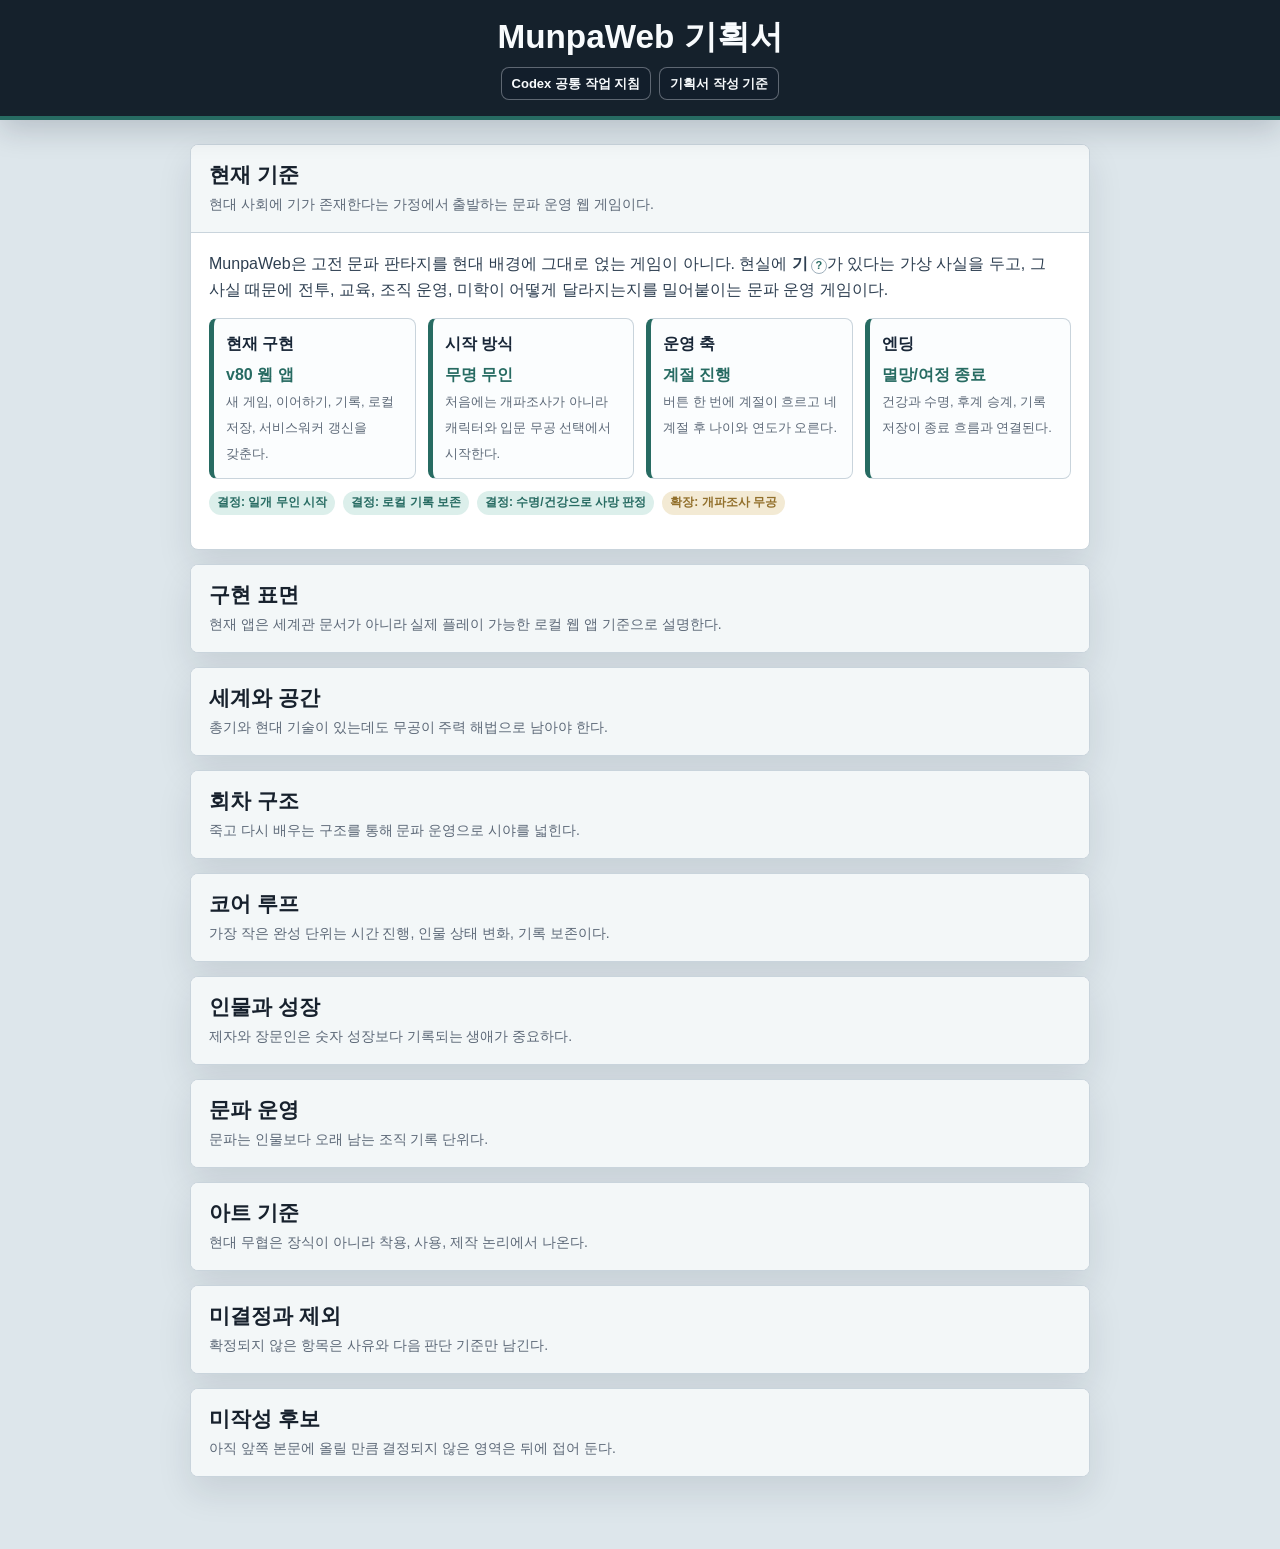
==== Design.html @ c1496cba "가이드 URL 갱신" ====
<!doctype html>
<html lang="ko">
<head>
  <meta charset="utf-8">
  <meta name="viewport" content="width=device-width, initial-scale=1">
  <title>MunpaWeb 기획서</title>
  <style>
    :root {
      color-scheme: light;
      --page: #dde6eb;
      --surface: #ffffff;
      --surface-muted: #f3f7f8;
      --ink: #17212d;
      --muted: #5d6978;
      --line: #c9d4dc;
      --line-strong: #9fb0bc;
      --green: #276b62;
      --green-soft: #dcefeb;
      --blue: #315f9f;
      --blue-soft: #e0e9f7;
      --gold: #92702c;
      --gold-soft: #f3ead4;
      --red: #a8473f;
      --shadow: 0 16px 34px rgba(23, 33, 45, 0.1);
    }

    * { box-sizing: border-box; }
    html { scroll-behavior: smooth; }

    body {
      margin: 0;
      background: var(--page);
      color: var(--ink);
      font-family: "Segoe UI", "Malgun Gothic", Arial, sans-serif;
      line-height: 1.62;
      word-break: keep-all;
      overflow-wrap: break-word;
    }

    a { color: inherit; }

    header {
      border-bottom: 4px solid var(--green);
      background: #15212c;
      color: #f8fbfd;
    }

    .header-inner {
      width: min(1240px, calc(100% - 40px));
      margin: 0 auto;
      padding: 28px 0 24px;
    }

    h1 {
      margin: 0;
      font-size: 34px;
      line-height: 1.16;
      letter-spacing: 0;
    }

    .guide-links {
      display: flex;
      flex-wrap: wrap;
      gap: 8px;
      margin: 12px 0 0;
    }

    .guide-links a {
      display: inline-flex;
      align-items: center;
      min-height: 32px;
      padding: 5px 10px;
      border: 1px solid rgba(220, 232, 237, 0.36);
      border-radius: 8px;
      background: rgba(6, 17, 28, 0.24);
      color: #eef6f8;
      font-size: 13px;
      font-weight: 800;
      text-decoration: none;
    }

    .design-doc-layout {
      width: min(1240px, calc(100% - 40px));
      margin: 24px auto 72px;
      display: grid;
      grid-template-columns: 244px minmax(0, 1fr);
      gap: 18px;
      align-items: start;
    }

    .design-floating-nav {
      position: sticky;
      top: 18px;
      max-height: calc(100vh - 36px);
      overflow-y: auto;
      border: 1px solid var(--line);
      border-radius: 8px;
      background: rgba(255, 255, 255, 0.94);
      box-shadow: var(--shadow);
    }

    .design-floating-nav strong,
    .design-floating-nav a {
      display: block;
      padding: 10px 12px;
      border-bottom: 1px solid #edf2f4;
    }

    .design-floating-nav strong {
      background: var(--surface-muted);
      font-size: 13px;
    }

    .design-floating-nav a {
      color: #344455;
      text-decoration: none;
      font-size: 13px;
    }

    .design-floating-nav a:hover {
      background: var(--green-soft);
      color: var(--green);
    }

    main {
      min-width: 0;
      display: grid;
      gap: 14px;
    }

    section,
    details {
      min-width: 0;
      border: 1px solid var(--line);
      border-radius: 8px;
      background: var(--surface);
      box-shadow: var(--shadow);
      overflow: hidden;
    }

    details > summary {
      cursor: pointer;
      list-style: none;
    }

    details > summary::-webkit-details-marker { display: none; }

    .section-head,
    details > summary {
      padding: 16px 18px;
      border-bottom: 1px solid var(--line);
      background: var(--surface-muted);
    }

    details:not([open]) > summary { border-bottom: 0; }

    h2 {
      margin: 0;
      font-size: 21px;
      line-height: 1.3;
      letter-spacing: 0;
    }

    h3 {
      margin: 18px 0 8px;
      font-size: 16px;
      letter-spacing: 0;
    }

    .section-head p,
    summary p {
      margin: 5px 0 0;
      color: var(--muted);
      font-size: 14px;
    }

    .section-body { padding: 18px; }

    .lead {
      margin: 0 0 16px;
      color: #2e3f51;
      font-size: 16px;
    }

    .status-grid,
    .two-col,
    .three-col,
    .flow,
    .portrait-gallery {
      display: grid;
      gap: 12px;
    }

    .status-grid { grid-template-columns: repeat(4, minmax(0, 1fr)); }
    .two-col { grid-template-columns: repeat(2, minmax(0, 1fr)); }
    .three-col { grid-template-columns: repeat(3, minmax(0, 1fr)); }
    .flow { grid-template-columns: repeat(5, minmax(0, 1fr)); }
    .portrait-gallery { grid-template-columns: repeat(4, minmax(0, 1fr)); }

    .metric,
    .rule,
    .step,
    .decision,
    .asset-card {
      min-width: 0;
      border: 1px solid var(--line);
      border-radius: 8px;
      padding: 12px;
      background: #fbfdfe;
    }

    .metric {
      border-left: 5px solid var(--green);
    }

    .metric b,
    .rule strong,
    .step strong,
    .decision strong,
    .asset-card strong {
      display: block;
      margin-bottom: 5px;
      color: #182637;
    }

    .metric span {
      display: block;
      color: var(--green);
      font-weight: 900;
    }

    .metric small,
    .rule p,
    .step p,
    .decision p,
    .asset-card p {
      margin: 5px 0 0;
      color: var(--muted);
      font-size: 13px;
    }

    .tag {
      display: inline-flex;
      align-items: center;
      min-height: 24px;
      padding: 2px 8px;
      border-radius: 999px;
      background: var(--blue-soft);
      color: var(--blue);
      font-size: 12px;
      font-weight: 900;
    }

    .tag.done { background: var(--green-soft); color: var(--green); }
    .tag.pending { background: var(--gold-soft); color: var(--gold); }
    .tag.blocked { background: #fde8e5; color: var(--red); }

    .badge-row {
      display: flex;
      flex-wrap: wrap;
      gap: 8px;
      margin: 12px 0 16px;
    }

    .flow .step {
      min-height: 124px;
    }

    .step b {
      display: inline-grid;
      place-items: center;
      width: 28px;
      height: 28px;
      border-radius: 50%;
      background: var(--green);
      color: #fff;
      font-size: 13px;
    }

    table {
      width: 100%;
      border-collapse: collapse;
      margin-top: 10px;
      font-size: 14px;
    }

    th,
    td {
      padding: 10px;
      border: 1px solid var(--line);
      text-align: left;
      vertical-align: top;
    }

    th { background: var(--surface-muted); }

    code {
      padding: 1px 5px;
      border-radius: 5px;
      background: #dfe9ef;
      color: #214563;
      font-family: Consolas, "Courier New", monospace;
      font-size: 0.92em;
    }

    figure {
      margin: 0;
      border: 1px solid var(--line);
      border-radius: 8px;
      background: var(--surface-muted);
      overflow: hidden;
    }

    figure img {
      display: block;
      width: 100%;
      height: auto;
      object-fit: cover;
      background: #dbe4ea;
    }

    .wide-art img { aspect-ratio: 16 / 8; }
    .portrait-gallery img { aspect-ratio: 4 / 5; }

    figcaption {
      padding: 9px 10px;
      color: var(--muted);
      font-size: 12px;
    }

    figcaption strong {
      display: block;
      color: var(--ink);
      font-size: 13px;
    }

    .term-tip {
      display: inline-flex;
      align-items: center;
      justify-content: center;
      width: 16px;
      height: 16px;
      margin-left: 3px;
      border: 1px solid var(--line-strong);
      border-radius: 50%;
      color: var(--green);
      font-size: 11px;
      font-weight: 900;
      position: relative;
      cursor: help;
      background: #fff;
    }

    .term-tip::before { content: "?"; }

    .term-tip-text {
      position: absolute;
      left: 50%;
      bottom: calc(100% + 8px);
      width: min(300px, 80vw);
      transform: translateX(-50%);
      padding: 8px 10px;
      border: 1px solid var(--line-strong);
      border-radius: 8px;
      background: #17212d;
      color: #fff;
      font-size: 12px;
      line-height: 1.5;
      font-weight: 500;
      opacity: 0;
      pointer-events: none;
      transition: opacity 0.14s ease;
      z-index: 5;
    }

    .term-tip:hover .term-tip-text,
    .term-tip:focus .term-tip-text {
      opacity: 1;
    }

    @media (max-width: 960px) {
      .design-doc-layout {
        display: block;
        width: min(100% - 24px, 820px);
      }

      .design-floating-nav {
        position: static;
        display: flex;
        gap: 6px;
        overflow-x: auto;
        margin-bottom: 14px;
      }

      .design-floating-nav strong,
      .design-floating-nav a {
        flex: 0 0 auto;
        border-bottom: 0;
        white-space: nowrap;
      }

      .status-grid,
      .two-col,
      .three-col,
      .flow,
      .portrait-gallery {
        grid-template-columns: 1fr;
      }
    }

    /* Mines-style persistent planning document chrome */
    body > header {
      position: sticky;
      top: 0;
      z-index: 50;
      padding: 0;
      box-shadow: 0 10px 28px rgba(15, 23, 42, 0.18);
    }

    body > header .header-inner,
    body > header .wrap {
      width: min(1240px, calc(100% - 40px));
      margin: 0 auto;
      padding: 18px 0 16px;
    }

    body > header > h1,
    body > header > .guide-links {
      width: min(1240px, calc(100% - 40px));
      margin-left: auto;
      margin-right: auto;
    }

    body > header > h1 {
      padding-top: 18px;
    }

    body > header > .guide-links {
      padding-bottom: 16px;
    }

    body > header h1 {
      margin: 0;
      font-size: clamp(24px, 2.6vw, 34px);
      line-height: 1.16;
      letter-spacing: 0;
      text-align: center;
    }

    body > header .guide-links {
      display: flex;
      flex-wrap: wrap;
      gap: 8px;
      margin-top: 10px;
      justify-content: center;
    }

    body > header .guide-links a {
      display: inline-flex;
      align-items: center;
      min-height: 32px;
      padding: 5px 10px;
      border: 1px solid rgba(226, 232, 240, 0.36);
      border-radius: 8px;
      background: rgba(15, 23, 42, 0.24);
      color: inherit;
      font-size: 13px;
      font-weight: 800;
      text-decoration: none;
    }

    .design-doc-layout {
      width: min(1240px, calc(100% - 40px));
      margin: 24px auto 72px;
      display: block;
    }

    .design-doc-layout > main {
      width: 100% !important;
      max-width: none !important;
      margin: 0 !important;
    }

    .design-floating-nav,
    .side-nav {
      position: fixed;
      top: var(--side-nav-top, 124px);
      left: max(14px, calc((100vw - 1240px) / 2 - 258px));
      width: 238px;
      max-height: calc(100vh - var(--side-nav-top, 124px) - var(--side-nav-bottom-gap, 16px));
      overflow: auto;
      z-index: 40;
    }

    section,
    details {
      scroll-margin-top: calc(var(--side-nav-top, 124px) + 18px);
    }

    @media (max-width: 1780px) {
      .design-floating-nav,
      .side-nav {
        display: none;
      }

      .design-doc-layout {
        width: min(100% - 24px, 900px);
      }

      body > header .header-inner,
      body > header .wrap,
      body > header > h1,
      body > header > .guide-links {
        width: min(100% - 24px, 900px);
      }
    }

  </style>
</head>
<body>
  <header>
    <div class="header-inner">
      <h1>MunpaWeb 기획서</h1>
      <p class="guide-links">
        <a href="https://oojjrs.github.io/kr/codex/common-work-guidelines.html" target="_blank" rel="noopener noreferrer">Codex 공통 작업 지침</a>
        <a href="https://oojjrs.github.io/kr/codex/guideline-design-generation.review.html" target="_blank" rel="noopener noreferrer">기획서 작성 기준</a>
      </p>
    </div>
  </header>

  <div class="design-doc-layout">
    <nav class="design-floating-nav" aria-label="기획서 섹션 목차">
      <strong>섹션</strong>
      <a href="#summary">현재 기준</a>
      <a href="#implemented-flow">구현 표면</a>
      <a href="#world-rule">세계와 공간</a>
      <a href="#run-structure">회차 구조</a>
      <a href="#core-loop">코어 루프</a>
      <a href="#people-systems">인물과 성장</a>
      <a href="#sect-systems">문파 운영</a>
      <a href="#art-direction">아트 기준</a>
      <a href="#undecided">미결정과 제외</a>
      <a href="#unwritten">미작성 후보</a>
    </nav>

    <main>
      <section id="summary">
        <div class="section-head">
          <h2>현재 기준</h2>
          <p>현대 사회에 기가 존재한다는 가정에서 출발하는 문파 운영 웹 게임이다.</p>
        </div>
        <div class="section-body">
          <p class="lead">MunpaWeb은 고전 문파 판타지를 현대 배경에 그대로 얹는 게임이 아니다. 현실에 <strong>기</strong><span class="term-tip" tabindex="0"><span class="term-tip-text">신체, 감각, 장비 신뢰도, 문파 시설, 사회 규칙에 영향을 주는 가상 현실 변수.</span></span>가 있다는 가상 사실을 두고, 그 사실 때문에 전투, 교육, 조직 운영, 미학이 어떻게 달라지는지를 밀어붙이는 문파 운영 게임이다.</p>
          <div class="status-grid">
            <div class="metric"><b>현재 구현</b><span>v80 웹 앱</span><small>새 게임, 이어하기, 기록, 로컬 저장, 서비스워커 갱신을 갖춘다.</small></div>
            <div class="metric"><b>시작 방식</b><span>무명 무인</span><small>처음에는 개파조사가 아니라 캐릭터와 입문 무공 선택에서 시작한다.</small></div>
            <div class="metric"><b>운영 축</b><span>계절 진행</span><small>버튼 한 번에 계절이 흐르고 네 계절 후 나이와 연도가 오른다.</small></div>
            <div class="metric"><b>엔딩</b><span>멸망/여정 종료</span><small>건강과 수명, 후계 승계, 기록 저장이 종료 흐름과 연결된다.</small></div>
          </div>
          <div class="badge-row">
            <span class="tag done">결정: 일개 무인 시작</span>
            <span class="tag done">결정: 로컬 기록 보존</span>
            <span class="tag done">결정: 수명/건강으로 사망 판정</span>
            <span class="tag pending">확장: 개파조사 무공</span>
          </div>
        </div>
      </section>

      <details id="implemented-flow">
        <summary>
          <h2>구현 표면</h2>
          <p>현재 앱은 세계관 문서가 아니라 실제 플레이 가능한 로컬 웹 앱 기준으로 설명한다.</p>
        </summary>
        <div class="section-body">
          <table>
            <thead>
              <tr><th>화면/기능</th><th>현재 구현</th><th>기획상 의미</th></tr>
            </thead>
            <tbody>
              <tr><td>첫 화면</td><td><code>welcomeView</code>, 이어하기, 기록 보기, 새 게임</td><td>플레이 기록이 남는 회차형 운영 게임임을 첫 화면부터 보여준다.</td></tr>
              <tr><td>캐릭터 생성</td><td>초상, 이름, 입문 무공 선택</td><td>처음부터 문파장이 아니라 무공을 배우는 개인의 생존에서 출발한다.</td></tr>
              <tr><td>문파 생성</td><td>개파조사/문파 이름 생성 흐름 존재</td><td>후속 단계에서 문파 운영 관점으로 확장될 수 있는 표면을 남긴다.</td></tr>
              <tr><td>게임 화면</td><td>주인공/장문인 카드, 시간 카드, 제자 목록, 모집, 턴 종료</td><td>인물 상태와 시간 흐름이 운영 판단의 기본 단위다.</td></tr>
              <tr><td>기록</td><td><code>localStorage</code> 저장, 종료 기록, 주요 사건, 역대 계보</td><td>죽음과 실패가 버려지는 리셋이 아니라 다음 플레이의 맥락이 된다.</td></tr>
            </tbody>
          </table>
        </div>
      </details>

      <details id="world-rule">
        <summary>
          <h2>세계와 공간</h2>
          <p>총기와 현대 기술이 있는데도 무공이 주력 해법으로 남아야 한다.</p>
        </summary>
        <div class="section-body">
          <p class="lead">이 세계에는 자동차, 비행기, 통신망, 의료 장비, 감시 장비가 존재한다. 문파도 이동, 회계, 보안, 훈련, 홍보에는 현대 기술을 적극적으로 쓴다. 다만 무림 충돌의 결판에서는 총포와 전기 장비가 무공을 완전히 대체하지 못한다.</p>
          <div class="three-col">
            <div class="rule"><strong>상시성</strong><p>무공은 몸에 축적되는 기술이라 분실, 탄약, 구매 경로에 덜 묶인다.</p></div>
            <div class="rule"><strong>대응 폭</strong><p>살상뿐 아니라 회피, 감지, 제압, 치료 보조, 기세 압박까지 다룬다.</p></div>
            <div class="rule"><strong>사회 비용</strong><p>총포와 폭발물은 소리, 흔적, 전력 기록, 국가기관 개입을 남긴다.</p></div>
          </div>
          <p class="lead" style="margin-top: 14px;">따라서 무공은 과학보다 강한 마법이 아니라, 현대 사회에서 반복 가능한 문제 해결 범위가 넓은 조직 기술로 취급한다.</p>
        </div>
      </details>

      <details id="run-structure">
        <summary>
          <h2>회차 구조</h2>
          <p>죽고 다시 배우는 구조를 통해 문파 운영으로 시야를 넓힌다.</p>
        </summary>
        <div class="section-body">
          <div class="flow" aria-label="회차 흐름">
            <div class="step"><b>1</b><strong>무명 무인</strong><p>이름, 초상, 입문 무공을 고른다.</p></div>
            <div class="step"><b>2</b><strong>계절 진행</strong><p>수련 상황과 건강 변화를 확인한다.</p></div>
            <div class="step"><b>3</b><strong>사망/종료</strong><p>건강과 수명이 끝나면 기록으로 남긴다.</p></div>
            <div class="step"><b>4</b><strong>기록 확인</strong><p>최종 시간, 주요 사건, 계보를 확인한다.</p></div>
            <div class="step"><b>5</b><strong>문파 확장</strong><p>제자 모집과 후계 승계로 운영 규모를 넓힌다.</p></div>
          </div>
          <div class="two-col">
            <div class="rule"><strong>결정 사유</strong><p>처음부터 문파장으로 시작하면 세계 규칙이 추상적으로 보인다. 개인의 나이, 건강, 무공 선택을 먼저 겪게 해야 죽음과 계승의 무게가 생긴다.</p></div>
            <div class="rule"><strong>현재 구현 기준</strong><p><code>runMode: "wanderer"</code>와 <code>runMode: "sect"</code>를 나누어 무명 무인 흐름과 문파 운영 흐름을 같은 저장 구조에서 다룬다.</p></div>
          </div>
        </div>
      </details>

      <details id="core-loop">
        <summary>
          <h2>코어 루프</h2>
          <p>가장 작은 완성 단위는 시간 진행, 인물 상태 변화, 기록 보존이다.</p>
        </summary>
        <div class="section-body">
          <div class="flow">
            <div class="step"><b>1</b><strong>상태 확인</strong><p>주인공/장문인, 제자, 현재 계절을 본다.</p></div>
            <div class="step"><b>2</b><strong>모집</strong><p>후보를 보고 문파에 받을 인물을 선택한다.</p></div>
            <div class="step"><b>3</b><strong>시간 진행</strong><p>한 번에 한 계절이 지나고 네 계절 후 나이가 오른다.</p></div>
            <div class="step"><b>4</b><strong>쇠약 판정</strong><p>수명을 넘긴 인물은 건강 손실과 사망 판정을 받는다.</p></div>
            <div class="step"><b>5</b><strong>기록</strong><p>모집, 사망, 승계, 멸망을 로그와 종료 기록에 남긴다.</p></div>
          </div>
        </div>
      </details>

      <details id="people-systems">
        <summary>
          <h2>인물과 성장</h2>
          <p>제자와 장문인은 숫자 성장보다 기록되는 생애가 중요하다.</p>
        </summary>
        <div class="section-body">
          <div class="three-col">
            <div class="rule"><strong>나이</strong><p>계절 진행이 누적되어 1년 단위 성장으로 이어진다.</p></div>
            <div class="rule"><strong>수명</strong><p>수명을 넘긴 나이부터 건강이 확률적으로 감소한다.</p></div>
            <div class="rule"><strong>건강</strong><p>건강이 0이 되면 사망하고, 문파는 후계자 또는 멸망 판정을 받는다.</p></div>
          </div>
          <h3>초상 기준</h3>
          <div class="portrait-gallery">
            <figure><img src="./assets/portraits/disciples/disciple-male-01/age-08.png" alt="남성 제자 8세 초상"><figcaption><strong>8세</strong>어린 후보와 초기 성장감.</figcaption></figure>
            <figure><img src="./assets/portraits/disciples/disciple-male-01/age-30s.png" alt="남성 제자 30대 초상"><figcaption><strong>30대</strong>문파 전력의 중심 연령.</figcaption></figure>
            <figure><img src="./assets/portraits/disciples/disciple-female-01/age-50s.png" alt="여성 제자 50대 초상"><figcaption><strong>50대</strong>경험과 후계 구도의 무게.</figcaption></figure>
            <figure><img src="./assets/portraits/disciples/disciple-female-01/age-70s.png" alt="여성 제자 70대 초상"><figcaption><strong>70대</strong>쇠약, 원로, 사망 판정의 시각 기준.</figcaption></figure>
          </div>
        </div>
      </details>

      <details id="sect-systems">
        <summary>
          <h2>문파 운영</h2>
          <p>문파는 인물보다 오래 남는 조직 기록 단위다.</p>
        </summary>
        <div class="section-body">
          <div class="three-col">
            <div class="decision"><strong>제자 모집</strong><span class="tag done">구현</span><p>후보 카드에서 인물을 선택하고 제자 목록에 편입한다.</p></div>
            <div class="decision"><strong>후계 승계</strong><span class="tag done">구현</span><p>장문인이 죽으면 살아 있는 제자 중 후계자를 찾아 계보에 남긴다.</p></div>
            <div class="decision"><strong>멸망</strong><span class="tag done">구현</span><p>살아 있는 인물이 없으면 문파가 종료되고 기록 화면으로 이동한다.</p></div>
          </div>
          <p class="lead" style="margin-top: 14px;">시설, 무공 연구, 속가문파, 합병은 아직 문서 앞쪽의 확정 본문이 아니라 후속 확장 후보로 둔다.</p>
        </div>
      </details>

      <details id="art-direction">
        <summary>
          <h2>아트 기준</h2>
          <p>현대 무협은 장식이 아니라 착용, 사용, 제작 논리에서 나온다.</p>
        </summary>
        <div class="section-body">
          <div class="three-col">
            <figure class="wide-art"><img src="./assets/art-style/backgrounds/background-style-modern-a-rooftop-sect.png" alt="현대 문파 본문 배경"><figcaption><strong>문파 본문</strong>현대 고층과 정제된 무협 거점.</figcaption></figure>
            <figure class="wide-art"><img src="./assets/art-style/backgrounds/background-style-modern-b-training-studio.png" alt="현대 무공 훈련장"><figcaption><strong>훈련장</strong>기능적이고 정밀한 수련 공간.</figcaption></figure>
            <figure class="wide-art"><img src="./assets/art-style/backgrounds/background-style-modern-c-urban-encounter.png" alt="현대 도시 무림 사건"><figcaption><strong>도시 사건</strong>현대 질서 안에서 일어나는 무림 충돌.</figcaption></figure>
          </div>
          <div class="two-col" style="margin-top: 12px;">
            <div class="rule"><strong>이미지 생성 원칙</strong><p>새 아트 기준 이미지는 imagegen으로 먼저 만들고, 웹 규격과 압축이 필요할 때만 후처리한다.</p></div>
            <div class="rule"><strong>피해야 할 방향</strong><p>고대 중국풍 장식만 덧씌운 화면, 총기와 현대 기술의 존재를 무시한 낭만 무협, UI 공간이 없는 배경 이미지는 제외한다.</p></div>
          </div>
        </div>
      </details>

      <details id="undecided">
        <summary>
          <h2>미결정과 제외</h2>
          <p>확정되지 않은 항목은 사유와 다음 판단 기준만 남긴다.</p>
        </summary>
        <div class="section-body">
          <div class="two-col">
            <div class="decision"><strong>무공 전투 규칙</strong><span class="tag pending">미결정</span><p>검, 권법, 봉은 열려 있지만 실제 전투 판정과 성장식은 아직 확정하지 않는다.</p></div>
            <div class="decision"><strong>도/창/암기 해금</strong><span class="tag pending">미결정</span><p>잠긴 무공은 장기 목표로 보이게 하되, 해금 조건은 첫 루프 안정화 뒤 정한다.</p></div>
            <div class="decision"><strong>시설과 연구</strong><span class="tag pending">미결정</span><p>숙소, 연무장, 장서각 같은 시설은 코어 루프가 안정된 뒤 붙인다.</p></div>
            <div class="decision"><strong>고전 무협 스킨</strong><span class="tag blocked">제외</span><p>현대 배경 위에 한복풍 장식만 얹는 방식은 이 프로젝트의 기준이 아니다.</p></div>
          </div>
        </div>
      </details>

      <details id="unwritten">
        <summary>
          <h2>미작성 후보</h2>
          <p>아직 앞쪽 본문에 올릴 만큼 결정되지 않은 영역은 뒤에 접어 둔다.</p>
        </summary>
        <div class="section-body">
          <details>
            <summary><h2>무공별 전투 판정 <span class="tag pending">작성 필요</span></h2></summary>
            <div class="section-body">무공 선택이 사건/전투 결과에 어떤 수식으로 영향을 주는지 정해지면 작성한다.</div>
          </details>
          <details>
            <summary><h2>문파 시설과 경제 <span class="tag pending">작성 필요</span></h2></summary>
            <div class="section-body">건물, 자원, 연구, 회복, 모집 품질이 실제 구현에 연결되면 작성한다.</div>
          </details>
          <details>
            <summary><h2>사건, 퀘스트, 원정 <span class="tag pending">작성 필요</span></h2></summary>
            <div class="section-body">협행, 비무, 기연, 문파 습격의 결과 구조가 확정되면 작성한다.</div>
          </details>
          <details>
            <summary><h2>랭킹과 현지화 <span class="tag pending">작성 필요</span></h2></summary>
            <div class="section-body">승리 조건, 공식 기록 범위, 문구 톤이 안정되면 작성한다.</div>
          </details>
        </div>
      </details>
    </main>
  </div>

  <script>
    (() => {
      // Mines-style persistent planning document nav offset
      let offsetFrame = 0;
      const floatingNav = document.querySelector(".side-nav, .design-floating-nav");
      const header = document.querySelector("body > header");
      const navGap = 16;

      const updateFloatingNavOffset = () => {
        if (!floatingNav || !header) {
          return;
        }

        const headerBottom = header.getBoundingClientRect().bottom;
        const top = Math.max(navGap, Math.ceil(headerBottom + navGap));
        floatingNav.style.setProperty("--side-nav-top", `${top}px`);
        floatingNav.style.setProperty("--side-nav-bottom-gap", `${navGap}px`);
      };

      const scheduleFloatingNavOffset = () => {
        if (offsetFrame) {
          return;
        }

        offsetFrame = window.requestAnimationFrame(() => {
          offsetFrame = 0;
          updateFloatingNavOffset();
        });
      };

      window.addEventListener("scroll", scheduleFloatingNavOffset, { passive: true });
      window.addEventListener("resize", scheduleFloatingNavOffset);
      updateFloatingNavOffset();
    })();
  </script>

</body>
</html>
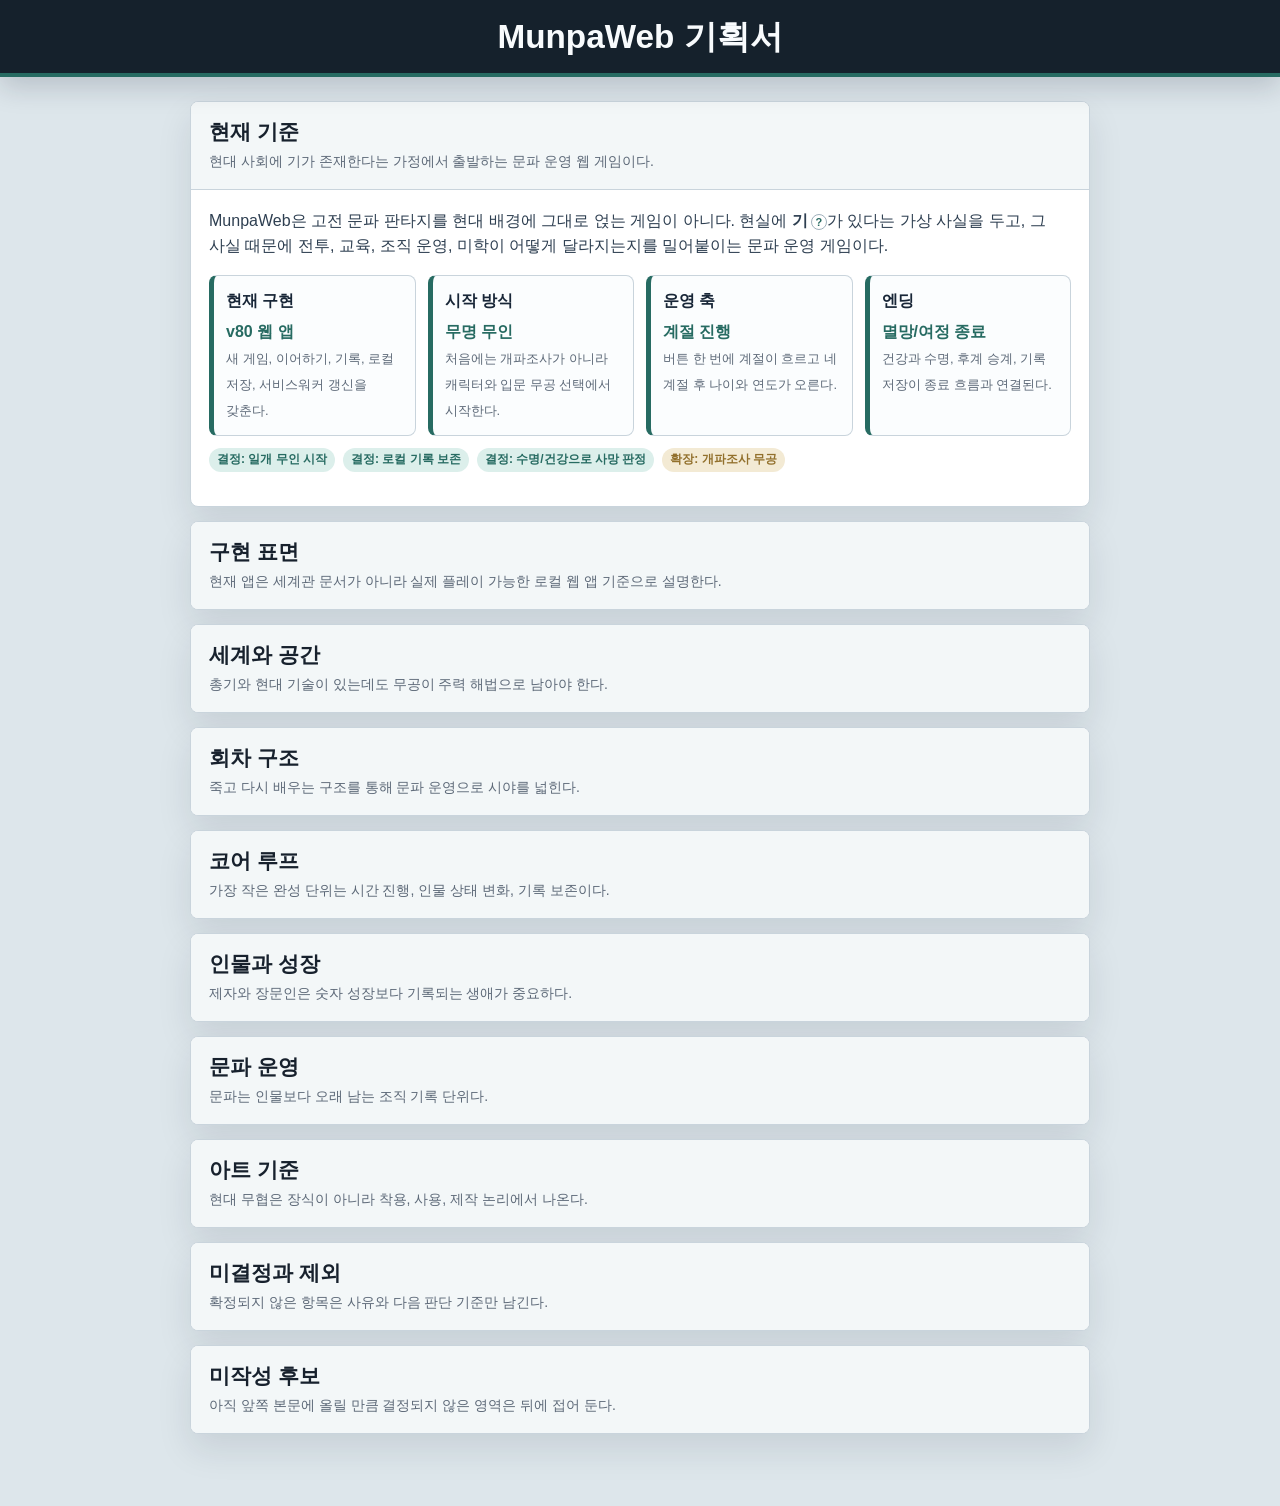
==== commit 1f9980e7: "기획서 가이드 링크 제거" ====
--- a/Design.html
+++ b/Design.html
@@ -521,10 +521,6 @@
   <header>
     <div class="header-inner">
       <h1>MunpaWeb 기획서</h1>
-      <p class="guide-links">
-        <a href="https://oojjrs.github.io/kr/codex/common-work-guidelines.html" target="_blank" rel="noopener noreferrer">Codex 공통 작업 지침</a>
-        <a href="https://oojjrs.github.io/kr/codex/guideline-design-generation.review.html" target="_blank" rel="noopener noreferrer">기획서 작성 기준</a>
-      </p>
     </div>
   </header>
 
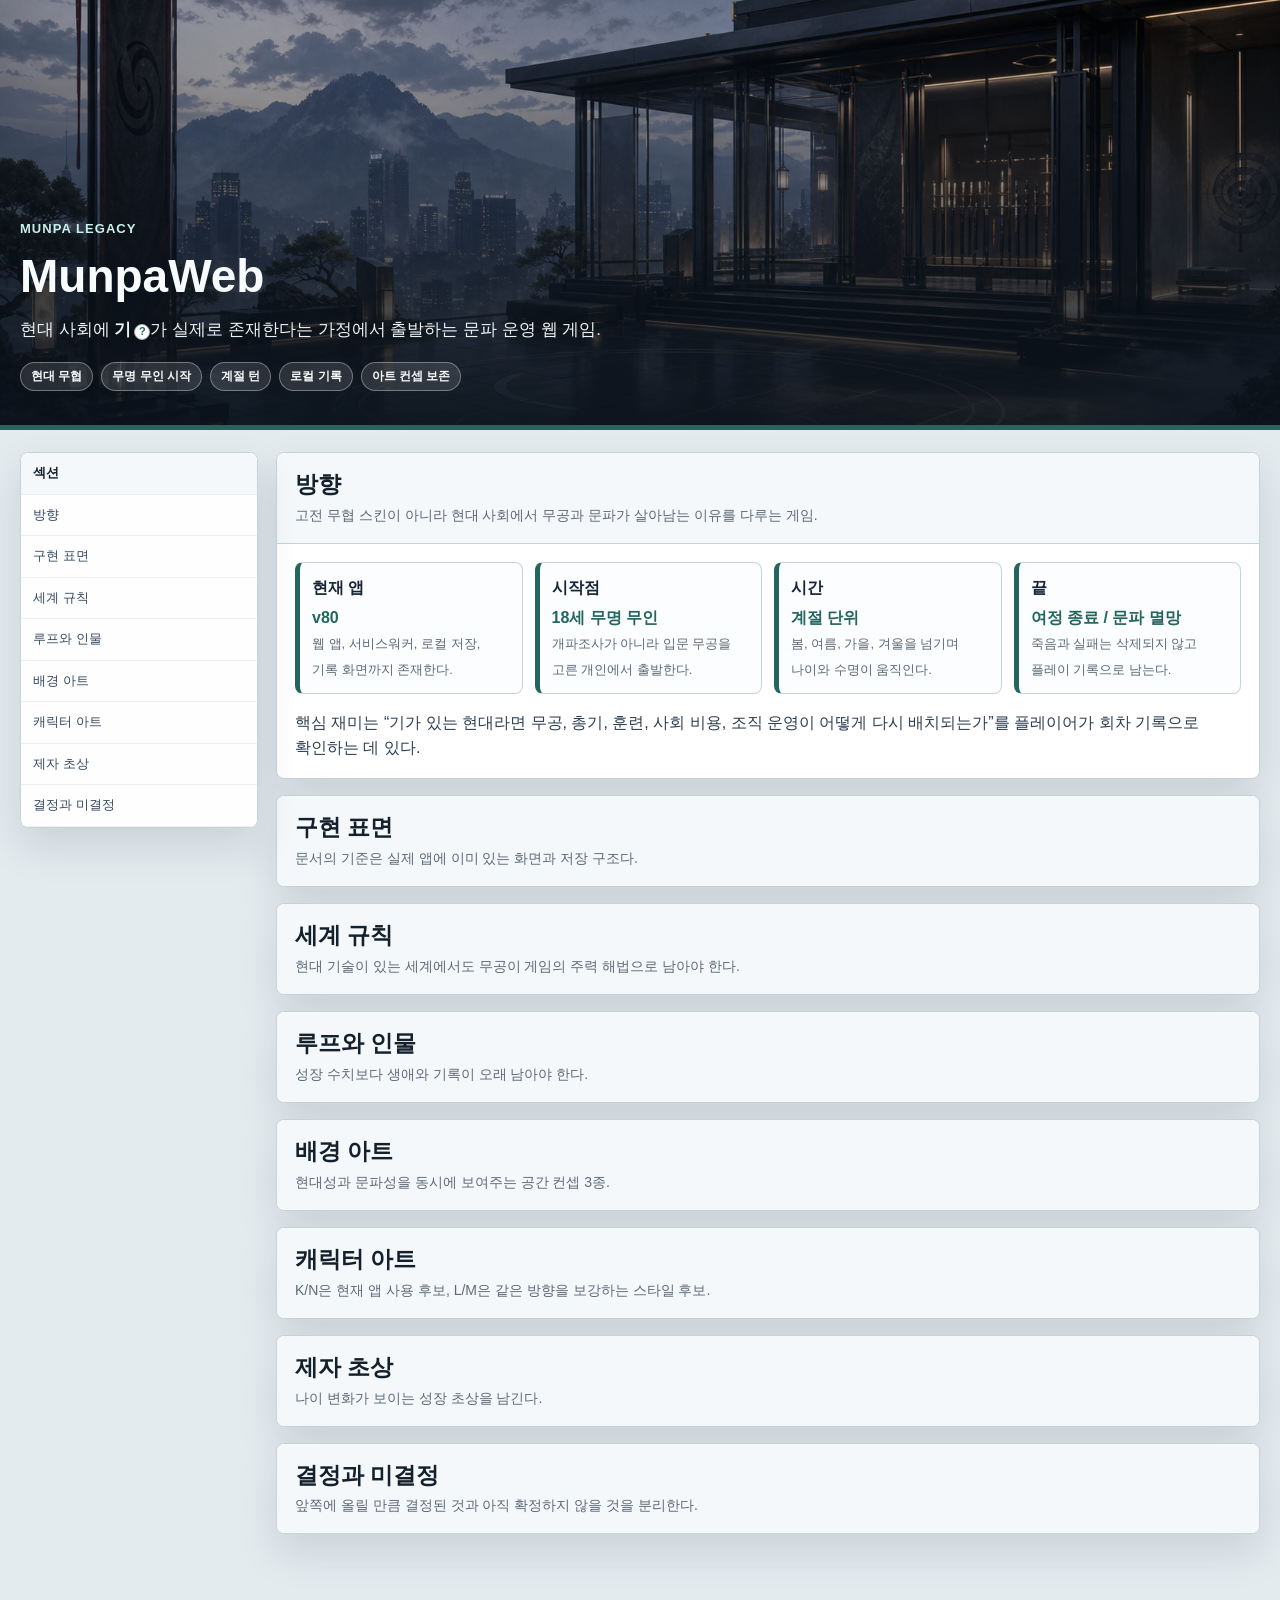
==== commit 6c2bad97: "기획서 SVG 원형 정리" ====
--- a/Design.html
+++ b/Design.html
@@ -7,333 +7,204 @@
   <style>
     :root {
       color-scheme: light;
-      --page: #dde6eb;
+      --page: #e4ebef;
+      --ink: #14202b;
+      --muted: #5d6976;
       --surface: #ffffff;
-      --surface-muted: #f3f7f8;
-      --ink: #17212d;
-      --muted: #5d6978;
-      --line: #c9d4dc;
-      --line-strong: #9fb0bc;
-      --green: #276b62;
+      --soft: #f5f8fa;
+      --line: #c7d3db;
+      --green: #22665d;
       --green-soft: #dcefeb;
       --blue: #315f9f;
-      --blue-soft: #e0e9f7;
-      --gold: #92702c;
-      --gold-soft: #f3ead4;
-      --red: #a8473f;
-      --shadow: 0 16px 34px rgba(23, 33, 45, 0.1);
-    }
-
+      --blue-soft: #e1eaf8;
+      --gold: #8f6d24;
+      --gold-soft: #f4ead1;
+      --red: #a4453c;
+      --red-soft: #f7dfdb;
+      --shadow: 0 18px 42px rgba(20, 32, 43, 0.12);
+    }
     * { box-sizing: border-box; }
     html { scroll-behavior: smooth; }
-
     body {
       margin: 0;
       background: var(--page);
       color: var(--ink);
       font-family: "Segoe UI", "Malgun Gothic", Arial, sans-serif;
-      line-height: 1.62;
+      line-height: 1.58;
       word-break: keep-all;
       overflow-wrap: break-word;
     }
-
     a { color: inherit; }
-
-    header {
-      border-bottom: 4px solid var(--green);
-      background: #15212c;
+    .hero {
+      min-height: 430px;
+      display: grid;
+      align-items: end;
+      border-bottom: 5px solid var(--green);
+      background:
+        linear-gradient(180deg, rgba(10, 18, 27, 0.08) 0%, rgba(10, 18, 27, 0.74) 70%, rgba(10, 18, 27, 0.92) 100%),
+        url("./assets/art-style/backgrounds/background-style-modern-a-rooftop-sect.png") center 42% / cover no-repeat;
       color: #f8fbfd;
     }
-
-    .header-inner {
+    .hero-inner,
+    .layout {
       width: min(1240px, calc(100% - 40px));
       margin: 0 auto;
-      padding: 28px 0 24px;
-    }
-
-    h1 {
-      margin: 0;
-      font-size: 34px;
-      line-height: 1.16;
-      letter-spacing: 0;
-    }
-
-    .guide-links {
-      display: flex;
-      flex-wrap: wrap;
-      gap: 8px;
+    }
+    .hero-inner { padding: 64px 0 34px; }
+    .eyebrow {
+      margin: 0 0 8px;
+      color: #c9f1ea;
+      font-size: 13px;
+      font-weight: 900;
+      letter-spacing: 0.08em;
+      text-transform: uppercase;
+    }
+    h1, h2, h3 { margin: 0; line-height: 1.25; letter-spacing: 0; }
+    h1 { max-width: 880px; font-size: 46px; }
+    h2 { font-size: 23px; }
+    h3 { font-size: 17px; }
+    .hero-copy {
+      max-width: 780px;
       margin: 12px 0 0;
-    }
-
-    .guide-links a {
+      color: #eaf2f5;
+      font-size: 17px;
+    }
+    .pill-row { display: flex; flex-wrap: wrap; gap: 8px; margin-top: 18px; }
+    .pill {
       display: inline-flex;
       align-items: center;
-      min-height: 32px;
-      padding: 5px 10px;
-      border: 1px solid rgba(220, 232, 237, 0.36);
-      border-radius: 8px;
-      background: rgba(6, 17, 28, 0.24);
-      color: #eef6f8;
-      font-size: 13px;
-      font-weight: 800;
-      text-decoration: none;
-    }
-
-    .design-doc-layout {
-      width: min(1240px, calc(100% - 40px));
-      margin: 24px auto 72px;
+      min-height: 28px;
+      padding: 4px 10px;
+      border: 1px solid rgba(255, 255, 255, 0.34);
+      border-radius: 999px;
+      background: rgba(255, 255, 255, 0.12);
+      color: inherit;
+      font-size: 12px;
+      font-weight: 900;
+    }
+    .pill.live { border-color: #8fc8bd; background: var(--green-soft); color: var(--green); }
+    .pill.todo { border-color: #dec88d; background: var(--gold-soft); color: var(--gold); }
+    .pill.no { border-color: #dfa59f; background: var(--red-soft); color: var(--red); }
+    .layout {
       display: grid;
-      grid-template-columns: 244px minmax(0, 1fr);
+      grid-template-columns: 238px minmax(0, 1fr);
       gap: 18px;
       align-items: start;
-    }
-
-    .design-floating-nav {
+      margin-top: 22px;
+      margin-bottom: 72px;
+    }
+    .side-nav {
       position: sticky;
       top: 18px;
       max-height: calc(100vh - 36px);
-      overflow-y: auto;
+      overflow: auto;
       border: 1px solid var(--line);
       border-radius: 8px;
-      background: rgba(255, 255, 255, 0.94);
+      background: rgba(255, 255, 255, 0.95);
       box-shadow: var(--shadow);
     }
-
-    .design-floating-nav strong,
-    .design-floating-nav a {
+    .side-nav strong,
+    .side-nav a {
       display: block;
       padding: 10px 12px;
-      border-bottom: 1px solid #edf2f4;
-    }
-
-    .design-floating-nav strong {
-      background: var(--surface-muted);
-      font-size: 13px;
-    }
-
-    .design-floating-nav a {
-      color: #344455;
+      border-bottom: 1px solid #ecf1f4;
       text-decoration: none;
       font-size: 13px;
     }
-
-    .design-floating-nav a:hover {
-      background: var(--green-soft);
-      color: var(--green);
-    }
-
-    main {
-      min-width: 0;
-      display: grid;
-      gap: 14px;
-    }
-
+    .side-nav strong { background: var(--soft); }
+    .side-nav a { color: #35495c; }
+    .side-nav a:hover { background: var(--green-soft); color: var(--green); }
+    main { min-width: 0; display: grid; gap: 16px; }
     section,
-    details {
+    details.doc-section {
       min-width: 0;
       border: 1px solid var(--line);
       border-radius: 8px;
       background: var(--surface);
       box-shadow: var(--shadow);
       overflow: hidden;
-    }
-
-    details > summary {
-      cursor: pointer;
-      list-style: none;
-    }
-
-    details > summary::-webkit-details-marker { display: none; }
-
+      scroll-margin-top: 20px;
+    }
     .section-head,
-    details > summary {
-      padding: 16px 18px;
+    details.doc-section > summary {
+      padding: 17px 18px;
       border-bottom: 1px solid var(--line);
-      background: var(--surface-muted);
-    }
-
-    details:not([open]) > summary { border-bottom: 0; }
-
-    h2 {
-      margin: 0;
-      font-size: 21px;
-      line-height: 1.3;
-      letter-spacing: 0;
-    }
-
-    h3 {
-      margin: 18px 0 8px;
-      font-size: 16px;
-      letter-spacing: 0;
-    }
-
+      background: var(--soft);
+    }
+    details.doc-section > summary { cursor: pointer; list-style: none; }
+    details.doc-section > summary::-webkit-details-marker { display: none; }
+    details.doc-section:not([open]) > summary { border-bottom: 0; }
     .section-head p,
     summary p {
       margin: 5px 0 0;
       color: var(--muted);
       font-size: 14px;
     }
-
-    .section-body { padding: 18px; }
-
-    .lead {
-      margin: 0 0 16px;
-      color: #2e3f51;
-      font-size: 16px;
-    }
-
-    .status-grid,
-    .two-col,
-    .three-col,
-    .flow,
-    .portrait-gallery {
-      display: grid;
-      gap: 12px;
-    }
-
-    .status-grid { grid-template-columns: repeat(4, minmax(0, 1fr)); }
-    .two-col { grid-template-columns: repeat(2, minmax(0, 1fr)); }
-    .three-col { grid-template-columns: repeat(3, minmax(0, 1fr)); }
-    .flow { grid-template-columns: repeat(5, minmax(0, 1fr)); }
-    .portrait-gallery { grid-template-columns: repeat(4, minmax(0, 1fr)); }
-
-    .metric,
-    .rule,
-    .step,
-    .decision,
-    .asset-card {
+    .section-body { padding: 18px; display: grid; gap: 16px; }
+    .lead { margin: 0; max-width: 920px; color: #2d3f50; font-size: 16px; }
+    .grid, .data-grid, .gallery, .stage-strip { display: grid; gap: 12px; }
+    .data-grid { grid-template-columns: repeat(4, minmax(0, 1fr)); }
+    .grid.two { grid-template-columns: repeat(2, minmax(0, 1fr)); }
+    .grid.three { grid-template-columns: repeat(3, minmax(0, 1fr)); }
+    .backgrounds { grid-template-columns: repeat(3, minmax(0, 1fr)); }
+    .characters { grid-template-columns: repeat(4, minmax(0, 1fr)); }
+    .stage-strip { grid-template-columns: repeat(5, minmax(0, 1fr)); }
+    .fact, .rule, .decision {
       min-width: 0;
       border: 1px solid var(--line);
       border-radius: 8px;
       padding: 12px;
       background: #fbfdfe;
     }
-
-    .metric {
-      border-left: 5px solid var(--green);
-    }
-
-    .metric b,
-    .rule strong,
-    .step strong,
-    .decision strong,
-    .asset-card strong {
-      display: block;
-      margin-bottom: 5px;
-      color: #182637;
-    }
-
-    .metric span {
-      display: block;
-      color: var(--green);
-      font-weight: 900;
-    }
-
-    .metric small,
-    .rule p,
-    .step p,
-    .decision p,
-    .asset-card p {
-      margin: 5px 0 0;
-      color: var(--muted);
-      font-size: 13px;
-    }
-
-    .tag {
-      display: inline-flex;
-      align-items: center;
-      min-height: 24px;
-      padding: 2px 8px;
-      border-radius: 999px;
-      background: var(--blue-soft);
-      color: var(--blue);
-      font-size: 12px;
-      font-weight: 900;
-    }
-
-    .tag.done { background: var(--green-soft); color: var(--green); }
-    .tag.pending { background: var(--gold-soft); color: var(--gold); }
-    .tag.blocked { background: #fde8e5; color: var(--red); }
-
-    .badge-row {
-      display: flex;
-      flex-wrap: wrap;
-      gap: 8px;
-      margin: 12px 0 16px;
-    }
-
-    .flow .step {
-      min-height: 124px;
-    }
-
-    .step b {
-      display: inline-grid;
-      place-items: center;
-      width: 28px;
-      height: 28px;
-      border-radius: 50%;
-      background: var(--green);
-      color: #fff;
-      font-size: 13px;
-    }
-
-    table {
-      width: 100%;
-      border-collapse: collapse;
-      margin-top: 10px;
-      font-size: 14px;
-    }
-
-    th,
-    td {
-      padding: 10px;
-      border: 1px solid var(--line);
-      text-align: left;
-      vertical-align: top;
-    }
-
-    th { background: var(--surface-muted); }
-
+    .fact { border-left: 5px solid var(--green); }
+    .decision { border-left: 5px solid var(--blue); }
+    .fact b, .rule strong, .decision strong { display: block; margin-bottom: 5px; color: #172536; }
+    .fact span { display: block; color: var(--green); font-weight: 900; }
+    .fact small, .rule p, .decision p { margin: 5px 0 0; color: var(--muted); font-size: 13px; }
+    table { width: 100%; border-collapse: collapse; font-size: 14px; }
+    th, td { padding: 10px; border: 1px solid var(--line); text-align: left; vertical-align: top; }
+    th { background: var(--soft); }
     code {
       padding: 1px 5px;
       border-radius: 5px;
-      background: #dfe9ef;
+      background: #e4edf3;
       color: #214563;
       font-family: Consolas, "Courier New", monospace;
       font-size: 0.92em;
     }
-
     figure {
+      min-width: 0;
       margin: 0;
       border: 1px solid var(--line);
       border-radius: 8px;
-      background: var(--surface-muted);
+      background: var(--soft);
       overflow: hidden;
     }
-
+    figure a { display: block; text-decoration: none; }
     figure img {
       display: block;
       width: 100%;
       height: auto;
+      background: #d9e3e9;
       object-fit: cover;
-      background: #dbe4ea;
-    }
-
-    .wide-art img { aspect-ratio: 16 / 8; }
-    .portrait-gallery img { aspect-ratio: 4 / 5; }
-
+    }
+    .backgrounds img { aspect-ratio: 16 / 9; }
+    .characters img,
+    .stage-strip img { aspect-ratio: 1 / 1; }
     figcaption {
+      display: grid;
+      gap: 3px;
       padding: 9px 10px;
       color: var(--muted);
       font-size: 12px;
     }
-
-    figcaption strong {
-      display: block;
-      color: var(--ink);
-      font-size: 13px;
-    }
-
+    figcaption strong { color: var(--ink); font-size: 13px; }
+    .asset-name {
+      font-family: Consolas, "Courier New", monospace;
+      font-size: 11px;
+      color: #516171;
+      word-break: break-all;
+    }
     .term-tip {
       display: inline-flex;
       align-items: center;
@@ -341,26 +212,23 @@
       width: 16px;
       height: 16px;
       margin-left: 3px;
-      border: 1px solid var(--line-strong);
+      border: 1px solid #9dafba;
       border-radius: 50%;
+      background: #fff;
       color: var(--green);
       font-size: 11px;
       font-weight: 900;
       position: relative;
       cursor: help;
-      background: #fff;
-    }
-
+    }
     .term-tip::before { content: "?"; }
-
     .term-tip-text {
       position: absolute;
       left: 50%;
       bottom: calc(100% + 8px);
-      width: min(300px, 80vw);
+      width: min(310px, 82vw);
       transform: translateX(-50%);
       padding: 8px 10px;
-      border: 1px solid var(--line-strong);
       border-radius: 8px;
       background: #17212d;
       color: #fff;
@@ -369,403 +237,378 @@
       font-weight: 500;
       opacity: 0;
       pointer-events: none;
-      transition: opacity 0.14s ease;
-      z-index: 5;
-    }
-
+      z-index: 6;
+    }
     .term-tip:hover .term-tip-text,
-    .term-tip:focus .term-tip-text {
-      opacity: 1;
-    }
-
-    @media (max-width: 960px) {
-      .design-doc-layout {
-        display: block;
-        width: min(100% - 24px, 820px);
-      }
-
-      .design-floating-nav {
+    .term-tip:focus .term-tip-text { opacity: 1; }
+    .image-lightbox {
+      width: min(94vw, 1280px);
+      max-height: 92vh;
+      padding: 0;
+      border: 1px solid rgba(226, 232, 240, 0.24);
+      border-radius: 10px;
+      background: #10141f;
+      color: #f8fafc;
+      box-shadow: 0 28px 80px rgba(15, 23, 42, 0.42);
+      overflow: hidden;
+    }
+    .image-lightbox::backdrop { background: rgba(15, 23, 42, 0.72); backdrop-filter: blur(4px); }
+    .image-lightbox[open] { display: grid; grid-template-rows: auto minmax(0, 1fr) auto; }
+    .image-lightbox-toolbar,
+    .image-lightbox-actions {
+      display: flex;
+      align-items: center;
+      gap: 10px;
+      padding: 10px 12px;
+      background: rgba(15, 23, 42, 0.86);
+    }
+    .image-lightbox-title {
+      flex: 1;
+      min-width: 0;
+      overflow: hidden;
+      color: #e2e8f0;
+      font-size: 13px;
+      font-weight: 800;
+      text-overflow: ellipsis;
+      white-space: nowrap;
+    }
+    .image-lightbox-close {
+      display: inline-grid;
+      width: 34px;
+      height: 34px;
+      place-items: center;
+      border: 1px solid rgba(226, 232, 240, 0.22);
+      border-radius: 8px;
+      background: rgba(255, 255, 255, 0.08);
+      color: #f8fafc;
+      cursor: pointer;
+      font-size: 22px;
+      line-height: 1;
+    }
+    .image-lightbox-close:hover,
+    .image-lightbox-close:focus-visible,
+    .image-lightbox-original:hover,
+    .image-lightbox-original:focus-visible {
+      background: rgba(255, 255, 255, 0.16);
+      outline: none;
+    }
+    .image-lightbox-stage {
+      display: grid;
+      min-height: 0;
+      place-items: center;
+      padding: 14px;
+      background: #0b1020;
+    }
+    .image-lightbox-stage img {
+      display: block;
+      max-width: 100%;
+      max-height: min(74vh, 900px);
+      width: auto;
+      height: auto;
+      object-fit: contain;
+    }
+    .image-lightbox-actions { justify-content: flex-end; }
+    .image-lightbox-original {
+      display: inline-flex;
+      align-items: center;
+      min-height: 34px;
+      padding: 0 12px;
+      border: 1px solid rgba(226, 232, 240, 0.24);
+      border-radius: 8px;
+      background: rgba(255, 255, 255, 0.08);
+      color: #f8fafc;
+      font-size: 13px;
+      font-weight: 800;
+      text-decoration: none;
+    }
+    @media (max-width: 1080px) {
+      .layout { display: block; width: min(100% - 24px, 920px); }
+      .side-nav {
         position: static;
         display: flex;
         gap: 6px;
         overflow-x: auto;
         margin-bottom: 14px;
       }
-
-      .design-floating-nav strong,
-      .design-floating-nav a {
+      .side-nav strong,
+      .side-nav a {
         flex: 0 0 auto;
         border-bottom: 0;
         white-space: nowrap;
       }
-
-      .status-grid,
-      .two-col,
-      .three-col,
-      .flow,
-      .portrait-gallery {
-        grid-template-columns: 1fr;
-      }
-    }
-
-    /* Mines-style persistent planning document chrome */
-    body > header {
-      position: sticky;
-      top: 0;
-      z-index: 50;
-      padding: 0;
-      box-shadow: 0 10px 28px rgba(15, 23, 42, 0.18);
-    }
-
-    body > header .header-inner,
-    body > header .wrap {
-      width: min(1240px, calc(100% - 40px));
-      margin: 0 auto;
-      padding: 18px 0 16px;
-    }
-
-    body > header > h1,
-    body > header > .guide-links {
-      width: min(1240px, calc(100% - 40px));
-      margin-left: auto;
-      margin-right: auto;
-    }
-
-    body > header > h1 {
-      padding-top: 18px;
-    }
-
-    body > header > .guide-links {
-      padding-bottom: 16px;
-    }
-
-    body > header h1 {
-      margin: 0;
-      font-size: clamp(24px, 2.6vw, 34px);
-      line-height: 1.16;
-      letter-spacing: 0;
-      text-align: center;
-    }
-
-    body > header .guide-links {
-      display: flex;
-      flex-wrap: wrap;
-      gap: 8px;
-      margin-top: 10px;
-      justify-content: center;
-    }
-
-    body > header .guide-links a {
-      display: inline-flex;
-      align-items: center;
-      min-height: 32px;
-      padding: 5px 10px;
-      border: 1px solid rgba(226, 232, 240, 0.36);
-      border-radius: 8px;
-      background: rgba(15, 23, 42, 0.24);
-      color: inherit;
-      font-size: 13px;
-      font-weight: 800;
-      text-decoration: none;
-    }
-
-    .design-doc-layout {
-      width: min(1240px, calc(100% - 40px));
-      margin: 24px auto 72px;
-      display: block;
-    }
-
-    .design-doc-layout > main {
-      width: 100% !important;
-      max-width: none !important;
-      margin: 0 !important;
-    }
-
-    .design-floating-nav,
-    .side-nav {
-      position: fixed;
-      top: var(--side-nav-top, 124px);
-      left: max(14px, calc((100vw - 1240px) / 2 - 258px));
-      width: 238px;
-      max-height: calc(100vh - var(--side-nav-top, 124px) - var(--side-nav-bottom-gap, 16px));
-      overflow: auto;
-      z-index: 40;
-    }
-
-    section,
-    details {
-      scroll-margin-top: calc(var(--side-nav-top, 124px) + 18px);
-    }
-
-    @media (max-width: 1780px) {
-      .design-floating-nav,
-      .side-nav {
-        display: none;
-      }
-
-      .design-doc-layout {
-        width: min(100% - 24px, 900px);
-      }
-
-      body > header .header-inner,
-      body > header .wrap,
-      body > header > h1,
-      body > header > .guide-links {
-        width: min(100% - 24px, 900px);
-      }
-    }
-
+      .data-grid,
+      .grid.two,
+      .grid.three,
+      .backgrounds,
+      .characters,
+      .stage-strip { grid-template-columns: 1fr; }
+      h1 { font-size: 34px; }
+    }
   </style>
 </head>
 <body>
-  <header>
-    <div class="header-inner">
-      <h1>MunpaWeb 기획서</h1>
+  <header class="hero">
+    <div class="hero-inner">
+      <p class="eyebrow">Munpa Legacy</p>
+      <h1>MunpaWeb</h1>
+      <p class="hero-copy">현대 사회에 <strong>기</strong><span class="term-tip" tabindex="0"><span class="term-tip-text">몸, 감각, 기술, 조직 운영, 사회 비용에 영향을 주는 가상 현실 변수.</span></span>가 실제로 존재한다는 가정에서 출발하는 문파 운영 웹 게임.</p>
+      <div class="pill-row" aria-label="현재 기준">
+        <span class="pill">현대 무협</span>
+        <span class="pill">무명 무인 시작</span>
+        <span class="pill">계절 턴</span>
+        <span class="pill">로컬 기록</span>
+        <span class="pill">아트 컨셉 보존</span>
+      </div>
     </div>
   </header>
 
-  <div class="design-doc-layout">
-    <nav class="design-floating-nav" aria-label="기획서 섹션 목차">
+  <div class="layout">
+    <nav class="side-nav" aria-label="기획서 목차">
       <strong>섹션</strong>
-      <a href="#summary">현재 기준</a>
-      <a href="#implemented-flow">구현 표면</a>
-      <a href="#world-rule">세계와 공간</a>
-      <a href="#run-structure">회차 구조</a>
-      <a href="#core-loop">코어 루프</a>
-      <a href="#people-systems">인물과 성장</a>
-      <a href="#sect-systems">문파 운영</a>
-      <a href="#art-direction">아트 기준</a>
-      <a href="#undecided">미결정과 제외</a>
-      <a href="#unwritten">미작성 후보</a>
+      <a href="#direction">방향</a>
+      <a href="#implementation">구현 표면</a>
+      <a href="#world">세계 규칙</a>
+      <a href="#loop">루프와 인물</a>
+      <a href="#background-art">배경 아트</a>
+      <a href="#character-art">캐릭터 아트</a>
+      <a href="#disciple-art">제자 초상</a>
+      <a href="#decisions">결정과 미결정</a>
     </nav>
 
     <main>
-      <section id="summary">
+      <section id="direction">
         <div class="section-head">
-          <h2>현재 기준</h2>
-          <p>현대 사회에 기가 존재한다는 가정에서 출발하는 문파 운영 웹 게임이다.</p>
-        </div>
-        <div class="section-body">
-          <p class="lead">MunpaWeb은 고전 문파 판타지를 현대 배경에 그대로 얹는 게임이 아니다. 현실에 <strong>기</strong><span class="term-tip" tabindex="0"><span class="term-tip-text">신체, 감각, 장비 신뢰도, 문파 시설, 사회 규칙에 영향을 주는 가상 현실 변수.</span></span>가 있다는 가상 사실을 두고, 그 사실 때문에 전투, 교육, 조직 운영, 미학이 어떻게 달라지는지를 밀어붙이는 문파 운영 게임이다.</p>
-          <div class="status-grid">
-            <div class="metric"><b>현재 구현</b><span>v80 웹 앱</span><small>새 게임, 이어하기, 기록, 로컬 저장, 서비스워커 갱신을 갖춘다.</small></div>
-            <div class="metric"><b>시작 방식</b><span>무명 무인</span><small>처음에는 개파조사가 아니라 캐릭터와 입문 무공 선택에서 시작한다.</small></div>
-            <div class="metric"><b>운영 축</b><span>계절 진행</span><small>버튼 한 번에 계절이 흐르고 네 계절 후 나이와 연도가 오른다.</small></div>
-            <div class="metric"><b>엔딩</b><span>멸망/여정 종료</span><small>건강과 수명, 후계 승계, 기록 저장이 종료 흐름과 연결된다.</small></div>
-          </div>
-          <div class="badge-row">
-            <span class="tag done">결정: 일개 무인 시작</span>
-            <span class="tag done">결정: 로컬 기록 보존</span>
-            <span class="tag done">결정: 수명/건강으로 사망 판정</span>
-            <span class="tag pending">확장: 개파조사 무공</span>
-          </div>
+          <h2>방향</h2>
+          <p>고전 무협 스킨이 아니라 현대 사회에서 무공과 문파가 살아남는 이유를 다루는 게임.</p>
+        </div>
+        <div class="section-body">
+          <div class="data-grid">
+            <div class="fact"><b>현재 앱</b><span>v80</span><small>웹 앱, 서비스워커, 로컬 저장, 기록 화면까지 존재한다.</small></div>
+            <div class="fact"><b>시작점</b><span>18세 무명 무인</span><small>개파조사가 아니라 입문 무공을 고른 개인에서 출발한다.</small></div>
+            <div class="fact"><b>시간</b><span>계절 단위</span><small>봄, 여름, 가을, 겨울을 넘기며 나이와 수명이 움직인다.</small></div>
+            <div class="fact"><b>끝</b><span>여정 종료 / 문파 멸망</span><small>죽음과 실패는 삭제되지 않고 플레이 기록으로 남는다.</small></div>
+          </div>
+          <p class="lead">핵심 재미는 “기가 있는 현대라면 무공, 총기, 훈련, 사회 비용, 조직 운영이 어떻게 다시 배치되는가”를 플레이어가 회차 기록으로 확인하는 데 있다.</p>
         </div>
       </section>
 
-      <details id="implemented-flow">
+      <details id="implementation" class="doc-section">
         <summary>
           <h2>구현 표면</h2>
-          <p>현재 앱은 세계관 문서가 아니라 실제 플레이 가능한 로컬 웹 앱 기준으로 설명한다.</p>
+          <p>문서의 기준은 실제 앱에 이미 있는 화면과 저장 구조다.</p>
         </summary>
         <div class="section-body">
           <table>
-            <thead>
-              <tr><th>화면/기능</th><th>현재 구현</th><th>기획상 의미</th></tr>
-            </thead>
+            <thead><tr><th>표면</th><th>현재 구현</th><th>기획상 의미</th></tr></thead>
             <tbody>
-              <tr><td>첫 화면</td><td><code>welcomeView</code>, 이어하기, 기록 보기, 새 게임</td><td>플레이 기록이 남는 회차형 운영 게임임을 첫 화면부터 보여준다.</td></tr>
-              <tr><td>캐릭터 생성</td><td>초상, 이름, 입문 무공 선택</td><td>처음부터 문파장이 아니라 무공을 배우는 개인의 생존에서 출발한다.</td></tr>
-              <tr><td>문파 생성</td><td>개파조사/문파 이름 생성 흐름 존재</td><td>후속 단계에서 문파 운영 관점으로 확장될 수 있는 표면을 남긴다.</td></tr>
-              <tr><td>게임 화면</td><td>주인공/장문인 카드, 시간 카드, 제자 목록, 모집, 턴 종료</td><td>인물 상태와 시간 흐름이 운영 판단의 기본 단위다.</td></tr>
-              <tr><td>기록</td><td><code>localStorage</code> 저장, 종료 기록, 주요 사건, 역대 계보</td><td>죽음과 실패가 버려지는 리셋이 아니라 다음 플레이의 맥락이 된다.</td></tr>
+              <tr><td>첫 화면</td><td><code>welcomeView</code>, 새 게임, 이어하기, 기록 보기</td><td>회차와 기록이 남는 운영 게임임을 첫 진입부터 보여준다.</td></tr>
+              <tr><td>캐릭터 생성</td><td><code>characterCreationView</code>, 초상, 이름, 입문 무공</td><td>문파보다 먼저 한 사람의 생존과 무공 선택을 세운다.</td></tr>
+              <tr><td>플레이</td><td><code>gameView</code>, 현재 여정/문파, 시간 카드, 인물 카드, 턴 종료</td><td>시간 진행과 인물 상태 변화가 가장 작은 플레이 단위다.</td></tr>
+              <tr><td>종료</td><td><code>endingView</code>, 여정 종료 또는 문파 멸망</td><td>사망, 멸망, 계보가 다음 회차의 맥락이 된다.</td></tr>
+              <tr><td>기록</td><td><code>recordsView</code>, <code>localStorage</code> 저장</td><td>실패한 문파도 플레이어의 세계사에 남는다.</td></tr>
+              <tr><td>오프라인 표면</td><td><code>munpaweb-shell-v80</code></td><td>K/N 캐릭터와 남녀 제자 01 성장 초상이 앱 셸에 포함된다.</td></tr>
             </tbody>
           </table>
+          <table>
+            <thead><tr><th>입문 무공</th><th>상태</th><th>성격</th><th>연결 스탯</th></tr></thead>
+            <tbody>
+              <tr><td>검</td><td><span class="pill live">열림</span></td><td>균형</td><td>완력, 반응성, 집중력</td></tr>
+              <tr><td>권법</td><td><span class="pill live">열림</span></td><td>근접</td><td>생명력, 완력, 순발력</td></tr>
+              <tr><td>봉</td><td><span class="pill live">열림</span></td><td>제어</td><td>기동성, 집중력, 완력</td></tr>
+              <tr><td>도</td><td><span class="pill todo">잠김</span></td><td>폭발</td><td>완력, 순발력</td></tr>
+              <tr><td>창</td><td><span class="pill todo">잠김</span></td><td>거리</td><td>기동성, 반응성</td></tr>
+              <tr><td>암기</td><td><span class="pill todo">잠김</span></td><td>변칙</td><td>집중력, 매력, 순발력</td></tr>
+            </tbody>
+          </table>
         </div>
       </details>
 
-      <details id="world-rule">
+      <details id="world" class="doc-section">
         <summary>
-          <h2>세계와 공간</h2>
-          <p>총기와 현대 기술이 있는데도 무공이 주력 해법으로 남아야 한다.</p>
+          <h2>세계 규칙</h2>
+          <p>현대 기술이 있는 세계에서도 무공이 게임의 주력 해법으로 남아야 한다.</p>
         </summary>
         <div class="section-body">
-          <p class="lead">이 세계에는 자동차, 비행기, 통신망, 의료 장비, 감시 장비가 존재한다. 문파도 이동, 회계, 보안, 훈련, 홍보에는 현대 기술을 적극적으로 쓴다. 다만 무림 충돌의 결판에서는 총포와 전기 장비가 무공을 완전히 대체하지 못한다.</p>
-          <div class="three-col">
-            <div class="rule"><strong>상시성</strong><p>무공은 몸에 축적되는 기술이라 분실, 탄약, 구매 경로에 덜 묶인다.</p></div>
-            <div class="rule"><strong>대응 폭</strong><p>살상뿐 아니라 회피, 감지, 제압, 치료 보조, 기세 압박까지 다룬다.</p></div>
-            <div class="rule"><strong>사회 비용</strong><p>총포와 폭발물은 소리, 흔적, 전력 기록, 국가기관 개입을 남긴다.</p></div>
-          </div>
-          <p class="lead" style="margin-top: 14px;">따라서 무공은 과학보다 강한 마법이 아니라, 현대 사회에서 반복 가능한 문제 해결 범위가 넓은 조직 기술로 취급한다.</p>
+          <div class="grid three">
+            <div class="rule"><strong>현대 기술은 존재한다</strong><p>자동차, 비행기, 통신망, 의료 장비, 감시 장비는 문파 운영의 기본 환경이다.</p></div>
+            <div class="rule"><strong>총기는 절대 대체재가 아니다</strong><p>소음, 추적, 법적 비용, 탄약, 장비 신뢰도 때문에 모든 충돌을 총기로 해결하지 못한다.</p></div>
+            <div class="rule"><strong>무공은 조직 기술이다</strong><p>공격뿐 아니라 감지, 회피, 제압, 치료 보조, 기세 압박, 장거리 생존을 포괄한다.</p></div>
+          </div>
+          <p class="lead">무공은 과학보다 강한 마법이 아니라, 기가 실재하는 사회에서 반복 가능한 문제 해결 범위가 넓은 신체 기술이다.</p>
         </div>
       </details>
 
-      <details id="run-structure">
+      <details id="loop" class="doc-section">
         <summary>
-          <h2>회차 구조</h2>
-          <p>죽고 다시 배우는 구조를 통해 문파 운영으로 시야를 넓힌다.</p>
+          <h2>루프와 인물</h2>
+          <p>성장 수치보다 생애와 기록이 오래 남아야 한다.</p>
         </summary>
         <div class="section-body">
-          <div class="flow" aria-label="회차 흐름">
-            <div class="step"><b>1</b><strong>무명 무인</strong><p>이름, 초상, 입문 무공을 고른다.</p></div>
-            <div class="step"><b>2</b><strong>계절 진행</strong><p>수련 상황과 건강 변화를 확인한다.</p></div>
-            <div class="step"><b>3</b><strong>사망/종료</strong><p>건강과 수명이 끝나면 기록으로 남긴다.</p></div>
-            <div class="step"><b>4</b><strong>기록 확인</strong><p>최종 시간, 주요 사건, 계보를 확인한다.</p></div>
-            <div class="step"><b>5</b><strong>문파 확장</strong><p>제자 모집과 후계 승계로 운영 규모를 넓힌다.</p></div>
-          </div>
-          <div class="two-col">
-            <div class="rule"><strong>결정 사유</strong><p>처음부터 문파장으로 시작하면 세계 규칙이 추상적으로 보인다. 개인의 나이, 건강, 무공 선택을 먼저 겪게 해야 죽음과 계승의 무게가 생긴다.</p></div>
-            <div class="rule"><strong>현재 구현 기준</strong><p><code>runMode: "wanderer"</code>와 <code>runMode: "sect"</code>를 나누어 무명 무인 흐름과 문파 운영 흐름을 같은 저장 구조에서 다룬다.</p></div>
-          </div>
+          <div class="grid three">
+            <div class="decision"><strong>선택</strong><p>초상, 이름, 입문 무공을 고르고 한 사람의 여정을 시작한다.</p></div>
+            <div class="decision"><strong>진행</strong><p>계절을 넘기며 나이, 건강, 수명, 모집, 사건 기록을 갱신한다.</p></div>
+            <div class="decision"><strong>기록</strong><p>죽음, 승계, 멸망, 주요 사건을 종료 기록과 계보에 남긴다.</p></div>
+          </div>
+          <table>
+            <thead><tr><th>스탯</th><th>의미</th><th>쓰임</th></tr></thead>
+            <tbody>
+              <tr><td>생명력</td><td>부상과 사망에 대한 저항력</td><td>위험 사건, 장기 원정, 생존 판정</td></tr>
+              <tr><td>기력</td><td>긴 활동을 버티는 힘</td><td>수련, 협행, 회복, 목표 원정</td></tr>
+              <tr><td>완력</td><td>직접적인 힘과 파괴력</td><td>비무, 방어, 물리 충돌</td></tr>
+              <tr><td>집중력</td><td>학습과 판단의 밀도</td><td>무공 습득, 연구, 기연 해석</td></tr>
+              <tr><td>매력</td><td>사람을 끌어들이는 힘</td><td>모집, 교섭, 속가문파, 합병</td></tr>
+              <tr><td>반응성</td><td>돌발 상황 대응력</td><td>기습, 함정, 반격, 초기 피해 감소</td></tr>
+              <tr><td>순발력</td><td>짧은 순간의 폭발력</td><td>구출, 돌파, 탈출, 빠른 초식</td></tr>
+              <tr><td>기동성</td><td>이동과 위치 선정</td><td>원정, 추격, 도주, 경공</td></tr>
+            </tbody>
+          </table>
         </div>
       </details>
 
-      <details id="core-loop">
-        <summary>
-          <h2>코어 루프</h2>
-          <p>가장 작은 완성 단위는 시간 진행, 인물 상태 변화, 기록 보존이다.</p>
-        </summary>
-        <div class="section-body">
-          <div class="flow">
-            <div class="step"><b>1</b><strong>상태 확인</strong><p>주인공/장문인, 제자, 현재 계절을 본다.</p></div>
-            <div class="step"><b>2</b><strong>모집</strong><p>후보를 보고 문파에 받을 인물을 선택한다.</p></div>
-            <div class="step"><b>3</b><strong>시간 진행</strong><p>한 번에 한 계절이 지나고 네 계절 후 나이가 오른다.</p></div>
-            <div class="step"><b>4</b><strong>쇠약 판정</strong><p>수명을 넘긴 인물은 건강 손실과 사망 판정을 받는다.</p></div>
-            <div class="step"><b>5</b><strong>기록</strong><p>모집, 사망, 승계, 멸망을 로그와 종료 기록에 남긴다.</p></div>
+      <details id="background-art" class="doc-section">
+        <summary><h2>배경 아트</h2><p>현대성과 문파성을 동시에 보여주는 공간 컨셉 3종.</p></summary>
+        <div class="section-body">
+          <div class="gallery backgrounds">
+            <figure><a href="./assets/art-style/backgrounds/background-style-modern-a-rooftop-sect.png" target="_blank" rel="noopener noreferrer"><img src="./assets/art-style/backgrounds/background-style-modern-a-rooftop-sect.png" alt="현대 옥상 문파 거점"></a><figcaption><strong>A. 옥상 문파 거점</strong><span>현대 고층과 정제된 문파 본문.</span><span class="asset-name">assets/art-style/backgrounds/background-style-modern-a-rooftop-sect.png</span></figcaption></figure>
+            <figure><a href="./assets/art-style/backgrounds/background-style-modern-b-training-studio.png" target="_blank" rel="noopener noreferrer"><img src="./assets/art-style/backgrounds/background-style-modern-b-training-studio.png" alt="현대 무공 훈련장"></a><figcaption><strong>B. 현대 훈련장</strong><span>기능적이고 정밀한 수련 공간.</span><span class="asset-name">assets/art-style/backgrounds/background-style-modern-b-training-studio.png</span></figcaption></figure>
+            <figure><a href="./assets/art-style/backgrounds/background-style-modern-c-urban-encounter.png" target="_blank" rel="noopener noreferrer"><img src="./assets/art-style/backgrounds/background-style-modern-c-urban-encounter.png" alt="현대 도시 무림 사건"></a><figcaption><strong>C. 도시 사건</strong><span>현대 질서 안에서 일어나는 무림 충돌.</span><span class="asset-name">assets/art-style/backgrounds/background-style-modern-c-urban-encounter.png</span></figcaption></figure>
           </div>
         </div>
       </details>
 
-      <details id="people-systems">
-        <summary>
-          <h2>인물과 성장</h2>
-          <p>제자와 장문인은 숫자 성장보다 기록되는 생애가 중요하다.</p>
-        </summary>
-        <div class="section-body">
-          <div class="three-col">
-            <div class="rule"><strong>나이</strong><p>계절 진행이 누적되어 1년 단위 성장으로 이어진다.</p></div>
-            <div class="rule"><strong>수명</strong><p>수명을 넘긴 나이부터 건강이 확률적으로 감소한다.</p></div>
-            <div class="rule"><strong>건강</strong><p>건강이 0이 되면 사망하고, 문파는 후계자 또는 멸망 판정을 받는다.</p></div>
-          </div>
-          <h3>초상 기준</h3>
-          <div class="portrait-gallery">
-            <figure><img src="./assets/portraits/disciples/disciple-male-01/age-08.png" alt="남성 제자 8세 초상"><figcaption><strong>8세</strong>어린 후보와 초기 성장감.</figcaption></figure>
-            <figure><img src="./assets/portraits/disciples/disciple-male-01/age-30s.png" alt="남성 제자 30대 초상"><figcaption><strong>30대</strong>문파 전력의 중심 연령.</figcaption></figure>
-            <figure><img src="./assets/portraits/disciples/disciple-female-01/age-50s.png" alt="여성 제자 50대 초상"><figcaption><strong>50대</strong>경험과 후계 구도의 무게.</figcaption></figure>
-            <figure><img src="./assets/portraits/disciples/disciple-female-01/age-70s.png" alt="여성 제자 70대 초상"><figcaption><strong>70대</strong>쇠약, 원로, 사망 판정의 시각 기준.</figcaption></figure>
+      <details id="character-art" class="doc-section">
+        <summary><h2>캐릭터 아트</h2><p>K/N은 현재 앱 사용 후보, L/M은 같은 방향을 보강하는 스타일 후보.</p></summary>
+        <div class="section-body">
+          <div class="gallery characters">
+            <figure><a href="./assets/style-exploration/characters/character-style-k-modern-male-street-martial.png" target="_blank" rel="noopener noreferrer"><img src="./assets/style-exploration/characters/character-style-k-modern-male-street-martial.png" alt="현대 숏헤어 스트리트 무협 남성 캐릭터"></a><figcaption><strong>K. 숏헤어 스트리트 무협</strong><span>상투형 실루엣을 뺀 남성 기준 후보.</span><span class="asset-name">assets/style-exploration/characters/character-style-k-modern-male-street-martial.png</span></figcaption></figure>
+            <figure><a href="./assets/style-exploration/characters/character-style-n-modern-female-techwear.png" target="_blank" rel="noopener noreferrer"><img src="./assets/style-exploration/characters/character-style-n-modern-female-techwear.png" alt="현대 테크웨어 무협 여성 캐릭터"></a><figcaption><strong>N. 테크웨어 무협</strong><span>현재 앱 여성 기본 후보.</span><span class="asset-name">assets/style-exploration/characters/character-style-n-modern-female-techwear.png</span></figcaption></figure>
+            <figure><a href="./assets/style-exploration/characters/character-style-l-modern-female-fitted.png" target="_blank" rel="noopener noreferrer"><img src="./assets/style-exploration/characters/character-style-l-modern-female-fitted.png" alt="현대 피티드 복식 여성 캐릭터"></a><figcaption><strong>L. 단발 피티드 복식</strong><span>건강한 핏과 얼굴상 다양성 보조 후보.</span><span class="asset-name">assets/style-exploration/characters/character-style-l-modern-female-fitted.png</span></figcaption></figure>
+            <figure><a href="./assets/style-exploration/characters/character-style-m-modern-female-leader.png" target="_blank" rel="noopener noreferrer"><img src="./assets/style-exploration/characters/character-style-m-modern-female-leader.png" alt="현대 문파 리더 여성 캐릭터"></a><figcaption><strong>M. 현대 문파 리더</strong><span>문파 소속감과 지휘자 인상 후보.</span><span class="asset-name">assets/style-exploration/characters/character-style-m-modern-female-leader.png</span></figcaption></figure>
+          </div>
+          <div class="grid two">
+            <div class="rule"><strong>좋지만 같지 않은 얼굴</strong><p>잘생기고 예쁜 방향은 유지하되, 날렵한 AI 미형 한 종류로 수렴하면 실패다.</p></div>
+            <div class="rule"><strong>복식 논리</strong><p>기능성 재킷, 테크웨어, 현대 무도복, 스트리트웨어, 무대의상 감각을 우선한다.</p></div>
+            <div class="rule"><strong>남성 헤어</strong><p>뒤로 묶은 상투형 실루엣, 시대극 무사 머리, 매듭은 현대화 기준에서 제외한다.</p></div>
+            <div class="rule"><strong>치파오 예외</strong><p>성인 캐릭터의 섹시함과 핏을 위한 의도적 선택이면 허용한다. 중국풍 무협 기호로만 쓰면 제외한다.</p></div>
+            <div class="rule"><strong>장식 금지선</strong><p>실전 착용성과 옷장 논리 없이 형태감만 노리는 비대칭 하네스류는 쓰지 않는다.</p></div>
+            <div class="rule"><strong>고전 스킨 제외</strong><p>장포, 도사복, 원형 후광, 산수화 배경, 장르 기호뿐인 전통 장식은 기준이 아니다.</p></div>
           </div>
         </div>
       </details>
 
-      <details id="sect-systems">
-        <summary>
-          <h2>문파 운영</h2>
-          <p>문파는 인물보다 오래 남는 조직 기록 단위다.</p>
-        </summary>
-        <div class="section-body">
-          <div class="three-col">
-            <div class="decision"><strong>제자 모집</strong><span class="tag done">구현</span><p>후보 카드에서 인물을 선택하고 제자 목록에 편입한다.</p></div>
-            <div class="decision"><strong>후계 승계</strong><span class="tag done">구현</span><p>장문인이 죽으면 살아 있는 제자 중 후계자를 찾아 계보에 남긴다.</p></div>
-            <div class="decision"><strong>멸망</strong><span class="tag done">구현</span><p>살아 있는 인물이 없으면 문파가 종료되고 기록 화면으로 이동한다.</p></div>
-          </div>
-          <p class="lead" style="margin-top: 14px;">시설, 무공 연구, 속가문파, 합병은 아직 문서 앞쪽의 확정 본문이 아니라 후속 확장 후보로 둔다.</p>
+      <details id="disciple-art" class="doc-section">
+        <summary><h2>제자 초상</h2><p>나이 변화가 보이는 성장 초상을 남긴다.</p></summary>
+        <div class="section-body">
+          <h3>남성 01 성장 세트 <span class="pill live">앱 셸 포함</span></h3>
+          <div class="stage-strip">
+            <figure><a href="./assets/portraits/disciples/disciple-male-01/age-08.png" target="_blank" rel="noopener noreferrer"><img src="./assets/portraits/disciples/disciple-male-01/age-08.png" alt="남성 제자 01 8세"></a><figcaption><strong>8세</strong><span class="asset-name">assets/portraits/disciples/disciple-male-01/age-08.png</span></figcaption></figure>
+            <figure><a href="./assets/portraits/disciples/disciple-male-01/age-16.png" target="_blank" rel="noopener noreferrer"><img src="./assets/portraits/disciples/disciple-male-01/age-16.png" alt="남성 제자 01 16세"></a><figcaption><strong>16세</strong><span class="asset-name">assets/portraits/disciples/disciple-male-01/age-16.png</span></figcaption></figure>
+            <figure><a href="./assets/portraits/disciples/disciple-male-01/age-30s.png" target="_blank" rel="noopener noreferrer"><img src="./assets/portraits/disciples/disciple-male-01/age-30s.png" alt="남성 제자 01 30대"></a><figcaption><strong>30대</strong><span class="asset-name">assets/portraits/disciples/disciple-male-01/age-30s.png</span></figcaption></figure>
+            <figure><a href="./assets/portraits/disciples/disciple-male-01/age-50s.png" target="_blank" rel="noopener noreferrer"><img src="./assets/portraits/disciples/disciple-male-01/age-50s.png" alt="남성 제자 01 50대"></a><figcaption><strong>50대</strong><span class="asset-name">assets/portraits/disciples/disciple-male-01/age-50s.png</span></figcaption></figure>
+            <figure><a href="./assets/portraits/disciples/disciple-male-01/age-70s.png" target="_blank" rel="noopener noreferrer"><img src="./assets/portraits/disciples/disciple-male-01/age-70s.png" alt="남성 제자 01 70대"></a><figcaption><strong>70대</strong><span class="asset-name">assets/portraits/disciples/disciple-male-01/age-70s.png</span></figcaption></figure>
+          </div>
+          <h3>여성 01 성장 세트 <span class="pill live">앱 셸 포함</span></h3>
+          <div class="stage-strip">
+            <figure><a href="./assets/portraits/disciples/disciple-female-01/age-08.png" target="_blank" rel="noopener noreferrer"><img src="./assets/portraits/disciples/disciple-female-01/age-08.png" alt="여성 제자 01 8세"></a><figcaption><strong>8세</strong><span class="asset-name">assets/portraits/disciples/disciple-female-01/age-08.png</span></figcaption></figure>
+            <figure><a href="./assets/portraits/disciples/disciple-female-01/age-16.png" target="_blank" rel="noopener noreferrer"><img src="./assets/portraits/disciples/disciple-female-01/age-16.png" alt="여성 제자 01 16세"></a><figcaption><strong>16세</strong><span class="asset-name">assets/portraits/disciples/disciple-female-01/age-16.png</span></figcaption></figure>
+            <figure><a href="./assets/portraits/disciples/disciple-female-01/age-30s.png" target="_blank" rel="noopener noreferrer"><img src="./assets/portraits/disciples/disciple-female-01/age-30s.png" alt="여성 제자 01 30대"></a><figcaption><strong>30대</strong><span class="asset-name">assets/portraits/disciples/disciple-female-01/age-30s.png</span></figcaption></figure>
+            <figure><a href="./assets/portraits/disciples/disciple-female-01/age-50s.png" target="_blank" rel="noopener noreferrer"><img src="./assets/portraits/disciples/disciple-female-01/age-50s.png" alt="여성 제자 01 50대"></a><figcaption><strong>50대</strong><span class="asset-name">assets/portraits/disciples/disciple-female-01/age-50s.png</span></figcaption></figure>
+            <figure><a href="./assets/portraits/disciples/disciple-female-01/age-70s.png" target="_blank" rel="noopener noreferrer"><img src="./assets/portraits/disciples/disciple-female-01/age-70s.png" alt="여성 제자 01 70대"></a><figcaption><strong>70대</strong><span class="asset-name">assets/portraits/disciples/disciple-female-01/age-70s.png</span></figcaption></figure>
+          </div>
+          <h3>추가 성장 세트</h3>
+          <div class="stage-strip">
+            <figure><a href="./assets/portraits/disciples/disciple-male-02/age-08.png" target="_blank" rel="noopener noreferrer"><img src="./assets/portraits/disciples/disciple-male-02/age-08.png" alt="남성 제자 02 8세"></a><figcaption><strong>남성 02 · 8세</strong><span class="asset-name">assets/portraits/disciples/disciple-male-02/age-08.png</span></figcaption></figure>
+            <figure><a href="./assets/portraits/disciples/disciple-male-02/age-16.png" target="_blank" rel="noopener noreferrer"><img src="./assets/portraits/disciples/disciple-male-02/age-16.png" alt="남성 제자 02 16세"></a><figcaption><strong>남성 02 · 16세</strong><span class="asset-name">assets/portraits/disciples/disciple-male-02/age-16.png</span></figcaption></figure>
+            <figure><a href="./assets/portraits/disciples/disciple-male-02/age-30s.png" target="_blank" rel="noopener noreferrer"><img src="./assets/portraits/disciples/disciple-male-02/age-30s.png" alt="남성 제자 02 30대"></a><figcaption><strong>남성 02 · 30대</strong><span class="asset-name">assets/portraits/disciples/disciple-male-02/age-30s.png</span></figcaption></figure>
+            <figure><a href="./assets/portraits/disciples/disciple-male-02/age-50s.png" target="_blank" rel="noopener noreferrer"><img src="./assets/portraits/disciples/disciple-male-02/age-50s.png" alt="남성 제자 02 50대"></a><figcaption><strong>남성 02 · 50대</strong><span class="asset-name">assets/portraits/disciples/disciple-male-02/age-50s.png</span></figcaption></figure>
+            <figure><a href="./assets/portraits/disciples/disciple-male-02/age-70s.png" target="_blank" rel="noopener noreferrer"><img src="./assets/portraits/disciples/disciple-male-02/age-70s.png" alt="남성 제자 02 70대"></a><figcaption><strong>남성 02 · 70대</strong><span class="asset-name">assets/portraits/disciples/disciple-male-02/age-70s.png</span></figcaption></figure>
+          </div>
+          <div class="stage-strip">
+            <figure><a href="./assets/portraits/disciples/disciple-male-05/age-08.png" target="_blank" rel="noopener noreferrer"><img src="./assets/portraits/disciples/disciple-male-05/age-08.png" alt="남성 제자 05 8세"></a><figcaption><strong>남성 05 · 8세</strong><span class="asset-name">assets/portraits/disciples/disciple-male-05/age-08.png</span></figcaption></figure>
+            <figure><a href="./assets/portraits/disciples/disciple-male-05/age-16.png" target="_blank" rel="noopener noreferrer"><img src="./assets/portraits/disciples/disciple-male-05/age-16.png" alt="남성 제자 05 16세"></a><figcaption><strong>남성 05 · 16세</strong><span class="asset-name">assets/portraits/disciples/disciple-male-05/age-16.png</span></figcaption></figure>
+            <figure><a href="./assets/portraits/disciples/disciple-male-05/age-30s.png" target="_blank" rel="noopener noreferrer"><img src="./assets/portraits/disciples/disciple-male-05/age-30s.png" alt="남성 제자 05 30대"></a><figcaption><strong>남성 05 · 30대</strong><span class="asset-name">assets/portraits/disciples/disciple-male-05/age-30s.png</span></figcaption></figure>
+            <figure><a href="./assets/portraits/disciples/disciple-male-05/age-50s.png" target="_blank" rel="noopener noreferrer"><img src="./assets/portraits/disciples/disciple-male-05/age-50s.png" alt="남성 제자 05 50대"></a><figcaption><strong>남성 05 · 50대</strong><span class="asset-name">assets/portraits/disciples/disciple-male-05/age-50s.png</span></figcaption></figure>
+            <figure><a href="./assets/portraits/disciples/disciple-male-05/age-70s.png" target="_blank" rel="noopener noreferrer"><img src="./assets/portraits/disciples/disciple-male-05/age-70s.png" alt="남성 제자 05 70대"></a><figcaption><strong>남성 05 · 70대</strong><span class="asset-name">assets/portraits/disciples/disciple-male-05/age-70s.png</span></figcaption></figure>
+          </div>
+          <div class="stage-strip">
+            <figure><a href="./assets/portraits/disciples/disciple-female-02/age-08.png" target="_blank" rel="noopener noreferrer"><img src="./assets/portraits/disciples/disciple-female-02/age-08.png" alt="여성 제자 02 8세"></a><figcaption><strong>여성 02 · 8세</strong><span class="asset-name">assets/portraits/disciples/disciple-female-02/age-08.png</span></figcaption></figure>
+            <figure><a href="./assets/portraits/disciples/disciple-female-02/age-16.png" target="_blank" rel="noopener noreferrer"><img src="./assets/portraits/disciples/disciple-female-02/age-16.png" alt="여성 제자 02 16세"></a><figcaption><strong>여성 02 · 16세</strong><span class="asset-name">assets/portraits/disciples/disciple-female-02/age-16.png</span></figcaption></figure>
+            <figure><a href="./assets/portraits/disciples/disciple-female-02/age-30s.png" target="_blank" rel="noopener noreferrer"><img src="./assets/portraits/disciples/disciple-female-02/age-30s.png" alt="여성 제자 02 30대"></a><figcaption><strong>여성 02 · 30대</strong><span class="asset-name">assets/portraits/disciples/disciple-female-02/age-30s.png</span></figcaption></figure>
+            <figure><a href="./assets/portraits/disciples/disciple-female-02/age-50s.png" target="_blank" rel="noopener noreferrer"><img src="./assets/portraits/disciples/disciple-female-02/age-50s.png" alt="여성 제자 02 50대"></a><figcaption><strong>여성 02 · 50대</strong><span class="asset-name">assets/portraits/disciples/disciple-female-02/age-50s.png</span></figcaption></figure>
+            <figure><a href="./assets/portraits/disciples/disciple-female-02/age-70s.png" target="_blank" rel="noopener noreferrer"><img src="./assets/portraits/disciples/disciple-female-02/age-70s.png" alt="여성 제자 02 70대"></a><figcaption><strong>여성 02 · 70대</strong><span class="asset-name">assets/portraits/disciples/disciple-female-02/age-70s.png</span></figcaption></figure>
+          </div>
         </div>
       </details>
 
-      <details id="art-direction">
-        <summary>
-          <h2>아트 기준</h2>
-          <p>현대 무협은 장식이 아니라 착용, 사용, 제작 논리에서 나온다.</p>
-        </summary>
-        <div class="section-body">
-          <div class="three-col">
-            <figure class="wide-art"><img src="./assets/art-style/backgrounds/background-style-modern-a-rooftop-sect.png" alt="현대 문파 본문 배경"><figcaption><strong>문파 본문</strong>현대 고층과 정제된 무협 거점.</figcaption></figure>
-            <figure class="wide-art"><img src="./assets/art-style/backgrounds/background-style-modern-b-training-studio.png" alt="현대 무공 훈련장"><figcaption><strong>훈련장</strong>기능적이고 정밀한 수련 공간.</figcaption></figure>
-            <figure class="wide-art"><img src="./assets/art-style/backgrounds/background-style-modern-c-urban-encounter.png" alt="현대 도시 무림 사건"><figcaption><strong>도시 사건</strong>현대 질서 안에서 일어나는 무림 충돌.</figcaption></figure>
-          </div>
-          <div class="two-col" style="margin-top: 12px;">
-            <div class="rule"><strong>이미지 생성 원칙</strong><p>새 아트 기준 이미지는 imagegen으로 먼저 만들고, 웹 규격과 압축이 필요할 때만 후처리한다.</p></div>
-            <div class="rule"><strong>피해야 할 방향</strong><p>고대 중국풍 장식만 덧씌운 화면, 총기와 현대 기술의 존재를 무시한 낭만 무협, UI 공간이 없는 배경 이미지는 제외한다.</p></div>
-          </div>
-        </div>
-      </details>
-
-      <details id="undecided">
-        <summary>
-          <h2>미결정과 제외</h2>
-          <p>확정되지 않은 항목은 사유와 다음 판단 기준만 남긴다.</p>
-        </summary>
-        <div class="section-body">
-          <div class="two-col">
-            <div class="decision"><strong>무공 전투 규칙</strong><span class="tag pending">미결정</span><p>검, 권법, 봉은 열려 있지만 실제 전투 판정과 성장식은 아직 확정하지 않는다.</p></div>
-            <div class="decision"><strong>도/창/암기 해금</strong><span class="tag pending">미결정</span><p>잠긴 무공은 장기 목표로 보이게 하되, 해금 조건은 첫 루프 안정화 뒤 정한다.</p></div>
-            <div class="decision"><strong>시설과 연구</strong><span class="tag pending">미결정</span><p>숙소, 연무장, 장서각 같은 시설은 코어 루프가 안정된 뒤 붙인다.</p></div>
-            <div class="decision"><strong>고전 무협 스킨</strong><span class="tag blocked">제외</span><p>현대 배경 위에 한복풍 장식만 얹는 방식은 이 프로젝트의 기준이 아니다.</p></div>
-          </div>
-        </div>
-      </details>
-
-      <details id="unwritten">
-        <summary>
-          <h2>미작성 후보</h2>
-          <p>아직 앞쪽 본문에 올릴 만큼 결정되지 않은 영역은 뒤에 접어 둔다.</p>
-        </summary>
-        <div class="section-body">
-          <details>
-            <summary><h2>무공별 전투 판정 <span class="tag pending">작성 필요</span></h2></summary>
-            <div class="section-body">무공 선택이 사건/전투 결과에 어떤 수식으로 영향을 주는지 정해지면 작성한다.</div>
-          </details>
-          <details>
-            <summary><h2>문파 시설과 경제 <span class="tag pending">작성 필요</span></h2></summary>
-            <div class="section-body">건물, 자원, 연구, 회복, 모집 품질이 실제 구현에 연결되면 작성한다.</div>
-          </details>
-          <details>
-            <summary><h2>사건, 퀘스트, 원정 <span class="tag pending">작성 필요</span></h2></summary>
-            <div class="section-body">협행, 비무, 기연, 문파 습격의 결과 구조가 확정되면 작성한다.</div>
-          </details>
-          <details>
-            <summary><h2>랭킹과 현지화 <span class="tag pending">작성 필요</span></h2></summary>
-            <div class="section-body">승리 조건, 공식 기록 범위, 문구 톤이 안정되면 작성한다.</div>
-          </details>
+      <details id="decisions" class="doc-section">
+        <summary><h2>결정과 미결정</h2><p>앞쪽에 올릴 만큼 결정된 것과 아직 확정하지 않을 것을 분리한다.</p></summary>
+        <div class="section-body">
+          <div class="grid two">
+            <div class="decision"><strong>결정: 현대 무협</strong><span class="pill live">유지</span><p>옛 무협 복장을 현대 배경에 얹는 방식이 아니라, 현대 사회에서 무공과 문파가 작동하는 이유를 세운다.</p></div>
+            <div class="decision"><strong>결정: 무명 무인 시작</strong><span class="pill live">구현</span><p>18세 개인이 입문 무공을 고르며 시작하고, 문파 운영은 이후 확장 표면으로 둔다.</p></div>
+            <div class="decision"><strong>결정: 아트 다양성</strong><span class="pill live">유지</span><p>미형은 가능하지만 얼굴형, 체형, 나이, 분위기가 한 방향으로 합쳐지면 안 된다.</p></div>
+            <div class="decision"><strong>결정: 기록 보존</strong><span class="pill live">구현</span><p>실패와 죽음은 리셋으로 버리지 않고 로컬 기록과 계보에 남긴다.</p></div>
+            <div class="decision"><strong>미결정: 전투 산식</strong><span class="pill todo">후속</span><p>검, 권법, 봉, 도, 창, 암기가 사건과 전투 결과를 어떻게 갈라놓을지 정해야 한다.</p></div>
+            <div class="decision"><strong>미결정: 시설과 연구</strong><span class="pill todo">후속</span><p>숙소, 연무장, 장서각, 자원, 회복, 연구는 코어 루프가 안정된 뒤 붙인다.</p></div>
+            <div class="decision"><strong>제외: AI 미형 수렴</strong><span class="pill no">제외</span><p>날렵하고 날카로운 한 종류의 얼굴로 모든 인물을 통일하지 않는다.</p></div>
+            <div class="decision"><strong>제외: 고전 무협 스킨</strong><span class="pill no">제외</span><p>장르 기호만 얹은 고대풍 복장과 배경은 이 프로젝트의 기준이 아니다.</p></div>
+          </div>
         </div>
       </details>
     </main>
   </div>
 
+  <dialog id="imageLightbox" class="image-lightbox" aria-label="원본 이미지 보기">
+    <div class="image-lightbox-toolbar">
+      <span id="imageLightboxTitle" class="image-lightbox-title"></span>
+      <button type="button" class="image-lightbox-close" aria-label="닫기">&times;</button>
+    </div>
+    <div class="image-lightbox-stage"><img id="imageLightboxImage" alt=""></div>
+    <div class="image-lightbox-actions"><a id="imageLightboxOriginal" class="image-lightbox-original" target="_blank" rel="noopener noreferrer">원본 열기</a></div>
+  </dialog>
+
   <script>
     (() => {
-      // Mines-style persistent planning document nav offset
-      let offsetFrame = 0;
-      const floatingNav = document.querySelector(".side-nav, .design-floating-nav");
-      const header = document.querySelector("body > header");
-      const navGap = 16;
-
-      const updateFloatingNavOffset = () => {
-        if (!floatingNav || !header) {
-          return;
-        }
-
-        const headerBottom = header.getBoundingClientRect().bottom;
-        const top = Math.max(navGap, Math.ceil(headerBottom + navGap));
-        floatingNav.style.setProperty("--side-nav-top", `${top}px`);
-        floatingNav.style.setProperty("--side-nav-bottom-gap", `${navGap}px`);
+      const dialog = document.getElementById("imageLightbox");
+      if (!dialog || typeof dialog.showModal !== "function") return;
+      const image = document.getElementById("imageLightboxImage");
+      const title = document.getElementById("imageLightboxTitle");
+      const original = document.getElementById("imageLightboxOriginal");
+      const closeButton = dialog.querySelector(".image-lightbox-close");
+      const imagePattern = /\.(avif|bmp|gif|jpe?g|png|svg|webp)([?#].*)?$/i;
+      const getLabel = (link, sourceImage) => {
+        const alt = sourceImage?.getAttribute("alt")?.trim();
+        if (alt) return alt;
+        const href = link.getAttribute("href") || "";
+        const fileName = href.split(/[?#]/)[0].split("/").pop();
+        return fileName ? decodeURIComponent(fileName) : "이미지";
       };
-
-      const scheduleFloatingNavOffset = () => {
-        if (offsetFrame) {
-          return;
-        }
-
-        offsetFrame = window.requestAnimationFrame(() => {
-          offsetFrame = 0;
-          updateFloatingNavOffset();
-        });
-      };
-
-      window.addEventListener("scroll", scheduleFloatingNavOffset, { passive: true });
-      window.addEventListener("resize", scheduleFloatingNavOffset);
-      updateFloatingNavOffset();
+      document.addEventListener("click", event => {
+        if (event.defaultPrevented || event.button !== 0 || event.metaKey || event.ctrlKey || event.shiftKey || event.altKey) return;
+        const link = event.target.closest("a[href]");
+        if (!link || !link.querySelector("img")) return;
+        const href = link.getAttribute("href");
+        if (!href || !imagePattern.test(href)) return;
+        event.preventDefault();
+        const sourceImage = event.target.closest("img") || link.querySelector("img");
+        const label = getLabel(link, sourceImage);
+        image.src = href;
+        image.alt = label;
+        title.textContent = label;
+        original.href = href;
+        dialog.showModal();
+      });
+      closeButton?.addEventListener("click", () => dialog.close());
+      dialog.addEventListener("click", event => {
+        if (event.target === dialog) dialog.close();
+      });
+      dialog.addEventListener("close", () => {
+        image.removeAttribute("src");
+        image.alt = "";
+        title.textContent = "";
+        original.removeAttribute("href");
+      });
     })();
   </script>
-
 </body>
 </html>
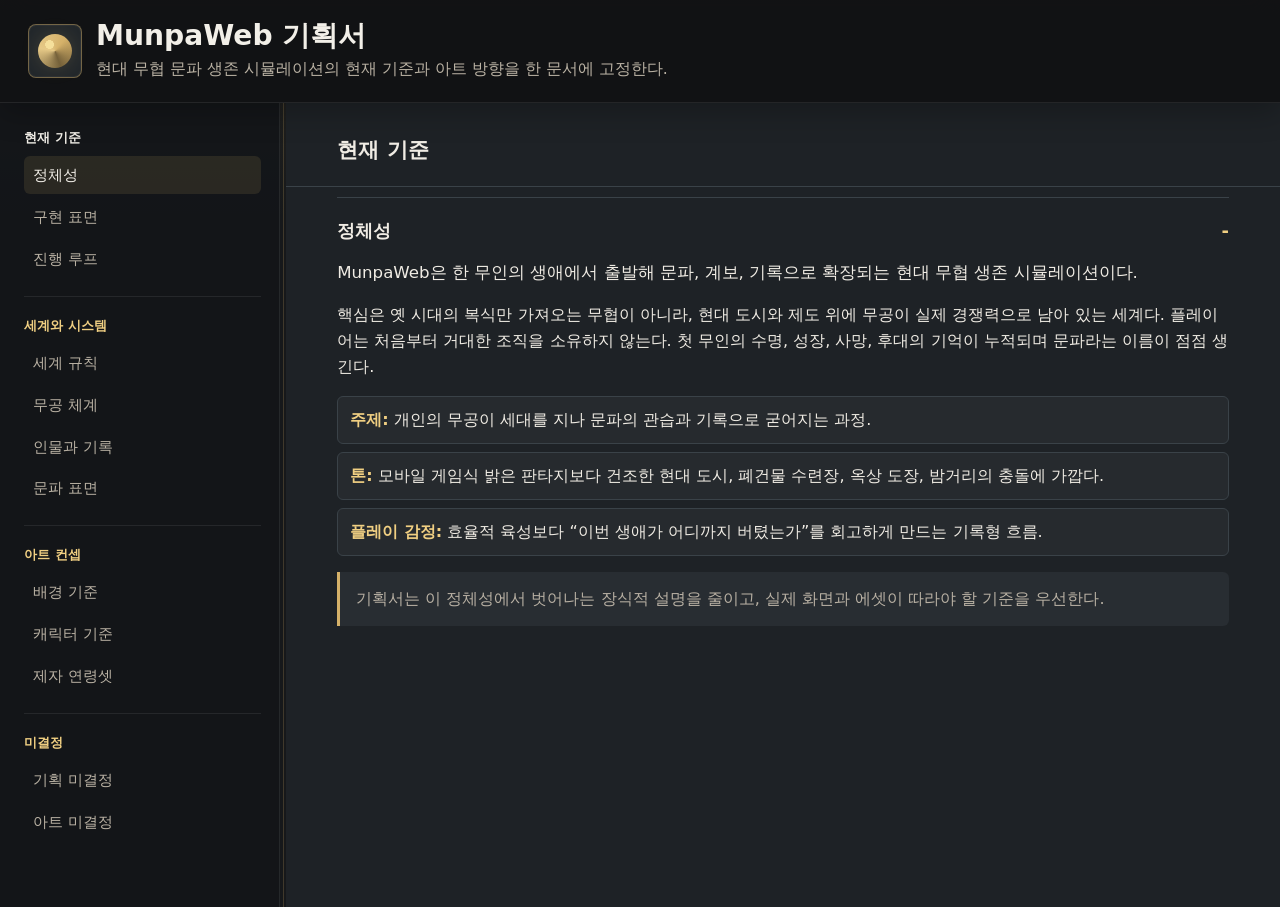
==== commit d0a19033: "기획서 화면형 목차 적용" ====
--- a/Design.html
+++ b/Design.html
@@ -3,610 +3,1308 @@
 <head>
   <meta charset="utf-8">
   <meta name="viewport" content="width=device-width, initial-scale=1">
-  <title>MunpaWeb 기획서</title>
+  <title>MunpaWeb Design</title>
+  <script>
+    document.documentElement.classList.add("page-mode");
+  </script>
   <style>
     :root {
-      color-scheme: light;
-      --page: #e4ebef;
-      --ink: #14202b;
-      --muted: #5d6976;
-      --surface: #ffffff;
-      --soft: #f5f8fa;
-      --line: #c7d3db;
-      --green: #22665d;
-      --green-soft: #dcefeb;
-      --blue: #315f9f;
-      --blue-soft: #e1eaf8;
-      --gold: #8f6d24;
-      --gold-soft: #f4ead1;
-      --red: #a4453c;
-      --red-soft: #f7dfdb;
-      --shadow: 0 18px 42px rgba(20, 32, 43, 0.12);
-    }
-    * { box-sizing: border-box; }
-    html { scroll-behavior: smooth; }
+      color-scheme: dark;
+      --bg: #111315;
+      --panel: #1a1d20;
+      --panel-strong: #22272b;
+      --panel-soft: #171a1d;
+      --ink: #f2efe8;
+      --muted: #b9b1a3;
+      --subtle: #8d8476;
+      --line: #343a40;
+      --accent: #d5b169;
+      --accent-strong: #f0cf82;
+      --accent-soft: rgba(213, 177, 105, 0.12);
+      --danger: #d98272;
+      --nav-width: 280px;
+      --nav-width-min: 220px;
+      --nav-width-max: 480px;
+      --paper: #1e2226;
+      --paper-ink: #f0ece4;
+      --paper-muted: #b8b0a3;
+      --paper-line: #3a4248;
+      --paper-soft: #282d32;
+      --radius: 8px;
+      --shadow: 0 16px 40px rgba(0, 0, 0, 0.28);
+      font-family: "Pretendard", "Noto Sans KR", "Malgun Gothic", system-ui, sans-serif;
+    }
+
+    * {
+      box-sizing: border-box;
+    }
+
+    html {
+      scroll-behavior: smooth;
+    }
+
     body {
       margin: 0;
-      background: var(--page);
+      min-height: 100vh;
+      background:
+        linear-gradient(180deg, rgba(213, 177, 105, 0.08), transparent 220px),
+        var(--bg);
       color: var(--ink);
-      font-family: "Segoe UI", "Malgun Gothic", Arial, sans-serif;
-      line-height: 1.58;
-      word-break: keep-all;
-      overflow-wrap: break-word;
-    }
-    a { color: inherit; }
-    .hero {
-      min-height: 430px;
+      line-height: 1.62;
+    }
+
+    a {
+      color: inherit;
+    }
+
+    header {
+      position: sticky;
+      top: 0;
+      z-index: 30;
       display: grid;
-      align-items: end;
-      border-bottom: 5px solid var(--green);
+      grid-template-columns: minmax(0, 1fr);
+      gap: 12px;
+      padding: 20px 28px;
+      border-bottom: 1px solid rgba(255, 255, 255, 0.08);
+      background: rgba(17, 19, 21, 0.94);
+      box-shadow: 0 10px 28px rgba(0, 0, 0, 0.24);
+      backdrop-filter: blur(14px);
+    }
+
+    .title-lockup {
+      display: flex;
+      align-items: center;
+      gap: 14px;
+      min-width: 0;
+    }
+
+    .title-icon-frame {
+      display: grid;
+      flex: 0 0 auto;
+      width: 54px;
+      height: 54px;
+      place-items: center;
+      border: 1px solid rgba(213, 177, 105, 0.45);
+      border-radius: var(--radius);
+      background: var(--panel-strong);
+      box-shadow: inset 0 0 0 1px rgba(255, 255, 255, 0.04);
+    }
+
+    .title-app-icon {
+      width: 34px;
+      height: 34px;
+      border-radius: 50%;
       background:
-        linear-gradient(180deg, rgba(10, 18, 27, 0.08) 0%, rgba(10, 18, 27, 0.74) 70%, rgba(10, 18, 27, 0.92) 100%),
-        url("./assets/art-style/backgrounds/background-style-modern-a-rooftop-sect.png") center 42% / cover no-repeat;
-      color: #f8fbfd;
-    }
-    .hero-inner,
-    .layout {
-      width: min(1240px, calc(100% - 40px));
-      margin: 0 auto;
-    }
-    .hero-inner { padding: 64px 0 34px; }
-    .eyebrow {
-      margin: 0 0 8px;
-      color: #c9f1ea;
-      font-size: 13px;
-      font-weight: 900;
-      letter-spacing: 0.08em;
-      text-transform: uppercase;
-    }
-    h1, h2, h3 { margin: 0; line-height: 1.25; letter-spacing: 0; }
-    h1 { max-width: 880px; font-size: 46px; }
-    h2 { font-size: 23px; }
-    h3 { font-size: 17px; }
-    .hero-copy {
-      max-width: 780px;
-      margin: 12px 0 0;
-      color: #eaf2f5;
-      font-size: 17px;
-    }
-    .pill-row { display: flex; flex-wrap: wrap; gap: 8px; margin-top: 18px; }
-    .pill {
-      display: inline-flex;
-      align-items: center;
-      min-height: 28px;
-      padding: 4px 10px;
-      border: 1px solid rgba(255, 255, 255, 0.34);
-      border-radius: 999px;
-      background: rgba(255, 255, 255, 0.12);
-      color: inherit;
-      font-size: 12px;
-      font-weight: 900;
-    }
-    .pill.live { border-color: #8fc8bd; background: var(--green-soft); color: var(--green); }
-    .pill.todo { border-color: #dec88d; background: var(--gold-soft); color: var(--gold); }
-    .pill.no { border-color: #dfa59f; background: var(--red-soft); color: var(--red); }
+        radial-gradient(circle at 34% 31%, #f5df9b 0 13%, transparent 14%),
+        conic-gradient(from 40deg, #d5b169, #75613a, #e6c987, #d5b169);
+      box-shadow: 0 0 18px rgba(213, 177, 105, 0.18);
+    }
+
+    h1,
+    h2,
+    h3,
+    p {
+      margin: 0;
+    }
+
+    h1 {
+      font-size: clamp(1.5rem, 2.2vw, 2.35rem);
+      line-height: 1.15;
+      letter-spacing: 0;
+    }
+
+    header p {
+      margin-top: 4px;
+      color: var(--muted);
+      font-size: 0.98rem;
+    }
+
     .layout {
       display: grid;
-      grid-template-columns: 238px minmax(0, 1fr);
-      gap: 18px;
-      align-items: start;
-      margin-top: 22px;
-      margin-bottom: 72px;
-    }
+      grid-template-columns: var(--nav-width) 6px minmax(0, 1fr);
+      gap: 0;
+      min-height: calc(100vh - 96px);
+    }
+
     .side-nav {
       position: sticky;
-      top: 18px;
-      max-height: calc(100vh - 36px);
+      top: 96px;
+      align-self: start;
+      height: calc(100vh - 96px);
       overflow: auto;
-      border: 1px solid var(--line);
-      border-radius: 8px;
-      background: rgba(255, 255, 255, 0.95);
-      box-shadow: var(--shadow);
-    }
-    .side-nav strong,
-    .side-nav a {
+      padding: 24px 18px 36px 24px;
+      border-right: 1px solid rgba(255, 255, 255, 0.08);
+      background: rgba(20, 23, 26, 0.82);
+    }
+
+    .nav-resizer {
+      position: sticky;
+      top: 96px;
+      align-self: start;
+      height: calc(100vh - 96px);
+      cursor: col-resize;
+      background: rgba(255, 255, 255, 0.025);
+      touch-action: none;
+      z-index: 5;
+    }
+
+    .nav-resizer::before {
+      content: "";
       display: block;
+      width: 1px;
+      height: 100%;
+      margin: 0 auto;
+      background: rgba(213, 177, 105, 0.22);
+    }
+
+    .nav-resizer:hover,
+    .nav-resizer:focus-visible,
+    body.is-resizing-nav .nav-resizer {
+      background: rgba(213, 177, 105, 0.12);
+      outline: none;
+    }
+
+    body.is-resizing-nav {
+      cursor: col-resize;
+      user-select: none;
+    }
+
+    .nav-group {
+      margin: 0 0 18px;
+      padding: 0 0 18px;
+      border-bottom: 1px solid rgba(255, 255, 255, 0.08);
+    }
+
+    .nav-group:last-child {
+      border-bottom: 0;
+    }
+
+    .nav-group-title {
+      display: block;
+      margin-bottom: 8px;
+      color: var(--accent-strong);
+      font-size: 0.82rem;
+      font-weight: 800;
+      letter-spacing: 0;
+      text-transform: uppercase;
+    }
+
+    .nav-items {
+      display: grid;
+      gap: 4px;
+    }
+
+    .nav-items a {
+      display: block;
+      padding: 7px 9px;
+      border-radius: 6px;
+      color: var(--muted);
+      font-size: 0.92rem;
+      text-decoration: none;
+    }
+
+    .nav-items a:hover,
+    .nav-items a.is-active {
+      color: var(--ink);
+      background: var(--accent-soft);
+    }
+
+    .nav-group.is-page-active .nav-group-title {
+      color: var(--ink);
+    }
+
+    main {
+      width: 100%;
+      min-height: calc(100vh - 96px);
+      padding: 0;
+      background: var(--paper);
+      color: var(--paper-ink);
+    }
+
+    .section-group {
+      margin: 0;
+      border: 0;
+      border-radius: 0;
+      background: transparent;
+      color: inherit;
+      box-shadow: none;
+      overflow: visible;
+    }
+
+    .page-mode .section-group {
+      display: none;
+      min-height: inherit;
+    }
+
+    .page-mode .section-group.is-page-active {
+      display: block;
+    }
+
+    .section-group > summary {
+      display: flex;
+      align-items: center;
+      justify-content: space-between;
+      gap: 16px;
+      min-height: 78px;
+      padding: 30px clamp(24px, 4vw, 56px) 18px;
+      cursor: default;
+      border-bottom: 1px solid var(--paper-line);
+      background: transparent;
+      color: var(--paper-ink);
+      font-weight: 900;
+      font-size: 1.34rem;
+      list-style: none;
+    }
+
+    .section-group > summary::-webkit-details-marker,
+    details > summary::-webkit-details-marker {
+      display: none;
+    }
+
+    .section-group > summary::after,
+    details > summary::after {
+      content: "+";
+      flex: 0 0 auto;
+      color: var(--accent-strong);
+      font-weight: 900;
+    }
+
+    .section-group[open] > summary::after,
+    details[open] > summary::after {
+      content: "-";
+    }
+
+    .section-group > summary::after,
+    .section-group[open] > summary::after {
+      content: "";
+      display: none;
+    }
+
+    .section-group-body {
+      display: grid;
+      gap: 0;
+      padding: 10px clamp(24px, 4vw, 56px) 42px;
+    }
+
+    .page-mode .section-group-body > details {
+      display: none;
+    }
+
+    .page-mode .section-group-body > details.is-page-active {
+      display: block;
+    }
+
+    section,
+    .section-group-body > details {
+      border: 0;
+      border-top: 1px solid var(--paper-line);
+      border-radius: 0;
+      background: transparent;
+      overflow: visible;
+    }
+
+    .section-group-body > details > summary {
+      display: flex;
+      align-items: center;
+      justify-content: space-between;
+      gap: 14px;
+      min-height: 62px;
+      padding: 18px 0 14px;
+      cursor: default;
+      color: var(--paper-ink);
+      background: transparent;
+      font-weight: 850;
+      font-size: 1.12rem;
+      list-style: none;
+    }
+
+    .details-body {
+      display: grid;
+      gap: 16px;
+      padding: 0 0 24px;
+    }
+
+    .lead {
+      color: var(--paper-ink);
+      font-size: 1.04rem;
+    }
+
+    .muted {
+      color: var(--paper-muted);
+    }
+
+    .section-rationale {
+      padding: 14px 16px;
+      border-left: 3px solid var(--accent);
+      border-radius: 0 6px 6px 0;
+      background: var(--paper-soft);
+      color: var(--paper-muted);
+    }
+
+    .anchor-alias {
+      position: relative;
+      top: -120px;
+      display: block;
+      width: 1px;
+      height: 1px;
+      overflow: hidden;
+    }
+
+    .two-col {
+      display: grid;
+      grid-template-columns: repeat(2, minmax(0, 1fr));
+      gap: 14px;
+    }
+
+    .three-col {
+      display: grid;
+      grid-template-columns: repeat(3, minmax(0, 1fr));
+      gap: 14px;
+    }
+
+    .rule,
+    .fact-list,
+    .weapon-list {
+      display: grid;
+      gap: 8px;
+      margin: 0;
+      padding: 0;
+      list-style: none;
+    }
+
+    .rule li,
+    .fact-list li,
+    .weapon-list li {
       padding: 10px 12px;
-      border-bottom: 1px solid #ecf1f4;
-      text-decoration: none;
-      font-size: 13px;
-    }
-    .side-nav strong { background: var(--soft); }
-    .side-nav a { color: #35495c; }
-    .side-nav a:hover { background: var(--green-soft); color: var(--green); }
-    main { min-width: 0; display: grid; gap: 16px; }
-    section,
-    details.doc-section {
-      min-width: 0;
-      border: 1px solid var(--line);
-      border-radius: 8px;
-      background: var(--surface);
-      box-shadow: var(--shadow);
+      border: 1px solid var(--paper-line);
+      border-radius: 6px;
+      background: rgba(255, 255, 255, 0.035);
+    }
+
+    .rule strong,
+    .fact-list strong,
+    .weapon-list strong {
+      color: var(--accent-strong);
+    }
+
+    .asset-grid {
+      display: grid;
+      grid-template-columns: repeat(3, minmax(0, 1fr));
+      gap: 14px;
+    }
+
+    .profile-entry-list {
+      display: grid;
+      gap: 14px;
+    }
+
+    .profile-entry-card {
+      display: grid;
+      gap: 12px;
+      padding: 14px;
+      border: 1px solid var(--paper-line);
+      border-radius: var(--radius);
+      background: rgba(255, 255, 255, 0.035);
+    }
+
+    .profile-entry-card h3 {
+      color: var(--accent-strong);
+      font-size: 1rem;
+    }
+
+    .age-strip {
+      display: grid;
+      grid-template-columns: repeat(5, minmax(0, 1fr));
+      gap: 10px;
+    }
+
+    figure {
+      display: grid;
+      gap: 8px;
+      margin: 0;
+    }
+
+    .image-link {
+      display: block;
+      border: 1px solid rgba(255, 255, 255, 0.10);
+      border-radius: var(--radius);
+      background: #0c0e10;
       overflow: hidden;
-      scroll-margin-top: 20px;
-    }
-    .section-head,
-    details.doc-section > summary {
-      padding: 17px 18px;
-      border-bottom: 1px solid var(--line);
-      background: var(--soft);
-    }
-    details.doc-section > summary { cursor: pointer; list-style: none; }
-    details.doc-section > summary::-webkit-details-marker { display: none; }
-    details.doc-section:not([open]) > summary { border-bottom: 0; }
-    .section-head p,
-    summary p {
-      margin: 5px 0 0;
-      color: var(--muted);
-      font-size: 14px;
-    }
-    .section-body { padding: 18px; display: grid; gap: 16px; }
-    .lead { margin: 0; max-width: 920px; color: #2d3f50; font-size: 16px; }
-    .grid, .data-grid, .gallery, .stage-strip { display: grid; gap: 12px; }
-    .data-grid { grid-template-columns: repeat(4, minmax(0, 1fr)); }
-    .grid.two { grid-template-columns: repeat(2, minmax(0, 1fr)); }
-    .grid.three { grid-template-columns: repeat(3, minmax(0, 1fr)); }
-    .backgrounds { grid-template-columns: repeat(3, minmax(0, 1fr)); }
-    .characters { grid-template-columns: repeat(4, minmax(0, 1fr)); }
-    .stage-strip { grid-template-columns: repeat(5, minmax(0, 1fr)); }
-    .fact, .rule, .decision {
-      min-width: 0;
-      border: 1px solid var(--line);
-      border-radius: 8px;
-      padding: 12px;
-      background: #fbfdfe;
-    }
-    .fact { border-left: 5px solid var(--green); }
-    .decision { border-left: 5px solid var(--blue); }
-    .fact b, .rule strong, .decision strong { display: block; margin-bottom: 5px; color: #172536; }
-    .fact span { display: block; color: var(--green); font-weight: 900; }
-    .fact small, .rule p, .decision p { margin: 5px 0 0; color: var(--muted); font-size: 13px; }
-    table { width: 100%; border-collapse: collapse; font-size: 14px; }
-    th, td { padding: 10px; border: 1px solid var(--line); text-align: left; vertical-align: top; }
-    th { background: var(--soft); }
-    code {
-      padding: 1px 5px;
-      border-radius: 5px;
-      background: #e4edf3;
-      color: #214563;
-      font-family: Consolas, "Courier New", monospace;
-      font-size: 0.92em;
-    }
-    figure {
-      min-width: 0;
-      margin: 0;
-      border: 1px solid var(--line);
-      border-radius: 8px;
-      background: var(--soft);
-      overflow: hidden;
-    }
-    figure a { display: block; text-decoration: none; }
-    figure img {
+    }
+
+    img {
       display: block;
       width: 100%;
       height: auto;
-      background: #d9e3e9;
+      aspect-ratio: 4 / 5;
       object-fit: cover;
     }
-    .backgrounds img { aspect-ratio: 16 / 9; }
-    .characters img,
-    .stage-strip img { aspect-ratio: 1 / 1; }
+
+    .wide-image img {
+      aspect-ratio: 16 / 9;
+    }
+
     figcaption {
-      display: grid;
-      gap: 3px;
-      padding: 9px 10px;
-      color: var(--muted);
-      font-size: 12px;
-    }
-    figcaption strong { color: var(--ink); font-size: 13px; }
-    .asset-name {
-      font-family: Consolas, "Courier New", monospace;
-      font-size: 11px;
-      color: #516171;
-      word-break: break-all;
-    }
-    .term-tip {
+      color: var(--paper-muted);
+      font-size: 0.86rem;
+    }
+
+    .image-file-tag-frame {
+      display: flex;
+      min-width: 0;
+    }
+
+    .image-file-tag {
+      display: block;
+      max-width: 100%;
+      overflow: hidden;
+      padding: 4px 7px;
+      border: 1px solid rgba(213, 177, 105, 0.25);
+      border-radius: 6px;
+      color: var(--accent-strong);
+      background: rgba(213, 177, 105, 0.09);
+      font-family: "Cascadia Mono", "Consolas", monospace;
+      font-size: 0.72rem;
+      line-height: 1.35;
+      text-overflow: ellipsis;
+      white-space: nowrap;
+    }
+
+    .table-wrap {
+      overflow-x: auto;
+      border: 1px solid var(--paper-line);
+      border-radius: var(--radius);
+    }
+
+    table {
+      width: 100%;
+      min-width: 680px;
+      border-collapse: collapse;
+    }
+
+    th,
+    td {
+      padding: 10px 12px;
+      border-bottom: 1px solid var(--paper-line);
+      text-align: left;
+      vertical-align: top;
+    }
+
+    th {
+      color: var(--accent-strong);
+      background: var(--paper-soft);
+      font-weight: 850;
+    }
+
+    tr:last-child td {
+      border-bottom: 0;
+    }
+
+    .state-pill {
       display: inline-flex;
       align-items: center;
+      min-height: 24px;
+      padding: 2px 8px;
+      border: 1px solid rgba(213, 177, 105, 0.34);
+      border-radius: 999px;
+      color: var(--accent-strong);
+      background: rgba(213, 177, 105, 0.08);
+      font-size: 0.78rem;
+      font-weight: 800;
+    }
+
+    .lightbox {
+      position: fixed;
+      inset: 0;
+      z-index: 100;
+      display: none;
+      align-items: center;
       justify-content: center;
-      width: 16px;
-      height: 16px;
-      margin-left: 3px;
-      border: 1px solid #9dafba;
+      padding: 24px;
+      background: rgba(0, 0, 0, 0.86);
+    }
+
+    .lightbox.is-open {
+      display: flex;
+    }
+
+    .lightbox img {
+      width: auto;
+      max-width: min(96vw, 1600px);
+      height: auto;
+      max-height: 92vh;
+      aspect-ratio: auto;
+      border-radius: var(--radius);
+      box-shadow: 0 24px 60px rgba(0, 0, 0, 0.55);
+    }
+
+    .lightbox button {
+      position: absolute;
+      top: 18px;
+      right: 18px;
+      width: 44px;
+      height: 44px;
+      border: 1px solid rgba(255, 255, 255, 0.2);
       border-radius: 50%;
-      background: #fff;
-      color: var(--green);
-      font-size: 11px;
+      color: var(--ink);
+      background: rgba(17, 19, 21, 0.86);
+      cursor: pointer;
+      font-size: 1.3rem;
       font-weight: 900;
-      position: relative;
-      cursor: help;
-    }
-    .term-tip::before { content: "?"; }
-    .term-tip-text {
-      position: absolute;
-      left: 50%;
-      bottom: calc(100% + 8px);
-      width: min(310px, 82vw);
-      transform: translateX(-50%);
-      padding: 8px 10px;
-      border-radius: 8px;
-      background: #17212d;
-      color: #fff;
-      font-size: 12px;
-      line-height: 1.5;
-      font-weight: 500;
-      opacity: 0;
-      pointer-events: none;
-      z-index: 6;
-    }
-    .term-tip:hover .term-tip-text,
-    .term-tip:focus .term-tip-text { opacity: 1; }
-    .image-lightbox {
-      width: min(94vw, 1280px);
-      max-height: 92vh;
-      padding: 0;
-      border: 1px solid rgba(226, 232, 240, 0.24);
-      border-radius: 10px;
-      background: #10141f;
-      color: #f8fafc;
-      box-shadow: 0 28px 80px rgba(15, 23, 42, 0.42);
-      overflow: hidden;
-    }
-    .image-lightbox::backdrop { background: rgba(15, 23, 42, 0.72); backdrop-filter: blur(4px); }
-    .image-lightbox[open] { display: grid; grid-template-rows: auto minmax(0, 1fr) auto; }
-    .image-lightbox-toolbar,
-    .image-lightbox-actions {
-      display: flex;
-      align-items: center;
-      gap: 10px;
-      padding: 10px 12px;
-      background: rgba(15, 23, 42, 0.86);
-    }
-    .image-lightbox-title {
-      flex: 1;
-      min-width: 0;
-      overflow: hidden;
-      color: #e2e8f0;
-      font-size: 13px;
-      font-weight: 800;
-      text-overflow: ellipsis;
-      white-space: nowrap;
-    }
-    .image-lightbox-close {
-      display: inline-grid;
-      width: 34px;
-      height: 34px;
-      place-items: center;
-      border: 1px solid rgba(226, 232, 240, 0.22);
-      border-radius: 8px;
-      background: rgba(255, 255, 255, 0.08);
-      color: #f8fafc;
-      cursor: pointer;
-      font-size: 22px;
-      line-height: 1;
-    }
-    .image-lightbox-close:hover,
-    .image-lightbox-close:focus-visible,
-    .image-lightbox-original:hover,
-    .image-lightbox-original:focus-visible {
-      background: rgba(255, 255, 255, 0.16);
-      outline: none;
-    }
-    .image-lightbox-stage {
-      display: grid;
-      min-height: 0;
-      place-items: center;
-      padding: 14px;
-      background: #0b1020;
-    }
-    .image-lightbox-stage img {
-      display: block;
-      max-width: 100%;
-      max-height: min(74vh, 900px);
-      width: auto;
-      height: auto;
-      object-fit: contain;
-    }
-    .image-lightbox-actions { justify-content: flex-end; }
-    .image-lightbox-original {
-      display: inline-flex;
-      align-items: center;
-      min-height: 34px;
-      padding: 0 12px;
-      border: 1px solid rgba(226, 232, 240, 0.24);
-      border-radius: 8px;
-      background: rgba(255, 255, 255, 0.08);
-      color: #f8fafc;
-      font-size: 13px;
-      font-weight: 800;
-      text-decoration: none;
-    }
-    @media (max-width: 1080px) {
-      .layout { display: block; width: min(100% - 24px, 920px); }
+    }
+
+    @media (max-width: 1040px) {
+      .layout {
+        grid-template-columns: 1fr;
+      }
+
+      .nav-resizer {
+        display: none;
+      }
+
       .side-nav {
         position: static;
-        display: flex;
-        gap: 6px;
-        overflow-x: auto;
-        margin-bottom: 14px;
-      }
-      .side-nav strong,
-      .side-nav a {
-        flex: 0 0 auto;
-        border-bottom: 0;
-        white-space: nowrap;
-      }
-      .data-grid,
-      .grid.two,
-      .grid.three,
-      .backgrounds,
-      .characters,
-      .stage-strip { grid-template-columns: 1fr; }
-      h1 { font-size: 34px; }
+        height: auto;
+        padding: 14px 16px;
+        border-right: 0;
+        border-bottom: 1px solid rgba(255, 255, 255, 0.08);
+      }
+
+      .nav-group {
+        margin-bottom: 12px;
+        padding-bottom: 12px;
+      }
+
+      main {
+        width: 100%;
+      }
+
+      .asset-grid,
+      .three-col {
+        grid-template-columns: repeat(2, minmax(0, 1fr));
+      }
+    }
+
+    @media (max-width: 720px) {
+      header {
+        padding: 16px;
+      }
+
+      .title-icon-frame {
+        width: 46px;
+        height: 46px;
+      }
+
+      .title-app-icon {
+        width: 30px;
+        height: 30px;
+      }
+
+      main {
+        min-height: calc(100vh - 80px);
+        padding: 0;
+      }
+
+      .two-col,
+      .three-col,
+      .asset-grid,
+      .age-strip {
+        grid-template-columns: 1fr;
+      }
+
+      .section-group > summary {
+        padding: 18px 16px 14px;
+      }
+
+      .section-group-body {
+        padding: 8px 16px 24px;
+      }
+
+      .section-group-body > details > summary {
+        min-height: 56px;
+      }
+
+      .details-body {
+        padding: 0 0 18px;
+      }
     }
   </style>
 </head>
 <body>
-  <header class="hero">
-    <div class="hero-inner">
-      <p class="eyebrow">Munpa Legacy</p>
-      <h1>MunpaWeb</h1>
-      <p class="hero-copy">현대 사회에 <strong>기</strong><span class="term-tip" tabindex="0"><span class="term-tip-text">몸, 감각, 기술, 조직 운영, 사회 비용에 영향을 주는 가상 현실 변수.</span></span>가 실제로 존재한다는 가정에서 출발하는 문파 운영 웹 게임.</p>
-      <div class="pill-row" aria-label="현재 기준">
-        <span class="pill">현대 무협</span>
-        <span class="pill">무명 무인 시작</span>
-        <span class="pill">계절 턴</span>
-        <span class="pill">로컬 기록</span>
-        <span class="pill">아트 컨셉 보존</span>
+  <header>
+    <div class="title-lockup">
+      <div class="title-icon-frame" aria-hidden="true">
+        <div class="title-app-icon"></div>
+      </div>
+      <div>
+        <h1>MunpaWeb 기획서</h1>
+        <p>현대 무협 문파 생존 시뮬레이션의 현재 기준과 아트 방향을 한 문서에 고정한다.</p>
       </div>
     </div>
   </header>
 
   <div class="layout">
-    <nav class="side-nav" aria-label="기획서 목차">
-      <strong>섹션</strong>
-      <a href="#direction">방향</a>
-      <a href="#implementation">구현 표면</a>
-      <a href="#world">세계 규칙</a>
-      <a href="#loop">루프와 인물</a>
-      <a href="#background-art">배경 아트</a>
-      <a href="#character-art">캐릭터 아트</a>
-      <a href="#disciple-art">제자 초상</a>
-      <a href="#decisions">결정과 미결정</a>
+    <nav class="side-nav" aria-label="문서 목차">
+      <div class="nav-group" data-section-group="basis">
+        <div class="nav-group-title">현재 기준</div>
+        <div class="nav-items">
+          <a href="#identity">정체성</a>
+          <a href="#current-surface">구현 표면</a>
+          <a href="#core-loop">진행 루프</a>
+        </div>
+      </div>
+      <div class="nav-group" data-section-group="world">
+        <div class="nav-group-title">세계와 시스템</div>
+        <div class="nav-items">
+          <a href="#world-rule">세계 규칙</a>
+          <a href="#martial-arts">무공 체계</a>
+          <a href="#people-records">인물과 기록</a>
+          <a href="#sect-surface">문파 표면</a>
+        </div>
+      </div>
+      <div class="nav-group" data-section-group="art">
+        <div class="nav-group-title">아트 컨셉</div>
+        <div class="nav-items">
+          <a href="#background-art">배경 기준</a>
+          <a href="#character-art">캐릭터 기준</a>
+          <a href="#disciple-art">제자 연령셋</a>
+        </div>
+      </div>
+      <div class="nav-group" data-section-group="next">
+        <div class="nav-group-title">미결정</div>
+        <div class="nav-items">
+          <a href="#pending-design">기획 미결정</a>
+          <a href="#pending-art">아트 미결정</a>
+        </div>
+      </div>
     </nav>
+    <div class="nav-resizer" role="separator" aria-label="메뉴 너비 조절" aria-orientation="vertical" aria-valuemin="220" aria-valuemax="480" aria-valuenow="280" tabindex="0"></div>
 
     <main>
-      <section id="direction">
-        <div class="section-head">
-          <h2>방향</h2>
-          <p>고전 무협 스킨이 아니라 현대 사회에서 무공과 문파가 살아남는 이유를 다루는 게임.</p>
-        </div>
-        <div class="section-body">
-          <div class="data-grid">
-            <div class="fact"><b>현재 앱</b><span>v80</span><small>웹 앱, 서비스워커, 로컬 저장, 기록 화면까지 존재한다.</small></div>
-            <div class="fact"><b>시작점</b><span>18세 무명 무인</span><small>개파조사가 아니라 입문 무공을 고른 개인에서 출발한다.</small></div>
-            <div class="fact"><b>시간</b><span>계절 단위</span><small>봄, 여름, 가을, 겨울을 넘기며 나이와 수명이 움직인다.</small></div>
-            <div class="fact"><b>끝</b><span>여정 종료 / 문파 멸망</span><small>죽음과 실패는 삭제되지 않고 플레이 기록으로 남는다.</small></div>
-          </div>
-          <p class="lead">핵심 재미는 “기가 있는 현대라면 무공, 총기, 훈련, 사회 비용, 조직 운영이 어떻게 다시 배치되는가”를 플레이어가 회차 기록으로 확인하는 데 있다.</p>
-        </div>
-      </section>
-
-      <details id="implementation" class="doc-section">
-        <summary>
-          <h2>구현 표면</h2>
-          <p>문서의 기준은 실제 앱에 이미 있는 화면과 저장 구조다.</p>
-        </summary>
-        <div class="section-body">
-          <table>
-            <thead><tr><th>표면</th><th>현재 구현</th><th>기획상 의미</th></tr></thead>
-            <tbody>
-              <tr><td>첫 화면</td><td><code>welcomeView</code>, 새 게임, 이어하기, 기록 보기</td><td>회차와 기록이 남는 운영 게임임을 첫 진입부터 보여준다.</td></tr>
-              <tr><td>캐릭터 생성</td><td><code>characterCreationView</code>, 초상, 이름, 입문 무공</td><td>문파보다 먼저 한 사람의 생존과 무공 선택을 세운다.</td></tr>
-              <tr><td>플레이</td><td><code>gameView</code>, 현재 여정/문파, 시간 카드, 인물 카드, 턴 종료</td><td>시간 진행과 인물 상태 변화가 가장 작은 플레이 단위다.</td></tr>
-              <tr><td>종료</td><td><code>endingView</code>, 여정 종료 또는 문파 멸망</td><td>사망, 멸망, 계보가 다음 회차의 맥락이 된다.</td></tr>
-              <tr><td>기록</td><td><code>recordsView</code>, <code>localStorage</code> 저장</td><td>실패한 문파도 플레이어의 세계사에 남는다.</td></tr>
-              <tr><td>오프라인 표면</td><td><code>munpaweb-shell-v80</code></td><td>K/N 캐릭터와 남녀 제자 01 성장 초상이 앱 셸에 포함된다.</td></tr>
-            </tbody>
-          </table>
-          <table>
-            <thead><tr><th>입문 무공</th><th>상태</th><th>성격</th><th>연결 스탯</th></tr></thead>
-            <tbody>
-              <tr><td>검</td><td><span class="pill live">열림</span></td><td>균형</td><td>완력, 반응성, 집중력</td></tr>
-              <tr><td>권법</td><td><span class="pill live">열림</span></td><td>근접</td><td>생명력, 완력, 순발력</td></tr>
-              <tr><td>봉</td><td><span class="pill live">열림</span></td><td>제어</td><td>기동성, 집중력, 완력</td></tr>
-              <tr><td>도</td><td><span class="pill todo">잠김</span></td><td>폭발</td><td>완력, 순발력</td></tr>
-              <tr><td>창</td><td><span class="pill todo">잠김</span></td><td>거리</td><td>기동성, 반응성</td></tr>
-              <tr><td>암기</td><td><span class="pill todo">잠김</span></td><td>변칙</td><td>집중력, 매력, 순발력</td></tr>
-            </tbody>
-          </table>
+      <details class="section-group" data-section-group="basis">
+        <summary>현재 기준</summary>
+        <div class="section-group-body">
+          <details id="identity">
+            <summary>정체성</summary>
+            <div class="details-body">
+              <p class="lead">MunpaWeb은 한 무인의 생애에서 출발해 문파, 계보, 기록으로 확장되는 현대 무협 생존 시뮬레이션이다.</p>
+              <p>핵심은 옛 시대의 복식만 가져오는 무협이 아니라, 현대 도시와 제도 위에 무공이 실제 경쟁력으로 남아 있는 세계다. 플레이어는 처음부터 거대한 조직을 소유하지 않는다. 첫 무인의 수명, 성장, 사망, 후대의 기억이 누적되며 문파라는 이름이 점점 생긴다.</p>
+              <ul class="rule">
+                <li><strong>주제:</strong> 개인의 무공이 세대를 지나 문파의 관습과 기록으로 굳어지는 과정.</li>
+                <li><strong>톤:</strong> 모바일 게임식 밝은 판타지보다 건조한 현대 도시, 폐건물 수련장, 옥상 도장, 밤거리의 충돌에 가깝다.</li>
+                <li><strong>플레이 감정:</strong> 효율적 육성보다 “이번 생애가 어디까지 버텼는가”를 회고하게 만드는 기록형 흐름.</li>
+              </ul>
+              <p class="section-rationale">기획서는 이 정체성에서 벗어나는 장식적 설명을 줄이고, 실제 화면과 에셋이 따라야 할 기준을 우선한다.</p>
+            </div>
+          </details>
+
+          <details id="current-surface">
+            <summary>구현 표면</summary>
+            <div class="details-body">
+              <p>현재 앱은 로컬 웹앱으로 동작하며, 새 인물 생성부터 기록 조회까지 한 흐름이 연결되어 있다. 기준 버전은 앱 내부 상수 기준 <span class="state-pill">v80</span>이다.</p>
+              <div class="two-col">
+                <ul class="fact-list">
+                  <li><strong>첫 화면:</strong> 시작, 기록 보기, 이어하기 진입.</li>
+                  <li><strong>인물 생성:</strong> 이름, 입문 무공, 첫 능력치 선택.</li>
+                  <li><strong>초기 상태:</strong> 18세 무명 무인으로 시작.</li>
+                  <li><strong>진행 단위:</strong> 봄, 여름, 가을, 겨울의 계절 턴.</li>
+                </ul>
+                <ul class="fact-list">
+                  <li><strong>저장:</strong> 로컬 저장 기반 기록과 진행 상태.</li>
+                  <li><strong>종료:</strong> 수명, 건강, 후계 흐름에 따라 여정 종료 또는 문파 멸망.</li>
+                  <li><strong>확장:</strong> 개파, 모집, 후계, 계보 표면이 존재한다.</li>
+                  <li><strong>우선순위:</strong> 당장은 첫 무인의 생애 루프가 가장 선명해야 한다.</li>
+                </ul>
+              </div>
+            </div>
+          </details>
+
+          <details id="core-loop">
+            <summary>진행 루프</summary>
+            <div class="details-body">
+              <p>플레이는 “무명 무인으로 시작한다 → 무공과 능력치로 생애를 버틴다 → 기록을 남긴다 → 문파와 후대로 확장한다”의 순서가 기본이다.</p>
+              <div class="table-wrap">
+                <table>
+                  <thead>
+                    <tr>
+                      <th>단계</th>
+                      <th>화면 감각</th>
+                      <th>기획 기준</th>
+                    </tr>
+                  </thead>
+                  <tbody>
+                    <tr>
+                      <td>입문</td>
+                      <td>첫 무인 생성, 입문 무공 선택</td>
+                      <td>플레이어가 처음 쥐는 것은 문파가 아니라 한 사람의 가능성이다.</td>
+                    </tr>
+                    <tr>
+                      <td>생애</td>
+                      <td>계절 턴, 수련, 상태 변화, 사건</td>
+                      <td>매 턴은 큰 전략보다 나이와 몸 상태의 압박을 느끼게 한다.</td>
+                    </tr>
+                    <tr>
+                      <td>문파화</td>
+                      <td>개파, 제자 모집, 후계와 계보</td>
+                      <td>문파는 초반 보상이 아니라 생존한 삶의 결과물이다.</td>
+                    </tr>
+                    <tr>
+                      <td>기록</td>
+                      <td>종료 화면과 기록 목록</td>
+                      <td>실패도 삭제되지 않고 다음 설계 판단의 재료가 된다.</td>
+                    </tr>
+                  </tbody>
+                </table>
+              </div>
+            </div>
+          </details>
         </div>
       </details>
 
-      <details id="world" class="doc-section">
-        <summary>
-          <h2>세계 규칙</h2>
-          <p>현대 기술이 있는 세계에서도 무공이 게임의 주력 해법으로 남아야 한다.</p>
-        </summary>
-        <div class="section-body">
-          <div class="grid three">
-            <div class="rule"><strong>현대 기술은 존재한다</strong><p>자동차, 비행기, 통신망, 의료 장비, 감시 장비는 문파 운영의 기본 환경이다.</p></div>
-            <div class="rule"><strong>총기는 절대 대체재가 아니다</strong><p>소음, 추적, 법적 비용, 탄약, 장비 신뢰도 때문에 모든 충돌을 총기로 해결하지 못한다.</p></div>
-            <div class="rule"><strong>무공은 조직 기술이다</strong><p>공격뿐 아니라 감지, 회피, 제압, 치료 보조, 기세 압박, 장거리 생존을 포괄한다.</p></div>
-          </div>
-          <p class="lead">무공은 과학보다 강한 마법이 아니라, 기가 실재하는 사회에서 반복 가능한 문제 해결 범위가 넓은 신체 기술이다.</p>
+      <details class="section-group" data-section-group="world">
+        <summary>세계와 시스템</summary>
+        <div class="section-group-body">
+          <details id="world-rule">
+            <summary>세계 규칙</summary>
+            <div class="details-body">
+              <p>현대 기술은 사라지지 않았다. 스마트폰, 감시망, 경찰, 총기, 대기업, 체육관, 사설 경호 시장이 존재한다. 다만 무공은 그 사회 안에서 여전히 사람이 몸으로 다루는 고급 기술이자 조직 자산이다.</p>
+              <ul class="rule">
+                <li><strong>기:</strong> 신비한 장식이 아니라 체력, 반응, 집중, 회복, 위압을 설명하는 세계의 실제 변수다.</li>
+                <li><strong>총기와 무공:</strong> 총이 무공을 없애지 않는다. 거리, 법, 은폐, 탄약, 훈련, 신체 반응이 충돌하며 우열이 바뀐다.</li>
+                <li><strong>문파:</strong> 종교나 고대 길드보다 현대의 사설 조직, 체육관, 경호 회사, 지역 네트워크가 섞인 형태다.</li>
+                <li><strong>비주얼:</strong> 고대 궁궐보다 옥상, 지하 수련실, 재개발 지역, 네온, 사무실, 체육관이 먼저 온다.</li>
+              </ul>
+            </div>
+          </details>
+
+          <details id="martial-arts">
+            <summary>무공 체계</summary>
+            <div class="details-body">
+              <p>초기 무공은 무기의 종류가 아니라 플레이 방향을 정하는 몸의 언어다. 현재는 세 가지 입문 무공이 열려 있고, 세 가지 계열은 잠금 상태로 남아 있다.</p>
+              <div class="table-wrap">
+                <table>
+                  <thead>
+                    <tr>
+                      <th>무공</th>
+                      <th>상태</th>
+                      <th>핵심 감각</th>
+                      <th>중심 능력</th>
+                    </tr>
+                  </thead>
+                  <tbody>
+                    <tr>
+                      <td>검</td>
+                      <td><span class="state-pill">개방</span></td>
+                      <td>균형, 절제, 기본기의 왕도</td>
+                      <td>완력, 반응성, 집중력</td>
+                    </tr>
+                    <tr>
+                      <td>권법</td>
+                      <td><span class="state-pill">개방</span></td>
+                      <td>근접 압박, 몸으로 버티는 생존력</td>
+                      <td>생명력, 완력, 순발력</td>
+                    </tr>
+                    <tr>
+                      <td>봉</td>
+                      <td><span class="state-pill">개방</span></td>
+                      <td>거리 제어, 수련장과 실전 사이의 연결</td>
+                      <td>기동성, 집중력, 완력</td>
+                    </tr>
+                    <tr>
+                      <td>도</td>
+                      <td>잠금</td>
+                      <td>폭발력, 위험한 결단</td>
+                      <td>완력, 순발력</td>
+                    </tr>
+                    <tr>
+                      <td>창</td>
+                      <td>잠금</td>
+                      <td>긴 거리, 진형, 돌파</td>
+                      <td>기동성, 반응성</td>
+                    </tr>
+                    <tr>
+                      <td>암기</td>
+                      <td>잠금</td>
+                      <td>변칙, 집중, 매력과 기만</td>
+                      <td>집중력, 매력, 순발력</td>
+                    </tr>
+                  </tbody>
+                </table>
+              </div>
+            </div>
+          </details>
+
+          <details id="people-records">
+            <summary>인물과 기록</summary>
+            <div class="details-body">
+              <p>인물은 능력치 묶음이 아니라 나이와 몸 상태를 가진 수명체다. 성장의 재미는 언젠가 끝나기 때문에 생긴다.</p>
+              <div class="three-col">
+                <ul class="fact-list">
+                  <li><strong>나이:</strong> 18세 시작, 계절 턴으로 세월이 흐른다.</li>
+                  <li><strong>수명:</strong> 후보 수명은 생애 종료 압박을 만든다.</li>
+                  <li><strong>건강:</strong> 죽음과 회복, 노화를 연결하는 핵심 상태다.</li>
+                </ul>
+                <ul class="fact-list">
+                  <li><strong>계보:</strong> 창시자, 후계자, 지도자 계승 흐름이 문파의 기억을 만든다.</li>
+                  <li><strong>제자:</strong> 모집과 성장, 연령 변화가 문파 지속성을 담당한다.</li>
+                  <li><strong>기록:</strong> 끝난 삶도 로컬 기록에 남아 다음 플레이의 맥락이 된다.</li>
+                </ul>
+                <ul class="fact-list">
+                  <li><strong>성공:</strong> 단일 승리 조건보다 오래 남는 문파와 이름.</li>
+                  <li><strong>실패:</strong> 사망과 멸망도 기록으로 남는 결과.</li>
+                  <li><strong>회고:</strong> 숫자 요약보다 한 생애의 흔적을 읽게 해야 한다.</li>
+                </ul>
+              </div>
+            </div>
+          </details>
+
+          <details id="sect-surface">
+            <summary>문파 표면</summary>
+            <div class="details-body">
+              <p>문파는 처음부터 완성된 경영판이 아니다. 지금의 구조에서는 개인 여정이 먼저 열리고, 개파 이후에 모집과 후계, 지도자 계보가 확장된다.</p>
+              <ul class="rule">
+                <li><strong>무명 여정:</strong> 초반은 혼자 살아남는 화면이어야 한다. 문파 UI가 초반 감정을 덮지 않는다.</li>
+                <li><strong>개파:</strong> 창시자가 살아남아 이름과 규칙을 세우는 순간부터 조직의 표면이 열린다.</li>
+                <li><strong>모집:</strong> 제자는 단순 자원이 아니라 미래 지도자 후보와 문파 분위기의 원천이다.</li>
+                <li><strong>계승:</strong> 사망이 끝이 아니라 다음 지도자에게 규칙과 기록이 넘어가는 사건이어야 한다.</li>
+              </ul>
+            </div>
+          </details>
         </div>
       </details>
 
-      <details id="loop" class="doc-section">
-        <summary>
-          <h2>루프와 인물</h2>
-          <p>성장 수치보다 생애와 기록이 오래 남아야 한다.</p>
-        </summary>
-        <div class="section-body">
-          <div class="grid three">
-            <div class="decision"><strong>선택</strong><p>초상, 이름, 입문 무공을 고르고 한 사람의 여정을 시작한다.</p></div>
-            <div class="decision"><strong>진행</strong><p>계절을 넘기며 나이, 건강, 수명, 모집, 사건 기록을 갱신한다.</p></div>
-            <div class="decision"><strong>기록</strong><p>죽음, 승계, 멸망, 주요 사건을 종료 기록과 계보에 남긴다.</p></div>
-          </div>
-          <table>
-            <thead><tr><th>스탯</th><th>의미</th><th>쓰임</th></tr></thead>
-            <tbody>
-              <tr><td>생명력</td><td>부상과 사망에 대한 저항력</td><td>위험 사건, 장기 원정, 생존 판정</td></tr>
-              <tr><td>기력</td><td>긴 활동을 버티는 힘</td><td>수련, 협행, 회복, 목표 원정</td></tr>
-              <tr><td>완력</td><td>직접적인 힘과 파괴력</td><td>비무, 방어, 물리 충돌</td></tr>
-              <tr><td>집중력</td><td>학습과 판단의 밀도</td><td>무공 습득, 연구, 기연 해석</td></tr>
-              <tr><td>매력</td><td>사람을 끌어들이는 힘</td><td>모집, 교섭, 속가문파, 합병</td></tr>
-              <tr><td>반응성</td><td>돌발 상황 대응력</td><td>기습, 함정, 반격, 초기 피해 감소</td></tr>
-              <tr><td>순발력</td><td>짧은 순간의 폭발력</td><td>구출, 돌파, 탈출, 빠른 초식</td></tr>
-              <tr><td>기동성</td><td>이동과 위치 선정</td><td>원정, 추격, 도주, 경공</td></tr>
-            </tbody>
-          </table>
+      <details class="section-group" data-section-group="art">
+        <summary>아트 컨셉</summary>
+        <div class="section-group-body">
+          <details id="background-art">
+            <summary>배경 기준</summary>
+            <div class="details-body">
+              <p class="lead">배경은 현대 도시 안에서 무공이 실제로 수련되고 충돌하는 장소를 보여준다. 분위기만 있는 추상 배경보다, 플레이어가 “여기서 수련한다”라고 판단할 수 있는 공간이 우선이다.</p>
+              <div class="asset-grid">
+                <figure class="wide-image">
+                  <a class="image-link" href="assets/art-style/backgrounds/background-style-modern-a-rooftop-sect.png">
+                    <img src="assets/art-style/backgrounds/background-style-modern-a-rooftop-sect.png" alt="현대 도시 옥상 문파 배경">
+                  </a>
+                  <figcaption>도시 상층부에 숨어 있는 옥상 문파. 높은 곳의 고립감과 현대적 조직성을 같이 쓴다.</figcaption>
+                  <span class="image-file-tag-frame"><code class="image-file-tag">assets/art-style/backgrounds/background-style-modern-a-rooftop-sect.png</code></span>
+                </figure>
+                <figure class="wide-image">
+                  <a class="image-link" href="assets/art-style/backgrounds/background-style-modern-b-training-studio.png">
+                    <img src="assets/art-style/backgrounds/background-style-modern-b-training-studio.png" alt="현대 수련 스튜디오 배경">
+                  </a>
+                  <figcaption>체육관, 도장, 폐공간의 중간 지점. 반복 수련과 생활감이 보여야 한다.</figcaption>
+                  <span class="image-file-tag-frame"><code class="image-file-tag">assets/art-style/backgrounds/background-style-modern-b-training-studio.png</code></span>
+                </figure>
+                <figure class="wide-image">
+                  <a class="image-link" href="assets/art-style/backgrounds/background-style-modern-c-urban-encounter.png">
+                    <img src="assets/art-style/backgrounds/background-style-modern-c-urban-encounter.png" alt="현대 도시 조우 배경">
+                  </a>
+                  <figcaption>사건과 충돌의 거리. 무협이 사회 밖 환상이 아니라 도시 안 위험으로 느껴져야 한다.</figcaption>
+                  <span class="image-file-tag-frame"><code class="image-file-tag">assets/art-style/backgrounds/background-style-modern-c-urban-encounter.png</code></span>
+                </figure>
+              </div>
+            </div>
+          </details>
+
+          <details id="character-art">
+            <summary>캐릭터 기준</summary>
+            <div class="details-body">
+              <p>캐릭터는 전통 무협 복식을 그대로 복원하지 않는다. 현대복, 기능성 복장, 거리의 실루엣 위에 무공 사용자라는 긴장감이 얹혀야 한다.</p>
+              <ul class="rule">
+                <li><strong>금지 방향:</strong> 이유 없는 상투, 고대 중국풍 장식 과잉, 생성 이미지 특유의 비슷한 얼굴과 포즈.</li>
+                <li><strong>허용 방향:</strong> 치파오나 전통 요소는 성인 캐릭터의 의도된 핏, 움직임, 섹시함을 위해 쓸 때만 남긴다.</li>
+                <li><strong>우선 방향:</strong> 현대적인 체형, 옷의 기능, 무기를 다룰 수 있는 자세, 얼굴의 개별성.</li>
+              </ul>
+              <div class="asset-grid">
+                <figure>
+                  <a class="image-link" href="assets/style-exploration/characters/character-style-k-modern-male-street-martial.png">
+                    <img src="assets/style-exploration/characters/character-style-k-modern-male-street-martial.png" alt="현대 남성 거리 무공 캐릭터">
+                  </a>
+                  <figcaption>남성 거리 무공 기준. 평상복과 전투 자세 사이의 설득력이 중요하다.</figcaption>
+                  <span class="image-file-tag-frame"><code class="image-file-tag">assets/style-exploration/characters/character-style-k-modern-male-street-martial.png</code></span>
+                </figure>
+                <figure>
+                  <a class="image-link" href="assets/style-exploration/characters/character-style-l-modern-female-fitted.png">
+                    <img src="assets/style-exploration/characters/character-style-l-modern-female-fitted.png" alt="현대 여성 피트 캐릭터">
+                  </a>
+                  <figcaption>성인 여성 핏 기준. 노출보다 선, 자세, 자신감이 먼저 읽혀야 한다.</figcaption>
+                  <span class="image-file-tag-frame"><code class="image-file-tag">assets/style-exploration/characters/character-style-l-modern-female-fitted.png</code></span>
+                </figure>
+                <figure>
+                  <a class="image-link" href="assets/style-exploration/characters/character-style-m-modern-female-leader.png">
+                    <img src="assets/style-exploration/characters/character-style-m-modern-female-leader.png" alt="현대 여성 지도자 캐릭터">
+                  </a>
+                  <figcaption>지도자 실루엣. 화려함보다 문파를 이끌 수 있는 압력과 시선이 필요하다.</figcaption>
+                  <span class="image-file-tag-frame"><code class="image-file-tag">assets/style-exploration/characters/character-style-m-modern-female-leader.png</code></span>
+                </figure>
+                <figure>
+                  <a class="image-link" href="assets/style-exploration/characters/character-style-n-modern-female-techwear.png">
+                    <img src="assets/style-exploration/characters/character-style-n-modern-female-techwear.png" alt="현대 여성 테크웨어 캐릭터">
+                  </a>
+                  <figcaption>테크웨어 방향. 현대 장비와 무공의 결합을 보여주는 기준점이다.</figcaption>
+                  <span class="image-file-tag-frame"><code class="image-file-tag">assets/style-exploration/characters/character-style-n-modern-female-techwear.png</code></span>
+                </figure>
+              </div>
+            </div>
+          </details>
+
+          <details id="disciple-art">
+            <summary>제자 연령셋</summary>
+            <div class="details-body">
+              <p class="lead">제자는 같은 인물이 시간에 따라 변한다는 믿음이 중요하다. 연령별 초상은 성장, 노화, 계승을 화면에서 바로 읽게 하는 핵심 아트셋이다.</p>
+              <div class="profile-entry-list">
+                <article class="profile-entry-card">
+                  <h3>Female 01</h3>
+                  <div class="age-strip">
+                    <figure>
+                      <a class="image-link" href="assets/portraits/disciples/disciple-female-01/age-08.png"><img src="assets/portraits/disciples/disciple-female-01/age-08.png" alt="Female 01 8세"></a>
+                      <figcaption>8세</figcaption>
+                      <span class="image-file-tag-frame"><code class="image-file-tag">assets/portraits/disciples/disciple-female-01/age-08.png</code></span>
+                    </figure>
+                    <figure>
+                      <a class="image-link" href="assets/portraits/disciples/disciple-female-01/age-16.png"><img src="assets/portraits/disciples/disciple-female-01/age-16.png" alt="Female 01 16세"></a>
+                      <figcaption>16세</figcaption>
+                      <span class="image-file-tag-frame"><code class="image-file-tag">assets/portraits/disciples/disciple-female-01/age-16.png</code></span>
+                    </figure>
+                    <figure>
+                      <a class="image-link" href="assets/portraits/disciples/disciple-female-01/age-30s.png"><img src="assets/portraits/disciples/disciple-female-01/age-30s.png" alt="Female 01 30대"></a>
+                      <figcaption>30대</figcaption>
+                      <span class="image-file-tag-frame"><code class="image-file-tag">assets/portraits/disciples/disciple-female-01/age-30s.png</code></span>
+                    </figure>
+                    <figure>
+                      <a class="image-link" href="assets/portraits/disciples/disciple-female-01/age-50s.png"><img src="assets/portraits/disciples/disciple-female-01/age-50s.png" alt="Female 01 50대"></a>
+                      <figcaption>50대</figcaption>
+                      <span class="image-file-tag-frame"><code class="image-file-tag">assets/portraits/disciples/disciple-female-01/age-50s.png</code></span>
+                    </figure>
+                    <figure>
+                      <a class="image-link" href="assets/portraits/disciples/disciple-female-01/age-70s.png"><img src="assets/portraits/disciples/disciple-female-01/age-70s.png" alt="Female 01 70대"></a>
+                      <figcaption>70대</figcaption>
+                      <span class="image-file-tag-frame"><code class="image-file-tag">assets/portraits/disciples/disciple-female-01/age-70s.png</code></span>
+                    </figure>
+                  </div>
+                </article>
+
+                <article class="profile-entry-card">
+                  <h3>Female 02</h3>
+                  <div class="age-strip">
+                    <figure>
+                      <a class="image-link" href="assets/portraits/disciples/disciple-female-02/age-08.png"><img src="assets/portraits/disciples/disciple-female-02/age-08.png" alt="Female 02 8세"></a>
+                      <figcaption>8세</figcaption>
+                      <span class="image-file-tag-frame"><code class="image-file-tag">assets/portraits/disciples/disciple-female-02/age-08.png</code></span>
+                    </figure>
+                    <figure>
+                      <a class="image-link" href="assets/portraits/disciples/disciple-female-02/age-16.png"><img src="assets/portraits/disciples/disciple-female-02/age-16.png" alt="Female 02 16세"></a>
+                      <figcaption>16세</figcaption>
+                      <span class="image-file-tag-frame"><code class="image-file-tag">assets/portraits/disciples/disciple-female-02/age-16.png</code></span>
+                    </figure>
+                    <figure>
+                      <a class="image-link" href="assets/portraits/disciples/disciple-female-02/age-30s.png"><img src="assets/portraits/disciples/disciple-female-02/age-30s.png" alt="Female 02 30대"></a>
+                      <figcaption>30대</figcaption>
+                      <span class="image-file-tag-frame"><code class="image-file-tag">assets/portraits/disciples/disciple-female-02/age-30s.png</code></span>
+                    </figure>
+                    <figure>
+                      <a class="image-link" href="assets/portraits/disciples/disciple-female-02/age-50s.png"><img src="assets/portraits/disciples/disciple-female-02/age-50s.png" alt="Female 02 50대"></a>
+                      <figcaption>50대</figcaption>
+                      <span class="image-file-tag-frame"><code class="image-file-tag">assets/portraits/disciples/disciple-female-02/age-50s.png</code></span>
+                    </figure>
+                    <figure>
+                      <a class="image-link" href="assets/portraits/disciples/disciple-female-02/age-70s.png"><img src="assets/portraits/disciples/disciple-female-02/age-70s.png" alt="Female 02 70대"></a>
+                      <figcaption>70대</figcaption>
+                      <span class="image-file-tag-frame"><code class="image-file-tag">assets/portraits/disciples/disciple-female-02/age-70s.png</code></span>
+                    </figure>
+                  </div>
+                </article>
+
+                <article class="profile-entry-card">
+                  <h3>Male 01</h3>
+                  <div class="age-strip">
+                    <figure>
+                      <a class="image-link" href="assets/portraits/disciples/disciple-male-01/age-08.png"><img src="assets/portraits/disciples/disciple-male-01/age-08.png" alt="Male 01 8세"></a>
+                      <figcaption>8세</figcaption>
+                      <span class="image-file-tag-frame"><code class="image-file-tag">assets/portraits/disciples/disciple-male-01/age-08.png</code></span>
+                    </figure>
+                    <figure>
+                      <a class="image-link" href="assets/portraits/disciples/disciple-male-01/age-16.png"><img src="assets/portraits/disciples/disciple-male-01/age-16.png" alt="Male 01 16세"></a>
+                      <figcaption>16세</figcaption>
+                      <span class="image-file-tag-frame"><code class="image-file-tag">assets/portraits/disciples/disciple-male-01/age-16.png</code></span>
+                    </figure>
+                    <figure>
+                      <a class="image-link" href="assets/portraits/disciples/disciple-male-01/age-30s.png"><img src="assets/portraits/disciples/disciple-male-01/age-30s.png" alt="Male 01 30대"></a>
+                      <figcaption>30대</figcaption>
+                      <span class="image-file-tag-frame"><code class="image-file-tag">assets/portraits/disciples/disciple-male-01/age-30s.png</code></span>
+                    </figure>
+                    <figure>
+                      <a class="image-link" href="assets/portraits/disciples/disciple-male-01/age-50s.png"><img src="assets/portraits/disciples/disciple-male-01/age-50s.png" alt="Male 01 50대"></a>
+                      <figcaption>50대</figcaption>
+                      <span class="image-file-tag-frame"><code class="image-file-tag">assets/portraits/disciples/disciple-male-01/age-50s.png</code></span>
+                    </figure>
+                    <figure>
+                      <a class="image-link" href="assets/portraits/disciples/disciple-male-01/age-70s.png"><img src="assets/portraits/disciples/disciple-male-01/age-70s.png" alt="Male 01 70대"></a>
+                      <figcaption>70대</figcaption>
+                      <span class="image-file-tag-frame"><code class="image-file-tag">assets/portraits/disciples/disciple-male-01/age-70s.png</code></span>
+                    </figure>
+                  </div>
+                </article>
+
+                <article class="profile-entry-card">
+                  <h3>Male 02</h3>
+                  <div class="age-strip">
+                    <figure>
+                      <a class="image-link" href="assets/portraits/disciples/disciple-male-02/age-08.png"><img src="assets/portraits/disciples/disciple-male-02/age-08.png" alt="Male 02 8세"></a>
+                      <figcaption>8세</figcaption>
+                      <span class="image-file-tag-frame"><code class="image-file-tag">assets/portraits/disciples/disciple-male-02/age-08.png</code></span>
+                    </figure>
+                    <figure>
+                      <a class="image-link" href="assets/portraits/disciples/disciple-male-02/age-16.png"><img src="assets/portraits/disciples/disciple-male-02/age-16.png" alt="Male 02 16세"></a>
+                      <figcaption>16세</figcaption>
+                      <span class="image-file-tag-frame"><code class="image-file-tag">assets/portraits/disciples/disciple-male-02/age-16.png</code></span>
+                    </figure>
+                    <figure>
+                      <a class="image-link" href="assets/portraits/disciples/disciple-male-02/age-30s.png"><img src="assets/portraits/disciples/disciple-male-02/age-30s.png" alt="Male 02 30대"></a>
+                      <figcaption>30대</figcaption>
+                      <span class="image-file-tag-frame"><code class="image-file-tag">assets/portraits/disciples/disciple-male-02/age-30s.png</code></span>
+                    </figure>
+                    <figure>
+                      <a class="image-link" href="assets/portraits/disciples/disciple-male-02/age-50s.png"><img src="assets/portraits/disciples/disciple-male-02/age-50s.png" alt="Male 02 50대"></a>
+                      <figcaption>50대</figcaption>
+                      <span class="image-file-tag-frame"><code class="image-file-tag">assets/portraits/disciples/disciple-male-02/age-50s.png</code></span>
+                    </figure>
+                    <figure>
+                      <a class="image-link" href="assets/portraits/disciples/disciple-male-02/age-70s.png"><img src="assets/portraits/disciples/disciple-male-02/age-70s.png" alt="Male 02 70대"></a>
+                      <figcaption>70대</figcaption>
+                      <span class="image-file-tag-frame"><code class="image-file-tag">assets/portraits/disciples/disciple-male-02/age-70s.png</code></span>
+                    </figure>
+                  </div>
+                </article>
+
+                <article class="profile-entry-card">
+                  <h3>Male 05</h3>
+                  <div class="age-strip">
+                    <figure>
+                      <a class="image-link" href="assets/portraits/disciples/disciple-male-05/age-08.png"><img src="assets/portraits/disciples/disciple-male-05/age-08.png" alt="Male 05 8세"></a>
+                      <figcaption>8세</figcaption>
+                      <span class="image-file-tag-frame"><code class="image-file-tag">assets/portraits/disciples/disciple-male-05/age-08.png</code></span>
+                    </figure>
+                    <figure>
+                      <a class="image-link" href="assets/portraits/disciples/disciple-male-05/age-16.png"><img src="assets/portraits/disciples/disciple-male-05/age-16.png" alt="Male 05 16세"></a>
+                      <figcaption>16세</figcaption>
+                      <span class="image-file-tag-frame"><code class="image-file-tag">assets/portraits/disciples/disciple-male-05/age-16.png</code></span>
+                    </figure>
+                    <figure>
+                      <a class="image-link" href="assets/portraits/disciples/disciple-male-05/age-30s.png"><img src="assets/portraits/disciples/disciple-male-05/age-30s.png" alt="Male 05 30대"></a>
+                      <figcaption>30대</figcaption>
+                      <span class="image-file-tag-frame"><code class="image-file-tag">assets/portraits/disciples/disciple-male-05/age-30s.png</code></span>
+                    </figure>
+                    <figure>
+                      <a class="image-link" href="assets/portraits/disciples/disciple-male-05/age-50s.png"><img src="assets/portraits/disciples/disciple-male-05/age-50s.png" alt="Male 05 50대"></a>
+                      <figcaption>50대</figcaption>
+                      <span class="image-file-tag-frame"><code class="image-file-tag">assets/portraits/disciples/disciple-male-05/age-50s.png</code></span>
+                    </figure>
+                    <figure>
+                      <a class="image-link" href="assets/portraits/disciples/disciple-male-05/age-70s.png"><img src="assets/portraits/disciples/disciple-male-05/age-70s.png" alt="Male 05 70대"></a>
+                      <figcaption>70대</figcaption>
+                      <span class="image-file-tag-frame"><code class="image-file-tag">assets/portraits/disciples/disciple-male-05/age-70s.png</code></span>
+                    </figure>
+                  </div>
+                </article>
+              </div>
+            </div>
+          </details>
         </div>
       </details>
 
-      <details id="background-art" class="doc-section">
-        <summary><h2>배경 아트</h2><p>현대성과 문파성을 동시에 보여주는 공간 컨셉 3종.</p></summary>
-        <div class="section-body">
-          <div class="gallery backgrounds">
-            <figure><a href="./assets/art-style/backgrounds/background-style-modern-a-rooftop-sect.png" target="_blank" rel="noopener noreferrer"><img src="./assets/art-style/backgrounds/background-style-modern-a-rooftop-sect.png" alt="현대 옥상 문파 거점"></a><figcaption><strong>A. 옥상 문파 거점</strong><span>현대 고층과 정제된 문파 본문.</span><span class="asset-name">assets/art-style/backgrounds/background-style-modern-a-rooftop-sect.png</span></figcaption></figure>
-            <figure><a href="./assets/art-style/backgrounds/background-style-modern-b-training-studio.png" target="_blank" rel="noopener noreferrer"><img src="./assets/art-style/backgrounds/background-style-modern-b-training-studio.png" alt="현대 무공 훈련장"></a><figcaption><strong>B. 현대 훈련장</strong><span>기능적이고 정밀한 수련 공간.</span><span class="asset-name">assets/art-style/backgrounds/background-style-modern-b-training-studio.png</span></figcaption></figure>
-            <figure><a href="./assets/art-style/backgrounds/background-style-modern-c-urban-encounter.png" target="_blank" rel="noopener noreferrer"><img src="./assets/art-style/backgrounds/background-style-modern-c-urban-encounter.png" alt="현대 도시 무림 사건"></a><figcaption><strong>C. 도시 사건</strong><span>현대 질서 안에서 일어나는 무림 충돌.</span><span class="asset-name">assets/art-style/backgrounds/background-style-modern-c-urban-encounter.png</span></figcaption></figure>
-          </div>
-        </div>
-      </details>
-
-      <details id="character-art" class="doc-section">
-        <summary><h2>캐릭터 아트</h2><p>K/N은 현재 앱 사용 후보, L/M은 같은 방향을 보강하는 스타일 후보.</p></summary>
-        <div class="section-body">
-          <div class="gallery characters">
-            <figure><a href="./assets/style-exploration/characters/character-style-k-modern-male-street-martial.png" target="_blank" rel="noopener noreferrer"><img src="./assets/style-exploration/characters/character-style-k-modern-male-street-martial.png" alt="현대 숏헤어 스트리트 무협 남성 캐릭터"></a><figcaption><strong>K. 숏헤어 스트리트 무협</strong><span>상투형 실루엣을 뺀 남성 기준 후보.</span><span class="asset-name">assets/style-exploration/characters/character-style-k-modern-male-street-martial.png</span></figcaption></figure>
-            <figure><a href="./assets/style-exploration/characters/character-style-n-modern-female-techwear.png" target="_blank" rel="noopener noreferrer"><img src="./assets/style-exploration/characters/character-style-n-modern-female-techwear.png" alt="현대 테크웨어 무협 여성 캐릭터"></a><figcaption><strong>N. 테크웨어 무협</strong><span>현재 앱 여성 기본 후보.</span><span class="asset-name">assets/style-exploration/characters/character-style-n-modern-female-techwear.png</span></figcaption></figure>
-            <figure><a href="./assets/style-exploration/characters/character-style-l-modern-female-fitted.png" target="_blank" rel="noopener noreferrer"><img src="./assets/style-exploration/characters/character-style-l-modern-female-fitted.png" alt="현대 피티드 복식 여성 캐릭터"></a><figcaption><strong>L. 단발 피티드 복식</strong><span>건강한 핏과 얼굴상 다양성 보조 후보.</span><span class="asset-name">assets/style-exploration/characters/character-style-l-modern-female-fitted.png</span></figcaption></figure>
-            <figure><a href="./assets/style-exploration/characters/character-style-m-modern-female-leader.png" target="_blank" rel="noopener noreferrer"><img src="./assets/style-exploration/characters/character-style-m-modern-female-leader.png" alt="현대 문파 리더 여성 캐릭터"></a><figcaption><strong>M. 현대 문파 리더</strong><span>문파 소속감과 지휘자 인상 후보.</span><span class="asset-name">assets/style-exploration/characters/character-style-m-modern-female-leader.png</span></figcaption></figure>
-          </div>
-          <div class="grid two">
-            <div class="rule"><strong>좋지만 같지 않은 얼굴</strong><p>잘생기고 예쁜 방향은 유지하되, 날렵한 AI 미형 한 종류로 수렴하면 실패다.</p></div>
-            <div class="rule"><strong>복식 논리</strong><p>기능성 재킷, 테크웨어, 현대 무도복, 스트리트웨어, 무대의상 감각을 우선한다.</p></div>
-            <div class="rule"><strong>남성 헤어</strong><p>뒤로 묶은 상투형 실루엣, 시대극 무사 머리, 매듭은 현대화 기준에서 제외한다.</p></div>
-            <div class="rule"><strong>치파오 예외</strong><p>성인 캐릭터의 섹시함과 핏을 위한 의도적 선택이면 허용한다. 중국풍 무협 기호로만 쓰면 제외한다.</p></div>
-            <div class="rule"><strong>장식 금지선</strong><p>실전 착용성과 옷장 논리 없이 형태감만 노리는 비대칭 하네스류는 쓰지 않는다.</p></div>
-            <div class="rule"><strong>고전 스킨 제외</strong><p>장포, 도사복, 원형 후광, 산수화 배경, 장르 기호뿐인 전통 장식은 기준이 아니다.</p></div>
-          </div>
-        </div>
-      </details>
-
-      <details id="disciple-art" class="doc-section">
-        <summary><h2>제자 초상</h2><p>나이 변화가 보이는 성장 초상을 남긴다.</p></summary>
-        <div class="section-body">
-          <h3>남성 01 성장 세트 <span class="pill live">앱 셸 포함</span></h3>
-          <div class="stage-strip">
-            <figure><a href="./assets/portraits/disciples/disciple-male-01/age-08.png" target="_blank" rel="noopener noreferrer"><img src="./assets/portraits/disciples/disciple-male-01/age-08.png" alt="남성 제자 01 8세"></a><figcaption><strong>8세</strong><span class="asset-name">assets/portraits/disciples/disciple-male-01/age-08.png</span></figcaption></figure>
-            <figure><a href="./assets/portraits/disciples/disciple-male-01/age-16.png" target="_blank" rel="noopener noreferrer"><img src="./assets/portraits/disciples/disciple-male-01/age-16.png" alt="남성 제자 01 16세"></a><figcaption><strong>16세</strong><span class="asset-name">assets/portraits/disciples/disciple-male-01/age-16.png</span></figcaption></figure>
-            <figure><a href="./assets/portraits/disciples/disciple-male-01/age-30s.png" target="_blank" rel="noopener noreferrer"><img src="./assets/portraits/disciples/disciple-male-01/age-30s.png" alt="남성 제자 01 30대"></a><figcaption><strong>30대</strong><span class="asset-name">assets/portraits/disciples/disciple-male-01/age-30s.png</span></figcaption></figure>
-            <figure><a href="./assets/portraits/disciples/disciple-male-01/age-50s.png" target="_blank" rel="noopener noreferrer"><img src="./assets/portraits/disciples/disciple-male-01/age-50s.png" alt="남성 제자 01 50대"></a><figcaption><strong>50대</strong><span class="asset-name">assets/portraits/disciples/disciple-male-01/age-50s.png</span></figcaption></figure>
-            <figure><a href="./assets/portraits/disciples/disciple-male-01/age-70s.png" target="_blank" rel="noopener noreferrer"><img src="./assets/portraits/disciples/disciple-male-01/age-70s.png" alt="남성 제자 01 70대"></a><figcaption><strong>70대</strong><span class="asset-name">assets/portraits/disciples/disciple-male-01/age-70s.png</span></figcaption></figure>
-          </div>
-          <h3>여성 01 성장 세트 <span class="pill live">앱 셸 포함</span></h3>
-          <div class="stage-strip">
-            <figure><a href="./assets/portraits/disciples/disciple-female-01/age-08.png" target="_blank" rel="noopener noreferrer"><img src="./assets/portraits/disciples/disciple-female-01/age-08.png" alt="여성 제자 01 8세"></a><figcaption><strong>8세</strong><span class="asset-name">assets/portraits/disciples/disciple-female-01/age-08.png</span></figcaption></figure>
-            <figure><a href="./assets/portraits/disciples/disciple-female-01/age-16.png" target="_blank" rel="noopener noreferrer"><img src="./assets/portraits/disciples/disciple-female-01/age-16.png" alt="여성 제자 01 16세"></a><figcaption><strong>16세</strong><span class="asset-name">assets/portraits/disciples/disciple-female-01/age-16.png</span></figcaption></figure>
-            <figure><a href="./assets/portraits/disciples/disciple-female-01/age-30s.png" target="_blank" rel="noopener noreferrer"><img src="./assets/portraits/disciples/disciple-female-01/age-30s.png" alt="여성 제자 01 30대"></a><figcaption><strong>30대</strong><span class="asset-name">assets/portraits/disciples/disciple-female-01/age-30s.png</span></figcaption></figure>
-            <figure><a href="./assets/portraits/disciples/disciple-female-01/age-50s.png" target="_blank" rel="noopener noreferrer"><img src="./assets/portraits/disciples/disciple-female-01/age-50s.png" alt="여성 제자 01 50대"></a><figcaption><strong>50대</strong><span class="asset-name">assets/portraits/disciples/disciple-female-01/age-50s.png</span></figcaption></figure>
-            <figure><a href="./assets/portraits/disciples/disciple-female-01/age-70s.png" target="_blank" rel="noopener noreferrer"><img src="./assets/portraits/disciples/disciple-female-01/age-70s.png" alt="여성 제자 01 70대"></a><figcaption><strong>70대</strong><span class="asset-name">assets/portraits/disciples/disciple-female-01/age-70s.png</span></figcaption></figure>
-          </div>
-          <h3>추가 성장 세트</h3>
-          <div class="stage-strip">
-            <figure><a href="./assets/portraits/disciples/disciple-male-02/age-08.png" target="_blank" rel="noopener noreferrer"><img src="./assets/portraits/disciples/disciple-male-02/age-08.png" alt="남성 제자 02 8세"></a><figcaption><strong>남성 02 · 8세</strong><span class="asset-name">assets/portraits/disciples/disciple-male-02/age-08.png</span></figcaption></figure>
-            <figure><a href="./assets/portraits/disciples/disciple-male-02/age-16.png" target="_blank" rel="noopener noreferrer"><img src="./assets/portraits/disciples/disciple-male-02/age-16.png" alt="남성 제자 02 16세"></a><figcaption><strong>남성 02 · 16세</strong><span class="asset-name">assets/portraits/disciples/disciple-male-02/age-16.png</span></figcaption></figure>
-            <figure><a href="./assets/portraits/disciples/disciple-male-02/age-30s.png" target="_blank" rel="noopener noreferrer"><img src="./assets/portraits/disciples/disciple-male-02/age-30s.png" alt="남성 제자 02 30대"></a><figcaption><strong>남성 02 · 30대</strong><span class="asset-name">assets/portraits/disciples/disciple-male-02/age-30s.png</span></figcaption></figure>
-            <figure><a href="./assets/portraits/disciples/disciple-male-02/age-50s.png" target="_blank" rel="noopener noreferrer"><img src="./assets/portraits/disciples/disciple-male-02/age-50s.png" alt="남성 제자 02 50대"></a><figcaption><strong>남성 02 · 50대</strong><span class="asset-name">assets/portraits/disciples/disciple-male-02/age-50s.png</span></figcaption></figure>
-            <figure><a href="./assets/portraits/disciples/disciple-male-02/age-70s.png" target="_blank" rel="noopener noreferrer"><img src="./assets/portraits/disciples/disciple-male-02/age-70s.png" alt="남성 제자 02 70대"></a><figcaption><strong>남성 02 · 70대</strong><span class="asset-name">assets/portraits/disciples/disciple-male-02/age-70s.png</span></figcaption></figure>
-          </div>
-          <div class="stage-strip">
-            <figure><a href="./assets/portraits/disciples/disciple-male-05/age-08.png" target="_blank" rel="noopener noreferrer"><img src="./assets/portraits/disciples/disciple-male-05/age-08.png" alt="남성 제자 05 8세"></a><figcaption><strong>남성 05 · 8세</strong><span class="asset-name">assets/portraits/disciples/disciple-male-05/age-08.png</span></figcaption></figure>
-            <figure><a href="./assets/portraits/disciples/disciple-male-05/age-16.png" target="_blank" rel="noopener noreferrer"><img src="./assets/portraits/disciples/disciple-male-05/age-16.png" alt="남성 제자 05 16세"></a><figcaption><strong>남성 05 · 16세</strong><span class="asset-name">assets/portraits/disciples/disciple-male-05/age-16.png</span></figcaption></figure>
-            <figure><a href="./assets/portraits/disciples/disciple-male-05/age-30s.png" target="_blank" rel="noopener noreferrer"><img src="./assets/portraits/disciples/disciple-male-05/age-30s.png" alt="남성 제자 05 30대"></a><figcaption><strong>남성 05 · 30대</strong><span class="asset-name">assets/portraits/disciples/disciple-male-05/age-30s.png</span></figcaption></figure>
-            <figure><a href="./assets/portraits/disciples/disciple-male-05/age-50s.png" target="_blank" rel="noopener noreferrer"><img src="./assets/portraits/disciples/disciple-male-05/age-50s.png" alt="남성 제자 05 50대"></a><figcaption><strong>남성 05 · 50대</strong><span class="asset-name">assets/portraits/disciples/disciple-male-05/age-50s.png</span></figcaption></figure>
-            <figure><a href="./assets/portraits/disciples/disciple-male-05/age-70s.png" target="_blank" rel="noopener noreferrer"><img src="./assets/portraits/disciples/disciple-male-05/age-70s.png" alt="남성 제자 05 70대"></a><figcaption><strong>남성 05 · 70대</strong><span class="asset-name">assets/portraits/disciples/disciple-male-05/age-70s.png</span></figcaption></figure>
-          </div>
-          <div class="stage-strip">
-            <figure><a href="./assets/portraits/disciples/disciple-female-02/age-08.png" target="_blank" rel="noopener noreferrer"><img src="./assets/portraits/disciples/disciple-female-02/age-08.png" alt="여성 제자 02 8세"></a><figcaption><strong>여성 02 · 8세</strong><span class="asset-name">assets/portraits/disciples/disciple-female-02/age-08.png</span></figcaption></figure>
-            <figure><a href="./assets/portraits/disciples/disciple-female-02/age-16.png" target="_blank" rel="noopener noreferrer"><img src="./assets/portraits/disciples/disciple-female-02/age-16.png" alt="여성 제자 02 16세"></a><figcaption><strong>여성 02 · 16세</strong><span class="asset-name">assets/portraits/disciples/disciple-female-02/age-16.png</span></figcaption></figure>
-            <figure><a href="./assets/portraits/disciples/disciple-female-02/age-30s.png" target="_blank" rel="noopener noreferrer"><img src="./assets/portraits/disciples/disciple-female-02/age-30s.png" alt="여성 제자 02 30대"></a><figcaption><strong>여성 02 · 30대</strong><span class="asset-name">assets/portraits/disciples/disciple-female-02/age-30s.png</span></figcaption></figure>
-            <figure><a href="./assets/portraits/disciples/disciple-female-02/age-50s.png" target="_blank" rel="noopener noreferrer"><img src="./assets/portraits/disciples/disciple-female-02/age-50s.png" alt="여성 제자 02 50대"></a><figcaption><strong>여성 02 · 50대</strong><span class="asset-name">assets/portraits/disciples/disciple-female-02/age-50s.png</span></figcaption></figure>
-            <figure><a href="./assets/portraits/disciples/disciple-female-02/age-70s.png" target="_blank" rel="noopener noreferrer"><img src="./assets/portraits/disciples/disciple-female-02/age-70s.png" alt="여성 제자 02 70대"></a><figcaption><strong>여성 02 · 70대</strong><span class="asset-name">assets/portraits/disciples/disciple-female-02/age-70s.png</span></figcaption></figure>
-          </div>
-        </div>
-      </details>
-
-      <details id="decisions" class="doc-section">
-        <summary><h2>결정과 미결정</h2><p>앞쪽에 올릴 만큼 결정된 것과 아직 확정하지 않을 것을 분리한다.</p></summary>
-        <div class="section-body">
-          <div class="grid two">
-            <div class="decision"><strong>결정: 현대 무협</strong><span class="pill live">유지</span><p>옛 무협 복장을 현대 배경에 얹는 방식이 아니라, 현대 사회에서 무공과 문파가 작동하는 이유를 세운다.</p></div>
-            <div class="decision"><strong>결정: 무명 무인 시작</strong><span class="pill live">구현</span><p>18세 개인이 입문 무공을 고르며 시작하고, 문파 운영은 이후 확장 표면으로 둔다.</p></div>
-            <div class="decision"><strong>결정: 아트 다양성</strong><span class="pill live">유지</span><p>미형은 가능하지만 얼굴형, 체형, 나이, 분위기가 한 방향으로 합쳐지면 안 된다.</p></div>
-            <div class="decision"><strong>결정: 기록 보존</strong><span class="pill live">구현</span><p>실패와 죽음은 리셋으로 버리지 않고 로컬 기록과 계보에 남긴다.</p></div>
-            <div class="decision"><strong>미결정: 전투 산식</strong><span class="pill todo">후속</span><p>검, 권법, 봉, 도, 창, 암기가 사건과 전투 결과를 어떻게 갈라놓을지 정해야 한다.</p></div>
-            <div class="decision"><strong>미결정: 시설과 연구</strong><span class="pill todo">후속</span><p>숙소, 연무장, 장서각, 자원, 회복, 연구는 코어 루프가 안정된 뒤 붙인다.</p></div>
-            <div class="decision"><strong>제외: AI 미형 수렴</strong><span class="pill no">제외</span><p>날렵하고 날카로운 한 종류의 얼굴로 모든 인물을 통일하지 않는다.</p></div>
-            <div class="decision"><strong>제외: 고전 무협 스킨</strong><span class="pill no">제외</span><p>장르 기호만 얹은 고대풍 복장과 배경은 이 프로젝트의 기준이 아니다.</p></div>
-          </div>
+      <details class="section-group" data-section-group="next">
+        <summary>미결정</summary>
+        <div class="section-group-body">
+          <details id="pending-design">
+            <summary>기획 미결정</summary>
+            <div class="details-body">
+              <ul class="rule">
+                <li><strong>전투 계산:</strong> 무공별 능력치가 실제 턴 결과에 어떻게 반영되는지 아직 더 구체화해야 한다.</li>
+                <li><strong>시설과 경제:</strong> 문파가 커진 뒤 필요한 공간, 돈, 평판, 위험의 연결 방식이 남아 있다.</li>
+                <li><strong>사건:</strong> 현대 도시에서 발생하는 조우, 의뢰, 습격, 제자 문제의 문장 톤을 확정해야 한다.</li>
+                <li><strong>후계 판단:</strong> 다음 지도자를 고르는 조건이 능력치 중심인지, 관계와 기록 중심인지 정해야 한다.</li>
+              </ul>
+            </div>
+          </details>
+
+          <details id="pending-art">
+            <summary>아트 미결정</summary>
+            <div class="details-body">
+              <ul class="rule">
+                <li><strong>초상 일관성:</strong> 같은 인물의 8세, 16세, 30대, 50대, 70대가 어느 정도 닮아야 하는지 기준선이 필요하다.</li>
+                <li><strong>성인 여성 실루엣:</strong> 현대 무협의 매력과 기능성을 같이 살리는 의상 기준을 더 좁혀야 한다.</li>
+                <li><strong>남성 후보군:</strong> 현재 기준 이미지는 남아 있으나, 문파 내 역할별 인상 차이가 더 필요하다.</li>
+                <li><strong>배경 확장:</strong> 옥상, 수련장, 거리 이후에 병원, 회사, 지하 격투장, 외곽 폐공장 같은 장소가 필요하다.</li>
+              </ul>
+            </div>
+          </details>
         </div>
       </details>
     </main>
   </div>
 
-  <dialog id="imageLightbox" class="image-lightbox" aria-label="원본 이미지 보기">
-    <div class="image-lightbox-toolbar">
-      <span id="imageLightboxTitle" class="image-lightbox-title"></span>
-      <button type="button" class="image-lightbox-close" aria-label="닫기">&times;</button>
-    </div>
-    <div class="image-lightbox-stage"><img id="imageLightboxImage" alt=""></div>
-    <div class="image-lightbox-actions"><a id="imageLightboxOriginal" class="image-lightbox-original" target="_blank" rel="noopener noreferrer">원본 열기</a></div>
-  </dialog>
+  <div class="lightbox" id="imageLightbox" aria-hidden="true">
+    <button type="button" aria-label="이미지 닫기">×</button>
+    <img src="" alt="">
+  </div>
 
   <script>
     (() => {
-      const dialog = document.getElementById("imageLightbox");
-      if (!dialog || typeof dialog.showModal !== "function") return;
-      const image = document.getElementById("imageLightboxImage");
-      const title = document.getElementById("imageLightboxTitle");
-      const original = document.getElementById("imageLightboxOriginal");
-      const closeButton = dialog.querySelector(".image-lightbox-close");
-      const imagePattern = /\.(avif|bmp|gif|jpe?g|png|svg|webp)([?#].*)?$/i;
-      const getLabel = (link, sourceImage) => {
-        const alt = sourceImage?.getAttribute("alt")?.trim();
-        if (alt) return alt;
-        const href = link.getAttribute("href") || "";
-        const fileName = href.split(/[?#]/)[0].split("/").pop();
-        return fileName ? decodeURIComponent(fileName) : "이미지";
-      };
-      document.addEventListener("click", event => {
-        if (event.defaultPrevented || event.button !== 0 || event.metaKey || event.ctrlKey || event.shiftKey || event.altKey) return;
-        const link = event.target.closest("a[href]");
-        if (!link || !link.querySelector("img")) return;
-        const href = link.getAttribute("href");
-        if (!href || !imagePattern.test(href)) return;
-        event.preventDefault();
-        const sourceImage = event.target.closest("img") || link.querySelector("img");
-        const label = getLabel(link, sourceImage);
-        image.src = href;
-        image.alt = label;
-        title.textContent = label;
-        original.href = href;
-        dialog.showModal();
+      const navLinks = [...document.querySelectorAll(".nav-items a")];
+      const groups = [...document.querySelectorAll(".section-group")];
+      const navGroups = [...document.querySelectorAll(".nav-group")];
+      const navResizer = document.querySelector(".nav-resizer");
+      const defaultHash = navLinks[0]?.hash || "";
+      const navWidthStorageKey = "munpaweb:design-nav-width";
+      const navWidthMin = 220;
+      const navWidthMax = 480;
+
+      function clampNavWidth(width) {
+        return Math.min(navWidthMax, Math.max(navWidthMin, Math.round(width)));
+      }
+
+      function applyNavWidth(width) {
+        const nextWidth = clampNavWidth(width);
+        document.documentElement.style.setProperty("--nav-width", `${nextWidth}px`);
+        navResizer?.setAttribute("aria-valuenow", String(nextWidth));
+        return nextWidth;
+      }
+
+      function getCurrentNavWidth() {
+        const value = getComputedStyle(document.documentElement).getPropertyValue("--nav-width");
+        return Number.parseFloat(value) || 280;
+      }
+
+      const savedNavWidth = Number.parseFloat(localStorage.getItem(navWidthStorageKey) || "");
+      if (Number.isFinite(savedNavWidth)) {
+        applyNavWidth(savedNavWidth);
+      }
+
+      if ("scrollRestoration" in history) {
+        history.scrollRestoration = "manual";
+      }
+
+      if (navResizer) {
+        navResizer.addEventListener("pointerdown", (event) => {
+          if (event.button !== 0) return;
+          const startX = event.clientX;
+          const startWidth = getCurrentNavWidth();
+
+          navResizer.setPointerCapture(event.pointerId);
+          document.body.classList.add("is-resizing-nav");
+
+          const onPointerMove = (moveEvent) => {
+            applyNavWidth(startWidth + moveEvent.clientX - startX);
+          };
+
+          const onPointerUp = () => {
+            const nextWidth = applyNavWidth(getCurrentNavWidth());
+            localStorage.setItem(navWidthStorageKey, String(nextWidth));
+            document.body.classList.remove("is-resizing-nav");
+            navResizer.removeEventListener("pointermove", onPointerMove);
+            navResizer.removeEventListener("pointerup", onPointerUp);
+            navResizer.removeEventListener("pointercancel", onPointerUp);
+          };
+
+          navResizer.addEventListener("pointermove", onPointerMove);
+          navResizer.addEventListener("pointerup", onPointerUp);
+          navResizer.addEventListener("pointercancel", onPointerUp);
+        });
+
+        navResizer.addEventListener("keydown", (event) => {
+          let nextWidth = getCurrentNavWidth();
+          if (event.key === "ArrowLeft") nextWidth -= 16;
+          else if (event.key === "ArrowRight") nextWidth += 16;
+          else if (event.key === "Home") nextWidth = navWidthMin;
+          else if (event.key === "End") nextWidth = navWidthMax;
+          else return;
+
+          event.preventDefault();
+          nextWidth = applyNavWidth(nextWidth);
+          localStorage.setItem(navWidthStorageKey, String(nextWidth));
+        });
+      }
+
+      function activatePage(hash) {
+        const id = (hash || defaultHash).replace(/^#/, "");
+        const target = document.getElementById(id) || document.querySelector(".section-group-body > details[id]");
+        if (!target) return;
+
+        const activeGroup = target.closest(".section-group");
+        const activeKey = activeGroup?.dataset.sectionGroup || "";
+
+        groups.forEach((group) => {
+          const isActiveGroup = group === activeGroup;
+          group.open = isActiveGroup;
+          group.classList.toggle("is-page-active", isActiveGroup);
+
+          group.querySelectorAll(".section-group-body > details[id]").forEach((details) => {
+            const isActivePage = isActiveGroup && details === target;
+            details.open = isActivePage;
+            details.classList.toggle("is-page-active", isActivePage);
+          });
+        });
+
+        navGroups.forEach((group) => {
+          group.classList.toggle("is-page-active", group.dataset.sectionGroup === activeKey);
+        });
+
+        navLinks.forEach((link) => {
+          link.classList.toggle("is-active", link.hash === `#${target.id}`);
+        });
+      }
+
+      navLinks.forEach((link) => {
+        link.addEventListener("click", (event) => {
+          event.preventDefault();
+          history.pushState(null, "", link.hash);
+          activatePage(link.hash);
+        });
       });
-      closeButton?.addEventListener("click", () => dialog.close());
-      dialog.addEventListener("click", event => {
-        if (event.target === dialog) dialog.close();
+
+      document.querySelectorAll(".section-group > summary, .section-group-body > details > summary").forEach((summary) => {
+        summary.addEventListener("click", (event) => {
+          if (document.documentElement.classList.contains("page-mode")) {
+            event.preventDefault();
+          }
+        });
       });
-      dialog.addEventListener("close", () => {
-        image.removeAttribute("src");
-        image.alt = "";
-        title.textContent = "";
-        original.removeAttribute("href");
+
+      window.addEventListener("hashchange", () => activatePage(window.location.hash));
+      activatePage(window.location.hash || defaultHash);
+
+      const lightbox = document.getElementById("imageLightbox");
+      const lightboxImage = lightbox.querySelector("img");
+      const closeButton = lightbox.querySelector("button");
+
+      function closeLightbox() {
+        lightbox.classList.remove("is-open");
+        lightbox.setAttribute("aria-hidden", "true");
+        lightboxImage.removeAttribute("src");
+        lightboxImage.removeAttribute("alt");
+      }
+
+      document.querySelectorAll(".image-link").forEach((link) => {
+        link.addEventListener("click", (event) => {
+          const image = link.querySelector("img");
+          if (!image) return;
+          event.preventDefault();
+          lightboxImage.src = link.href;
+          lightboxImage.alt = image.alt || "";
+          lightbox.classList.add("is-open");
+          lightbox.setAttribute("aria-hidden", "false");
+        });
+      });
+
+      closeButton.addEventListener("click", closeLightbox);
+      lightbox.addEventListener("click", (event) => {
+        if (event.target === lightbox) closeLightbox();
+      });
+      document.addEventListener("keydown", (event) => {
+        if (event.key === "Escape" && lightbox.classList.contains("is-open")) {
+          closeLightbox();
+        }
       });
     })();
   </script>
